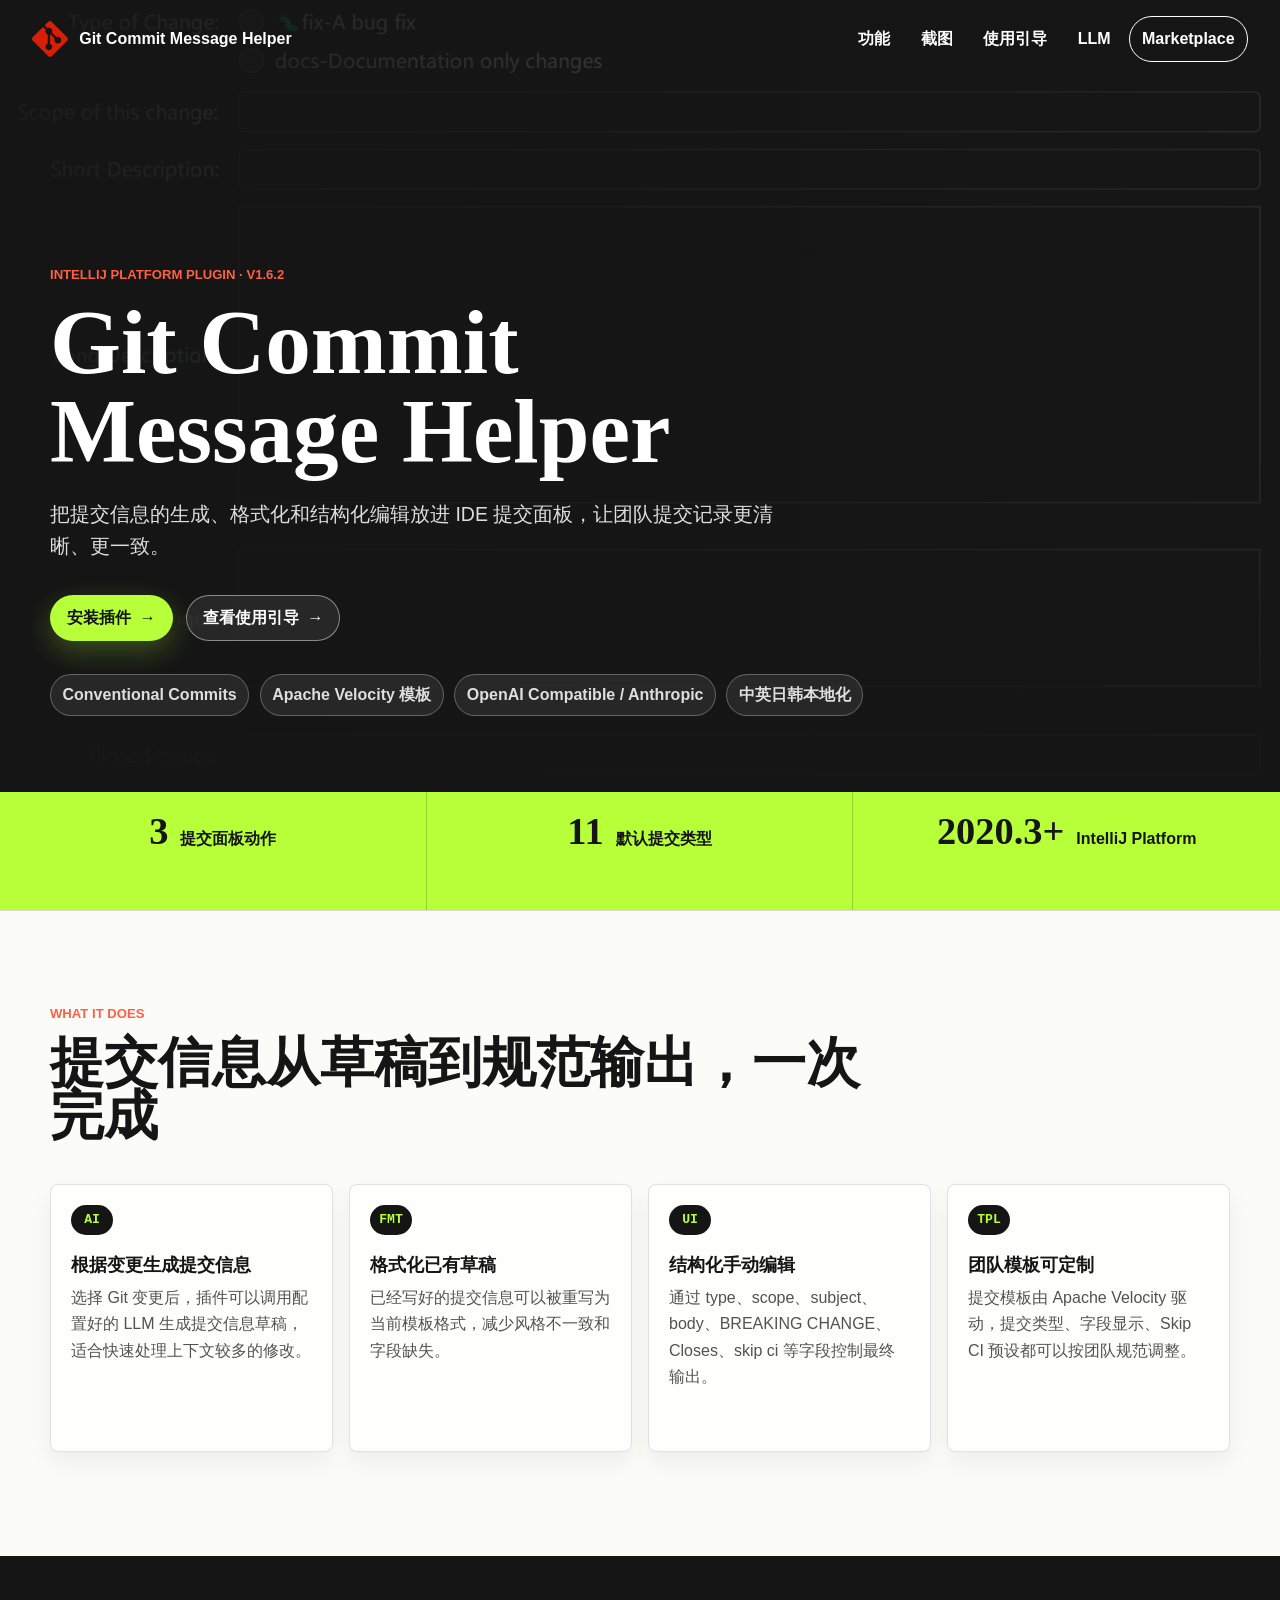
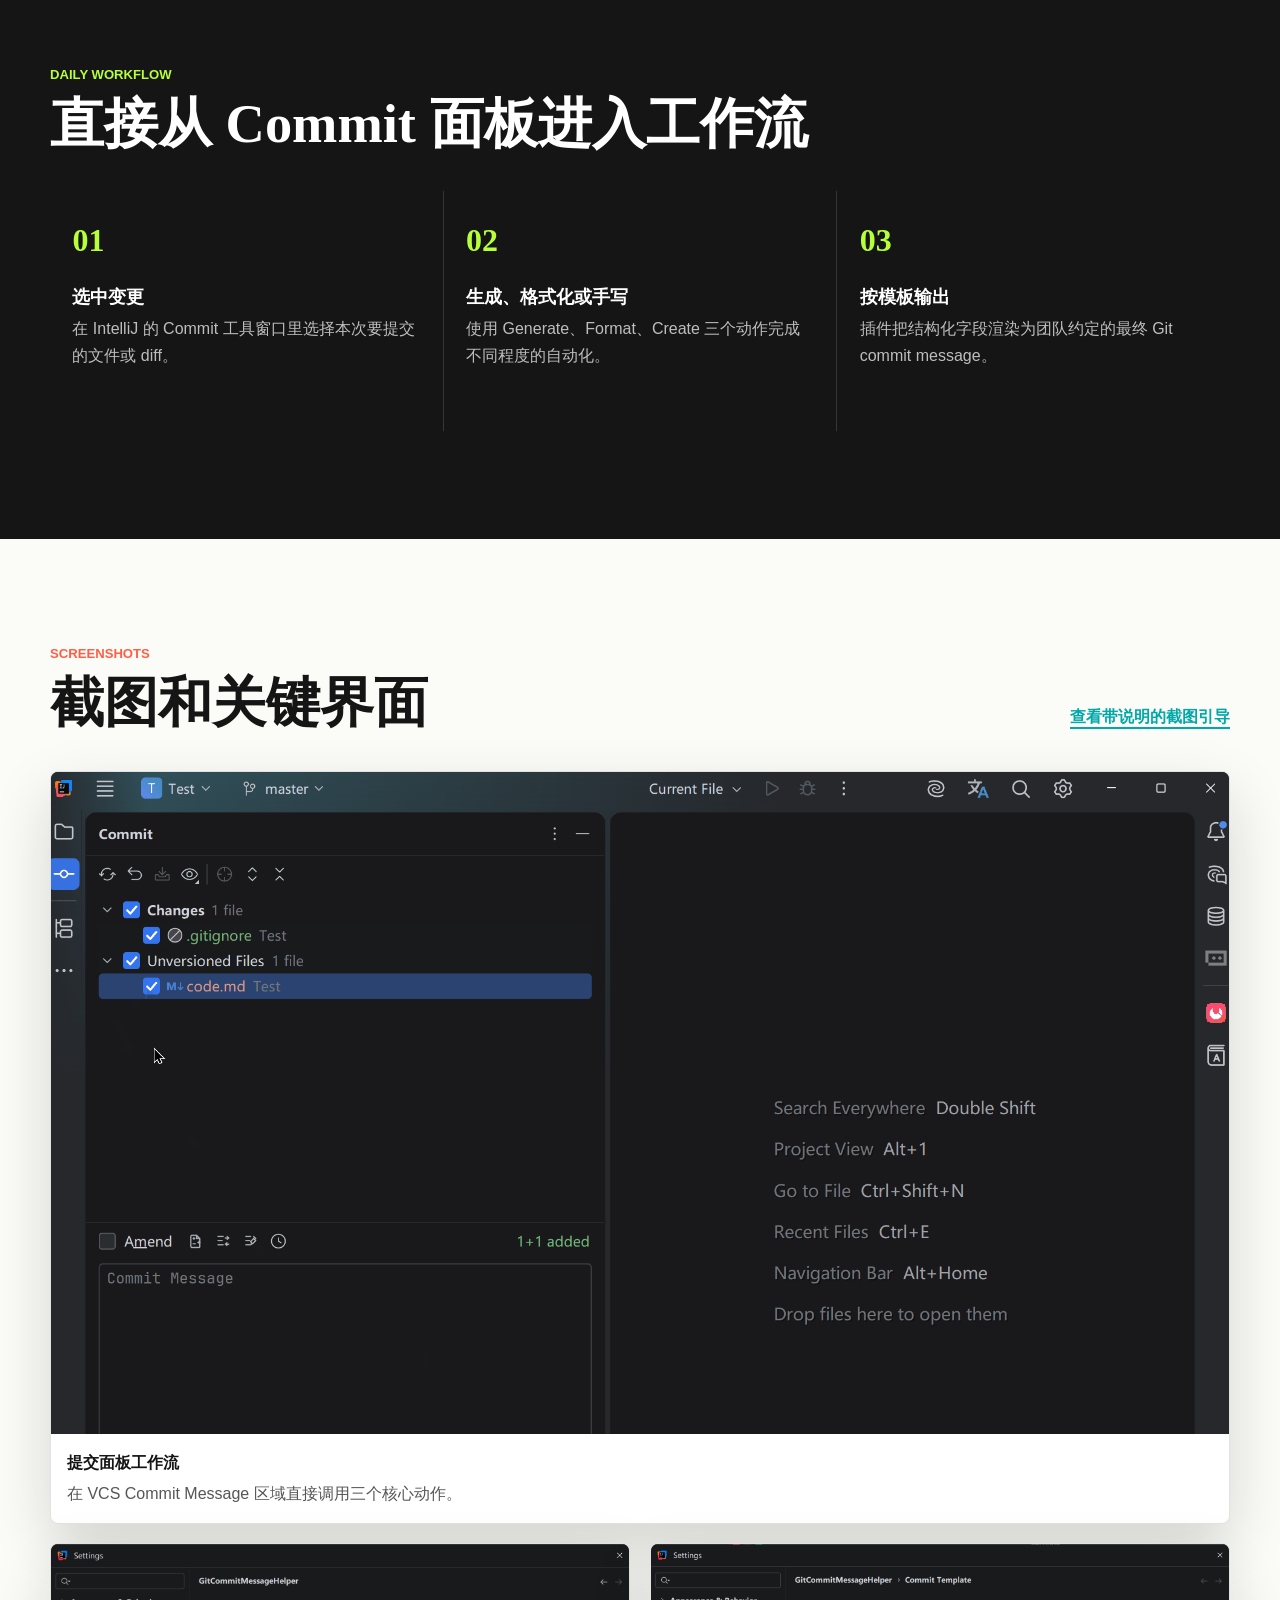
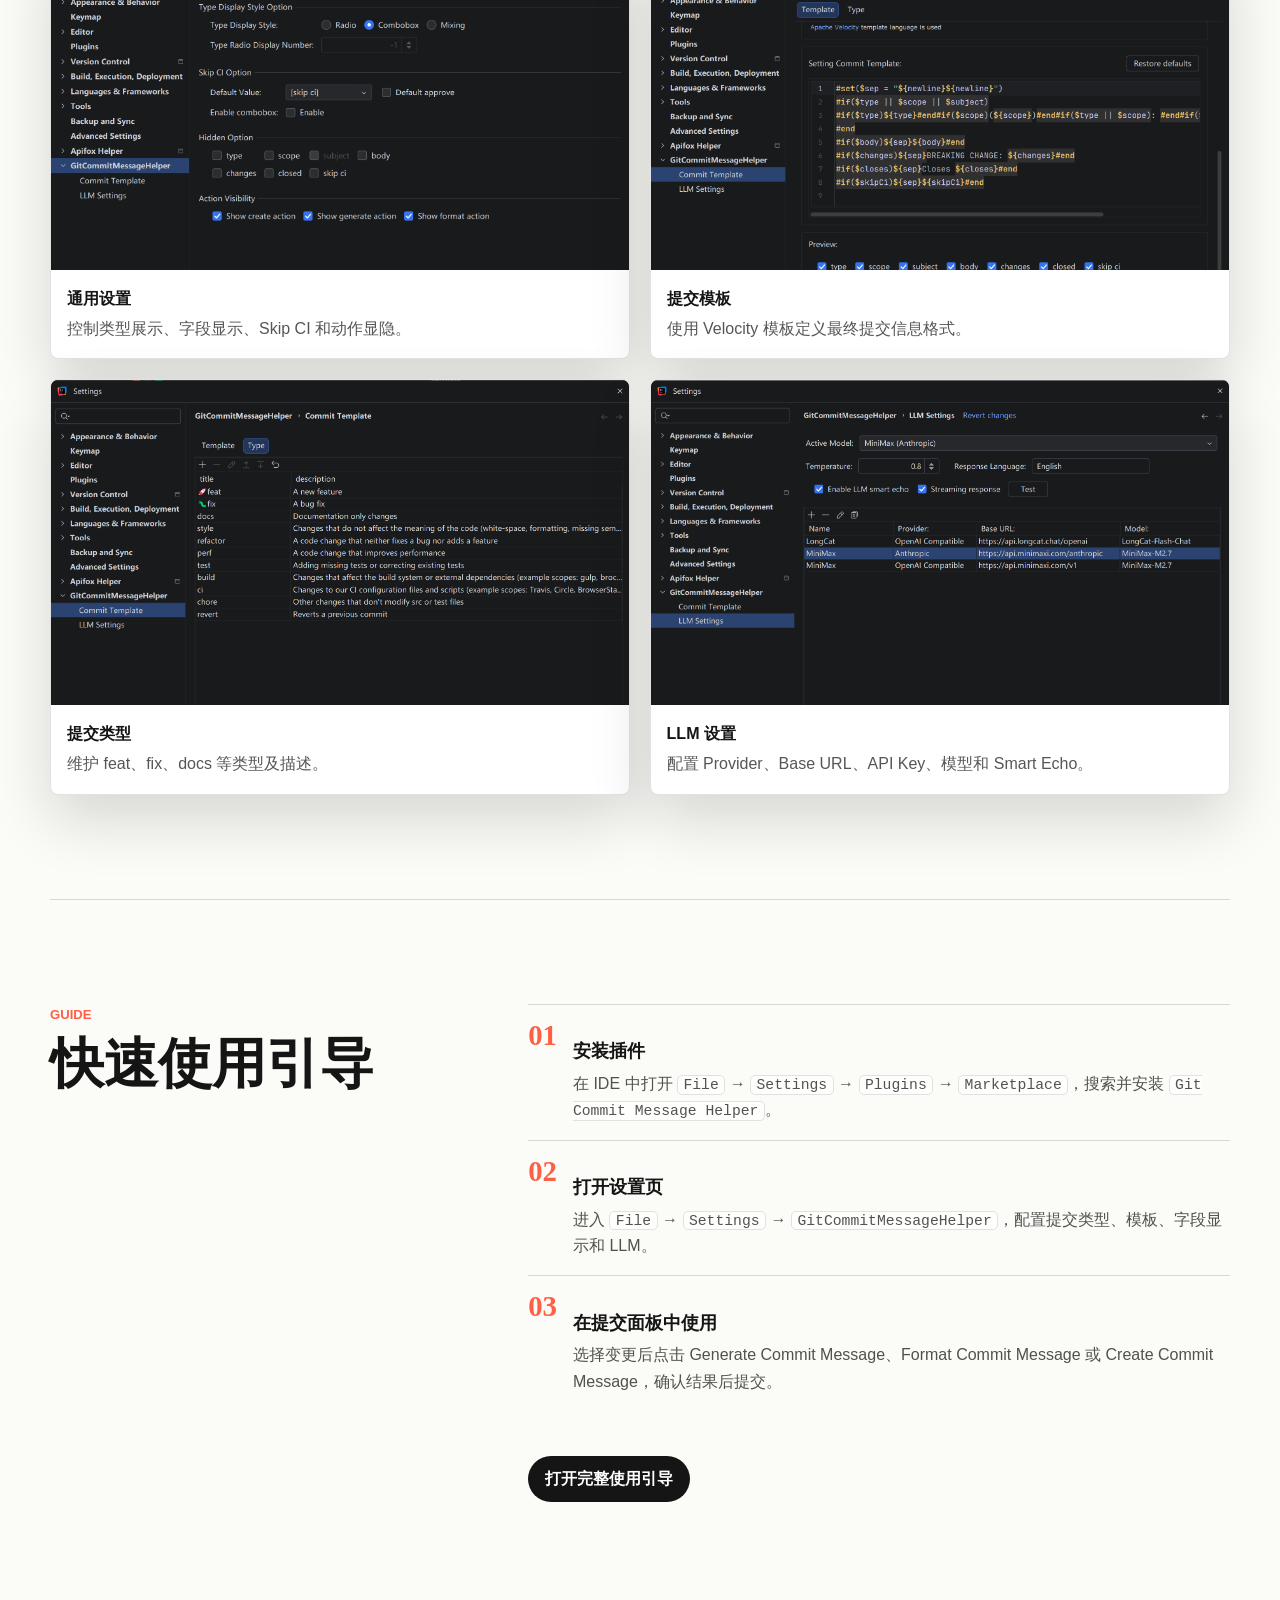
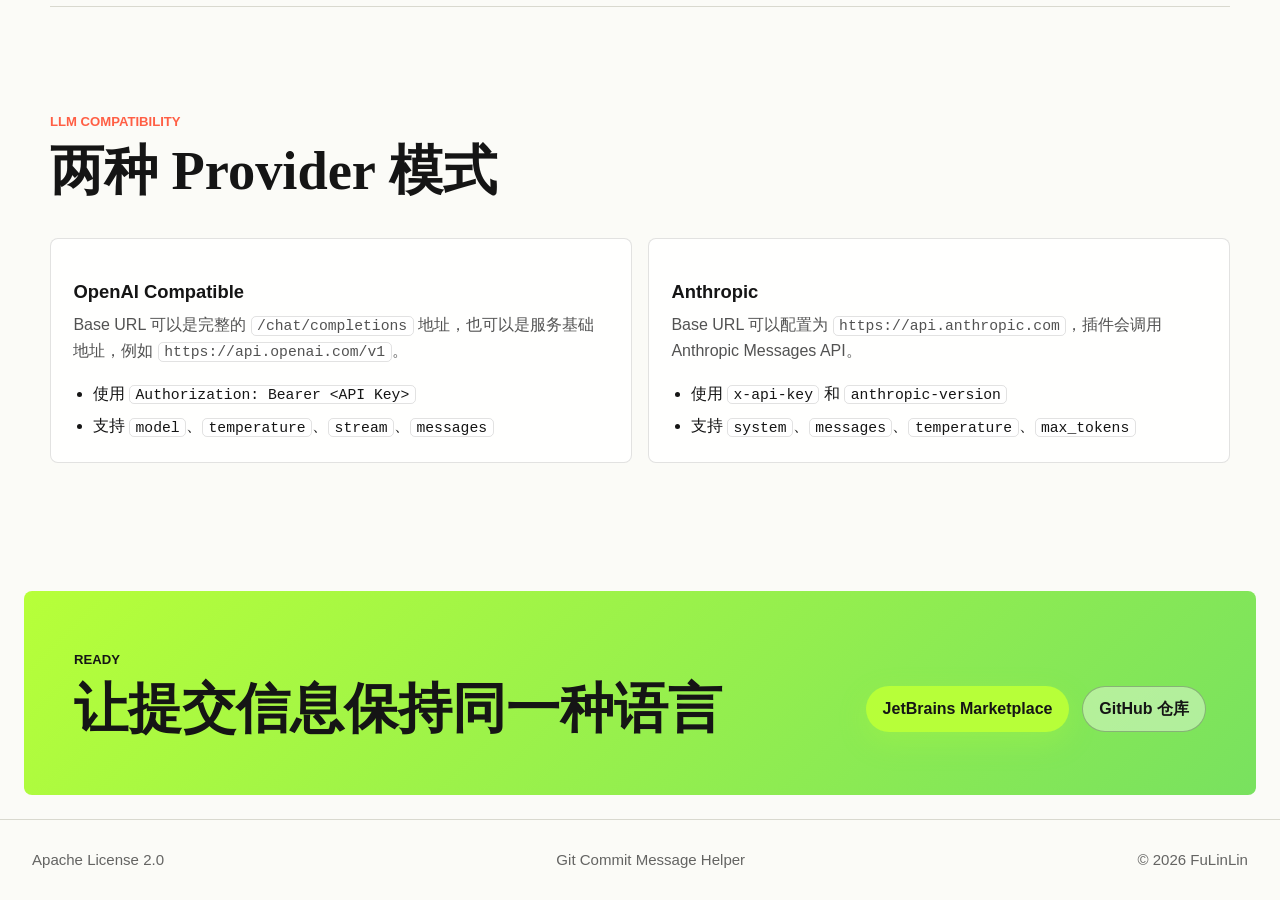
==== index.html @ 0c5afd7e "docs: configure Pages custom domain" ====
<!doctype html>
<html lang="zh-CN">
<head>
  <meta charset="utf-8">
  <meta name="viewport" content="width=device-width, initial-scale=1">
  <title>Git Commit Message Helper | IntelliJ 提交信息助手</title>
  <meta name="description" content="Git Commit Message Helper 是一个 IntelliJ Platform 插件，提供结构化提交编辑器、Conventional Commit 模板和 LLM 提交信息生成能力。">
  <meta property="og:title" content="Git Commit Message Helper">
  <meta property="og:description" content="在 IntelliJ IDEA 里生成、格式化并规范化 Git 提交信息。">
  <meta property="og:type" content="website">
  <meta property="og:url" content="https://www.fulinlin.com/git-commit-message-helper/">
  <meta property="og:image" content="https://www.fulinlin.com/git-commit-message-helper/assets/screenshots/operation.png">
  <link rel="canonical" href="https://www.fulinlin.com/git-commit-message-helper/">
  <link rel="icon" href="assets/brand/pluginIcon.svg" type="image/svg+xml">
  <link rel="apple-touch-icon" href="assets/brand/icon.png">
  <link rel="stylesheet" href="styles.css">
</head>
<body>
  <a class="skip-link" href="#main">跳到主要内容</a>

  <header class="site-header" data-site-header>
    <a class="brand" href="./" aria-label="Git Commit Message Helper 首页">
      <img src="assets/brand/pluginIcon.svg" alt="" width="36" height="36">
      <span>Git Commit Message Helper</span>
    </a>

    <button class="nav-toggle" type="button" aria-label="打开导航" aria-expanded="false" data-nav-toggle>
      <span></span>
      <span></span>
    </button>

    <nav class="site-nav" aria-label="主导航" data-site-nav>
      <a href="#features">功能</a>
      <a href="#screenshots">截图</a>
      <a href="usage.html">使用引导</a>
      <a href="#llm">LLM</a>
      <a class="nav-pill" href="https://plugins.jetbrains.com/plugin/13477-git-commit-message-helper">Marketplace</a>
    </nav>
  </header>

  <main id="main">
    <section class="hero" aria-labelledby="hero-title">
      <img class="hero__image" src="assets/screenshots/operation.png" alt="Git Commit Message Helper 在 IntelliJ 提交面板中的操作截图">
      <div class="hero__shade"></div>
      <div class="hero__content">
        <div class="hero__kicker">IntelliJ Platform plugin · v1.6.2</div>
        <h1 id="hero-title"><span>Git Commit</span><span>Message Helper</span></h1>
        <p class="hero__lead">把提交信息的生成、格式化和结构化编辑放进 IDE 提交面板，让团队提交记录更清晰、更一致。</p>
        <div class="hero__actions" aria-label="主要链接">
          <a class="button button--primary" href="https://plugins.jetbrains.com/plugin/13477-git-commit-message-helper">
            安装插件
            <span aria-hidden="true">→</span>
          </a>
          <a class="button button--ghost" href="usage.html">
            查看使用引导
            <span aria-hidden="true">→</span>
          </a>
        </div>
        <ul class="signal-list" aria-label="核心能力">
          <li>Conventional Commits</li>
          <li>Apache Velocity 模板</li>
          <li>OpenAI Compatible / Anthropic</li>
          <li>中英日韩本地化</li>
        </ul>
      </div>
    </section>

    <section class="intro-band" aria-label="插件概览">
      <div class="intro-band__item">
        <span class="metric">3</span>
        <span>提交面板动作</span>
      </div>
      <div class="intro-band__item">
        <span class="metric">11</span>
        <span>默认提交类型</span>
      </div>
      <div class="intro-band__item">
        <span class="metric">2020.3+</span>
        <span>IntelliJ Platform</span>
      </div>
    </section>

    <section class="section section--tight" id="features" aria-labelledby="features-title">
      <div class="section__heading">
        <p class="eyebrow">What it does</p>
        <h2 id="features-title">提交信息从草稿到规范输出，一次完成</h2>
      </div>

      <div class="feature-grid">
        <article class="feature-card">
          <div class="feature-card__icon" aria-hidden="true">AI</div>
          <h3>根据变更生成提交信息</h3>
          <p>选择 Git 变更后，插件可以调用配置好的 LLM 生成提交信息草稿，适合快速处理上下文较多的修改。</p>
        </article>
        <article class="feature-card">
          <div class="feature-card__icon" aria-hidden="true">FMT</div>
          <h3>格式化已有草稿</h3>
          <p>已经写好的提交信息可以被重写为当前模板格式，减少风格不一致和字段缺失。</p>
        </article>
        <article class="feature-card">
          <div class="feature-card__icon" aria-hidden="true">UI</div>
          <h3>结构化手动编辑</h3>
          <p>通过 type、scope、subject、body、BREAKING CHANGE、Closes、skip ci 等字段控制最终输出。</p>
        </article>
        <article class="feature-card">
          <div class="feature-card__icon" aria-hidden="true">TPL</div>
          <h3>团队模板可定制</h3>
          <p>提交模板由 Apache Velocity 驱动，提交类型、字段显示、Skip CI 预设都可以按团队规范调整。</p>
        </article>
      </div>
    </section>

    <section class="section section--ink" aria-labelledby="workflow-title">
      <div class="section__heading">
        <p class="eyebrow">Daily workflow</p>
        <h2 id="workflow-title">直接从 Commit 面板进入工作流</h2>
      </div>

      <div class="workflow">
        <div class="workflow__step">
          <span>01</span>
          <h3>选中变更</h3>
          <p>在 IntelliJ 的 Commit 工具窗口里选择本次要提交的文件或 diff。</p>
        </div>
        <div class="workflow__step">
          <span>02</span>
          <h3>生成、格式化或手写</h3>
          <p>使用 Generate、Format、Create 三个动作完成不同程度的自动化。</p>
        </div>
        <div class="workflow__step">
          <span>03</span>
          <h3>按模板输出</h3>
          <p>插件把结构化字段渲染为团队约定的最终 Git commit message。</p>
        </div>
      </div>
    </section>

    <section class="section" id="screenshots" aria-labelledby="screenshots-title">
      <div class="section__heading section__heading--split">
        <div>
          <p class="eyebrow">Screenshots</p>
          <h2 id="screenshots-title">截图和关键界面</h2>
        </div>
        <a class="text-link" href="usage.html#screenshots">查看带说明的截图引导</a>
      </div>

      <div class="gallery-grid">
        <figure class="shot shot--wide">
          <button class="shot__button" type="button" data-preview="assets/screenshots/operation.gif" data-title="提交面板工作流">
            <img src="assets/screenshots/operation.gif" alt="在提交面板中生成、格式化和创建提交信息的操作演示">
          </button>
          <figcaption>
            <strong>提交面板工作流</strong>
            <span>在 VCS Commit Message 区域直接调用三个核心动作。</span>
          </figcaption>
        </figure>

        <figure class="shot">
          <button class="shot__button" type="button" data-preview="assets/screenshots/settings-0.png" data-title="通用设置">
            <img src="assets/screenshots/settings-0.png" alt="Git Commit Message Helper 通用设置截图">
          </button>
          <figcaption>
            <strong>通用设置</strong>
            <span>控制类型展示、字段显示、Skip CI 和动作显隐。</span>
          </figcaption>
        </figure>

        <figure class="shot">
          <button class="shot__button" type="button" data-preview="assets/screenshots/settings-1.png" data-title="提交模板">
            <img src="assets/screenshots/settings-1.png" alt="提交模板设置截图">
          </button>
          <figcaption>
            <strong>提交模板</strong>
            <span>使用 Velocity 模板定义最终提交信息格式。</span>
          </figcaption>
        </figure>

        <figure class="shot">
          <button class="shot__button" type="button" data-preview="assets/screenshots/settings-2.png" data-title="提交类型">
            <img src="assets/screenshots/settings-2.png" alt="提交类型设置截图">
          </button>
          <figcaption>
            <strong>提交类型</strong>
            <span>维护 feat、fix、docs 等类型及描述。</span>
          </figcaption>
        </figure>

        <figure class="shot">
          <button class="shot__button" type="button" data-preview="assets/screenshots/settings-3.png" data-title="LLM 设置">
            <img src="assets/screenshots/settings-3.png" alt="LLM Provider 和模型参数设置截图">
          </button>
          <figcaption>
            <strong>LLM 设置</strong>
            <span>配置 Provider、Base URL、API Key、模型和 Smart Echo。</span>
          </figcaption>
        </figure>
      </div>
    </section>

    <section class="section section--guide" aria-labelledby="guide-title">
      <div class="section__heading">
        <p class="eyebrow">Guide</p>
        <h2 id="guide-title">快速使用引导</h2>
      </div>

      <div class="guide-list">
        <article class="guide-item">
          <span class="guide-item__index">01</span>
          <div>
            <h3>安装插件</h3>
            <p>在 IDE 中打开 <code>File</code> → <code>Settings</code> → <code>Plugins</code> → <code>Marketplace</code>，搜索并安装 <code>Git Commit Message Helper</code>。</p>
          </div>
        </article>
        <article class="guide-item">
          <span class="guide-item__index">02</span>
          <div>
            <h3>打开设置页</h3>
            <p>进入 <code>File</code> → <code>Settings</code> → <code>GitCommitMessageHelper</code>，配置提交类型、模板、字段显示和 LLM。</p>
          </div>
        </article>
        <article class="guide-item">
          <span class="guide-item__index">03</span>
          <div>
            <h3>在提交面板中使用</h3>
            <p>选择变更后点击 Generate Commit Message、Format Commit Message 或 Create Commit Message，确认结果后提交。</p>
          </div>
        </article>
      </div>

      <a class="button button--dark" href="usage.html">打开完整使用引导</a>
    </section>

    <section class="section" id="llm" aria-labelledby="llm-title">
      <div class="section__heading">
        <p class="eyebrow">LLM compatibility</p>
        <h2 id="llm-title">两种 Provider 模式</h2>
      </div>

      <div class="provider-grid">
        <article class="provider">
          <h3>OpenAI Compatible</h3>
          <p>Base URL 可以是完整的 <code>/chat/completions</code> 地址，也可以是服务基础地址，例如 <code>https://api.openai.com/v1</code>。</p>
          <ul>
            <li>使用 <code>Authorization: Bearer &lt;API Key&gt;</code></li>
            <li>支持 <code>model</code>、<code>temperature</code>、<code>stream</code>、<code>messages</code></li>
          </ul>
        </article>
        <article class="provider">
          <h3>Anthropic</h3>
          <p>Base URL 可以配置为 <code>https://api.anthropic.com</code>，插件会调用 Anthropic Messages API。</p>
          <ul>
            <li>使用 <code>x-api-key</code> 和 <code>anthropic-version</code></li>
            <li>支持 <code>system</code>、<code>messages</code>、<code>temperature</code>、<code>max_tokens</code></li>
          </ul>
        </article>
      </div>
    </section>

    <section class="cta" aria-labelledby="cta-title">
      <div>
        <p class="eyebrow">Ready</p>
        <h2 id="cta-title">让提交信息保持同一种语言</h2>
      </div>
      <div class="cta__actions">
        <a class="button button--primary" href="https://plugins.jetbrains.com/plugin/13477-git-commit-message-helper">JetBrains Marketplace</a>
        <a class="button button--ghost-dark" href="https://github.com/AutismSuperman/git-commit-message-helper">GitHub 仓库</a>
      </div>
    </section>
  </main>

  <footer class="site-footer">
    <span>Apache License 2.0</span>
    <span>Git Commit Message Helper</span>
    <span>© <span data-year></span> FuLinLin</span>
  </footer>

  <dialog class="preview-dialog" data-preview-dialog aria-label="截图预览">
    <button class="dialog-close" type="button" aria-label="关闭预览" data-dialog-close>×</button>
    <h2 data-dialog-title>截图预览</h2>
    <img src="" alt="" data-dialog-image>
  </dialog>

  <script src="app.js"></script>
</body>
</html>
---- styles.css ----
:root {
  --ink: #151515;
  --ink-2: #2b2c2b;
  --paper: #fbfbf7;
  --paper-2: #efefe7;
  --line: #d9d9cf;
  --green: #b7ff39;
  --teal: #00a8a8;
  --coral: #ff5f45;
  --gold: #d9a321;
  --white: #ffffff;
  --shadow: 0 24px 60px rgba(21, 21, 21, 0.16);
}

* {
  box-sizing: border-box;
}

html {
  scroll-behavior: smooth;
}

body {
  margin: 0;
  background: var(--paper);
  color: var(--ink);
  font-family: Aptos, "Segoe UI", "Microsoft YaHei", sans-serif;
  font-size: 16px;
  line-height: 1.65;
  letter-spacing: 0;
}

body::before {
  position: fixed;
  inset: 0;
  z-index: -1;
  pointer-events: none;
  content: "";
  background:
    linear-gradient(90deg, rgba(21, 21, 21, 0.04) 1px, transparent 1px),
    linear-gradient(rgba(21, 21, 21, 0.035) 1px, transparent 1px);
  background-size: 44px 44px;
  mask-image: linear-gradient(to bottom, transparent, black 18%, black 82%, transparent);
}

a {
  color: inherit;
}

img {
  display: block;
  max-width: 100%;
}

code {
  border: 1px solid rgba(21, 21, 21, 0.12);
  border-radius: 5px;
  background: rgba(255, 255, 255, 0.72);
  padding: 0.05rem 0.34rem;
  font-family: "Cascadia Mono", "JetBrains Mono", Consolas, monospace;
  font-size: 0.92em;
}

.skip-link {
  position: fixed;
  top: 12px;
  left: 12px;
  z-index: 80;
  transform: translateY(-150%);
  border-radius: 999px;
  background: var(--green);
  color: var(--ink);
  padding: 0.55rem 0.85rem;
  font-weight: 800;
  text-decoration: none;
}

.skip-link:focus {
  transform: translateY(0);
}

.site-header {
  position: fixed;
  top: 0;
  left: 0;
  right: 0;
  z-index: 70;
  display: flex;
  align-items: center;
  justify-content: space-between;
  gap: 1rem;
  padding: 16px 32px;
  color: var(--white);
  transition: background 180ms ease, box-shadow 180ms ease, color 180ms ease;
}

.site-header.is-scrolled,
.site-header--solid {
  background: rgba(251, 251, 247, 0.94);
  color: var(--ink);
  box-shadow: 0 1px 0 rgba(21, 21, 21, 0.1);
  backdrop-filter: blur(18px);
}

.brand {
  display: inline-flex;
  align-items: center;
  gap: 0.7rem;
  min-width: 0;
  font-weight: 850;
  text-decoration: none;
}

.brand img {
  flex: 0 0 auto;
  border-radius: 8px;
}

.brand span {
  overflow: hidden;
  text-overflow: ellipsis;
  white-space: nowrap;
}

.site-nav {
  display: flex;
  align-items: center;
  gap: 0.35rem;
  font-weight: 760;
}

.site-nav a {
  border-radius: 999px;
  padding: 0.54rem 0.78rem;
  text-decoration: none;
}

.site-nav a:hover,
.site-nav a:focus-visible {
  background: rgba(255, 255, 255, 0.15);
  outline: none;
}

.site-header.is-scrolled .site-nav a:hover,
.site-header.is-scrolled .site-nav a:focus-visible,
.site-header--solid .site-nav a:hover,
.site-header--solid .site-nav a:focus-visible {
  background: rgba(21, 21, 21, 0.07);
}

.site-nav .nav-pill {
  border: 1px solid currentColor;
}

.nav-toggle {
  display: none;
  position: relative;
  width: 44px;
  height: 44px;
  border: 1px solid currentColor;
  border-radius: 999px;
  background: transparent;
  color: inherit;
}

.nav-toggle span {
  position: absolute;
  left: 12px;
  right: 12px;
  height: 2px;
  background: currentColor;
  transition: transform 180ms ease, top 180ms ease;
}

.nav-toggle span:first-child {
  top: 16px;
}

.nav-toggle span:last-child {
  top: 25px;
}

.nav-toggle[aria-expanded="true"] span:first-child {
  top: 21px;
  transform: rotate(45deg);
}

.nav-toggle[aria-expanded="true"] span:last-child {
  top: 21px;
  transform: rotate(-45deg);
}

.hero {
  position: relative;
  display: flex;
  align-items: flex-end;
  min-height: 88vh;
  overflow: hidden;
  background: var(--ink);
  color: var(--white);
}

.hero__image {
  position: absolute;
  inset: 0;
  width: 100%;
  height: 100%;
  object-fit: cover;
  opacity: 0.58;
  filter: saturate(1.05) contrast(1.02);
}

.hero__shade {
  position: absolute;
  inset: 0;
  background:
    linear-gradient(90deg, rgba(21, 21, 21, 0.94), rgba(21, 21, 21, 0.72) 46%, rgba(21, 21, 21, 0.22)),
    linear-gradient(0deg, rgba(21, 21, 21, 0.84), transparent 42%);
}

.hero__content {
  position: relative;
  width: min(1180px, calc(100% - 48px));
  margin: 0 auto;
  padding: 160px 0 76px;
}

.hero__kicker,
.eyebrow {
  margin: 0 0 0.78rem;
  color: var(--coral);
  font-size: 0.82rem;
  font-weight: 900;
  text-transform: uppercase;
}

.hero h1,
.guide-hero h1,
.section h2,
.cta h2 {
  margin: 0;
  font-family: Georgia, "Times New Roman", "Microsoft YaHei", serif;
  font-weight: 700;
  line-height: 0.98;
  letter-spacing: 0;
}

.hero h1 {
  max-width: 880px;
  font-size: 5.7rem;
}

.hero h1 span {
  display: block;
}

.hero__lead {
  max-width: 760px;
  margin: 1.35rem 0 0;
  font-size: 1.22rem;
  color: rgba(255, 255, 255, 0.86);
}

.hero__actions,
.cta__actions {
  display: flex;
  flex-wrap: wrap;
  gap: 0.8rem;
  margin-top: 2rem;
}

.button {
  display: inline-flex;
  align-items: center;
  justify-content: center;
  gap: 0.55rem;
  min-height: 46px;
  border: 1px solid transparent;
  border-radius: 999px;
  padding: 0.72rem 1rem;
  font-weight: 860;
  line-height: 1.2;
  text-decoration: none;
  transition: transform 160ms ease, box-shadow 160ms ease, background 160ms ease;
}

.button:hover,
.button:focus-visible {
  transform: translateY(-2px);
  outline: none;
}

.button--primary {
  background: var(--green);
  color: var(--ink);
  box-shadow: 0 10px 28px rgba(183, 255, 57, 0.25);
}

.button--ghost {
  border-color: rgba(255, 255, 255, 0.46);
  color: var(--white);
  background: rgba(255, 255, 255, 0.08);
}

.button--dark {
  background: var(--ink);
  color: var(--white);
}

.button--ghost-dark {
  border-color: rgba(21, 21, 21, 0.28);
  color: var(--ink);
  background: rgba(255, 255, 255, 0.4);
}

.signal-list {
  display: flex;
  flex-wrap: wrap;
  gap: 0.65rem;
  margin: 2.1rem 0 0;
  padding: 0;
  list-style: none;
}

.signal-list li {
  border: 1px solid rgba(255, 255, 255, 0.28);
  border-radius: 999px;
  background: rgba(255, 255, 255, 0.08);
  padding: 0.42rem 0.72rem;
  color: rgba(255, 255, 255, 0.85);
  font-weight: 760;
}

.intro-band {
  display: grid;
  grid-template-columns: repeat(3, minmax(0, 1fr));
  border-bottom: 1px solid var(--line);
  background: var(--green);
}

.intro-band__item {
  display: flex;
  align-items: baseline;
  justify-content: center;
  gap: 0.75rem;
  min-height: 118px;
  border-right: 1px solid rgba(21, 21, 21, 0.2);
  padding: 1.25rem;
  font-weight: 820;
}

.intro-band__item:last-child {
  border-right: 0;
}

.metric {
  font-family: Georgia, "Times New Roman", serif;
  font-size: 2.4rem;
  font-weight: 700;
  line-height: 1;
}

.section {
  width: min(1180px, calc(100% - 48px));
  margin: 0 auto;
  padding: 104px 0;
}

.section--tight {
  padding-top: 92px;
}

.section--ink {
  width: 100%;
  margin: 0;
  padding: 108px max(24px, calc((100vw - 1180px) / 2));
  background: var(--ink);
  color: var(--white);
}

.section--guide {
  display: grid;
  grid-template-columns: 0.76fr 1.24fr;
  gap: 3rem;
  align-items: start;
  border-top: 1px solid var(--line);
  border-bottom: 1px solid var(--line);
}

.section__heading {
  max-width: 820px;
  margin-bottom: 2.5rem;
}

.section__heading--split {
  display: flex;
  align-items: end;
  justify-content: space-between;
  gap: 1.5rem;
  max-width: none;
}

.section h2,
.cta h2,
.guide-hero h1 {
  font-size: 3.4rem;
}

.section__heading p:not(.eyebrow) {
  margin: 0.8rem 0 0;
}

.feature-grid {
  display: grid;
  grid-template-columns: repeat(4, minmax(0, 1fr));
  gap: 1rem;
}

.feature-card {
  min-height: 268px;
  border: 1px solid rgba(21, 21, 21, 0.12);
  border-radius: 8px;
  background: rgba(255, 255, 255, 0.76);
  padding: 1.25rem;
  box-shadow: 0 10px 24px rgba(21, 21, 21, 0.06);
}

.feature-card__icon {
  display: inline-flex;
  align-items: center;
  justify-content: center;
  min-width: 42px;
  height: 30px;
  border-radius: 999px;
  background: var(--ink);
  color: var(--green);
  padding: 0 0.5rem;
  font-family: "Cascadia Mono", Consolas, monospace;
  font-size: 0.82rem;
  font-weight: 900;
}

.feature-card h3,
.workflow__step h3,
.guide-item h3,
.provider h3,
.settings-grid h3 {
  margin: 1.2rem 0 0.55rem;
  font-size: 1.15rem;
  line-height: 1.2;
}

.feature-card p,
.workflow__step p,
.guide-item p,
.provider p,
.settings-grid p {
  margin: 0;
  color: rgba(21, 21, 21, 0.74);
}

.section--ink .eyebrow {
  color: var(--green);
}

.workflow {
  display: grid;
  grid-template-columns: repeat(3, minmax(0, 1fr));
  gap: 1px;
  background: rgba(255, 255, 255, 0.14);
}

.workflow__step {
  min-height: 240px;
  background: var(--ink);
  padding: 1.4rem;
}

.workflow__step span {
  color: var(--green);
  font-family: Georgia, "Times New Roman", serif;
  font-size: 2rem;
  font-weight: 700;
}

.workflow__step p {
  color: rgba(255, 255, 255, 0.72);
}

.gallery-grid {
  display: grid;
  grid-template-columns: repeat(2, minmax(0, 1fr));
  gap: 1.2rem;
}

.shot {
  margin: 0;
  border: 1px solid rgba(21, 21, 21, 0.12);
  border-radius: 8px;
  overflow: hidden;
  background: var(--white);
  box-shadow: var(--shadow);
}

.shot--wide {
  grid-column: 1 / -1;
}

.shot__button {
  display: block;
  width: 100%;
  border: 0;
  background: var(--ink);
  padding: 0;
  cursor: zoom-in;
}

.shot__button img {
  width: 100%;
  aspect-ratio: 16 / 9;
  object-fit: cover;
  object-position: top left;
  transition: opacity 180ms ease, transform 220ms ease;
}

.shot__button:hover img,
.shot__button:focus-visible img {
  opacity: 0.88;
  transform: scale(1.01);
}

.shot figcaption,
.guide-shot figcaption,
.manual-gallery figcaption {
  display: grid;
  gap: 0.25rem;
  padding: 1rem;
  color: rgba(21, 21, 21, 0.72);
}

.shot figcaption strong {
  color: var(--ink);
}

.text-link {
  color: var(--teal);
  font-weight: 850;
  text-decoration-thickness: 2px;
  text-underline-offset: 5px;
}

.guide-list {
  display: grid;
  gap: 1rem;
}

.guide-item {
  display: grid;
  grid-template-columns: auto 1fr;
  gap: 1rem;
  border-top: 1px solid var(--line);
  padding-top: 1rem;
}

.guide-item__index {
  color: var(--coral);
  font-family: Georgia, "Times New Roman", serif;
  font-size: 1.8rem;
  font-weight: 700;
  line-height: 1;
}

.section--guide .button {
  grid-column: 2;
  justify-self: start;
  margin-top: 0.8rem;
}

.provider-grid {
  display: grid;
  grid-template-columns: repeat(2, minmax(0, 1fr));
  gap: 1rem;
}

.provider {
  border: 1px solid rgba(21, 21, 21, 0.12);
  border-radius: 8px;
  background: rgba(255, 255, 255, 0.82);
  padding: 1.4rem;
}

.provider ul {
  margin: 1rem 0 0;
  padding-left: 1.2rem;
}

.provider li + li {
  margin-top: 0.4rem;
}

.cta {
  display: flex;
  align-items: center;
  justify-content: space-between;
  gap: 2rem;
  margin: 24px;
  border-radius: 8px;
  background:
    linear-gradient(135deg, rgba(183, 255, 57, 0.94), rgba(0, 168, 168, 0.34)),
    var(--green);
  padding: 58px max(24px, calc((100vw - 1180px) / 2));
}

.cta .eyebrow {
  color: var(--ink);
}

.site-footer {
  display: flex;
  align-items: center;
  justify-content: space-between;
  gap: 1rem;
  padding: 28px 32px;
  border-top: 1px solid var(--line);
  color: rgba(21, 21, 21, 0.66);
  font-size: 0.94rem;
}

.site-footer a {
  color: var(--ink);
  font-weight: 760;
}

.preview-dialog {
  width: min(1120px, calc(100% - 32px));
  max-height: calc(100vh - 32px);
  border: 0;
  border-radius: 8px;
  background: var(--paper);
  padding: 1rem;
  box-shadow: 0 30px 90px rgba(0, 0, 0, 0.44);
}

.preview-dialog::backdrop {
  background: rgba(0, 0, 0, 0.68);
}

.preview-dialog h2 {
  margin: 0 3rem 1rem 0;
  font-size: 1.2rem;
}

.preview-dialog img {
  width: 100%;
  max-height: calc(100vh - 132px);
  object-fit: contain;
  background: var(--ink);
}

.dialog-close {
  position: absolute;
  top: 0.75rem;
  right: 0.75rem;
  width: 38px;
  height: 38px;
  border: 1px solid var(--line);
  border-radius: 999px;
  background: var(--white);
  font-size: 1.35rem;
  line-height: 1;
}

.guide-hero {
  display: grid;
  grid-template-columns: minmax(0, 1fr) 340px;
  gap: 3rem;
  align-items: end;
  width: min(1180px, calc(100% - 48px));
  margin: 0 auto;
  padding: 150px 0 72px;
}

.guide-hero__copy p:last-child {
  max-width: 760px;
  margin: 1.2rem 0 0;
  font-size: 1.1rem;
  color: rgba(21, 21, 21, 0.72);
}

.guide-toc {
  display: grid;
  gap: 0.45rem;
  border-left: 2px solid var(--ink);
  padding-left: 1rem;
  font-weight: 820;
}

.guide-toc a {
  text-decoration: none;
}

.guide-toc a:hover,
.guide-toc a:focus-visible {
  color: var(--teal);
  outline: none;
}

.guide-section {
  display: grid;
  grid-template-columns: 120px minmax(0, 1fr);
  gap: 2rem;
  width: min(1180px, calc(100% - 48px));
  margin: 0 auto;
  border-top: 1px solid var(--line);
  padding: 64px 0;
}

.guide-section__label {
  position: sticky;
  top: 96px;
  align-self: start;
  color: var(--coral);
  font-family: Georgia, "Times New Roman", serif;
  font-size: 3rem;
  font-weight: 700;
  line-height: 1;
}

.guide-section h2 {
  margin: 0 0 1rem;
  font-family: Georgia, "Times New Roman", "Microsoft YaHei", serif;
  font-size: 2.3rem;
  line-height: 1.08;
}

.guide-section p {
  max-width: 860px;
}

.steps {
  display: grid;
  gap: 0.72rem;
  margin: 1.2rem 0 1.5rem;
  padding-left: 1.2rem;
}

.action-table {
  display: grid;
  margin: 1.5rem 0;
  border: 1px solid rgba(21, 21, 21, 0.14);
  border-radius: 8px;
  overflow: hidden;
}

.action-table [role="row"] {
  display: grid;
  grid-template-columns: 260px 1fr;
}

.action-table [role="row"] + [role="row"] {
  border-top: 1px solid rgba(21, 21, 21, 0.1);
}

.action-table [role="columnheader"],
.action-table [role="cell"] {
  padding: 0.9rem 1rem;
}

.action-table [role="columnheader"] {
  background: var(--ink);
  color: var(--white);
  font-weight: 860;
}

.action-table [role="cell"]:first-child {
  border-right: 1px solid rgba(21, 21, 21, 0.1);
  background: rgba(255, 255, 255, 0.62);
}

.guide-shot,
.manual-gallery figure {
  margin: 1.5rem 0 0;
  border: 1px solid rgba(21, 21, 21, 0.12);
  border-radius: 8px;
  overflow: hidden;
  background: var(--white);
  box-shadow: var(--shadow);
}

.guide-shot img {
  width: 100%;
}

.settings-grid {
  display: grid;
  grid-template-columns: repeat(3, minmax(0, 1fr));
  gap: 1rem;
  margin-top: 1.5rem;
}

.settings-grid article {
  border: 1px solid rgba(21, 21, 21, 0.12);
  border-radius: 8px;
  background: rgba(255, 255, 255, 0.78);
  padding: 1rem;
}

.template-sample {
  overflow-x: auto;
  margin: 1.5rem 0 0;
  border-radius: 8px;
  background: var(--ink);
  color: var(--green);
  padding: 1.2rem;
}

.template-sample code {
  border: 0;
  background: transparent;
  color: inherit;
  padding: 0;
}

.provider-grid--guide {
  margin: 1.4rem 0;
}

.manual-gallery {
  display: grid;
  grid-template-columns: repeat(2, minmax(0, 1fr));
  gap: 1.2rem;
}

.manual-gallery figure {
  margin: 0;
}

.manual-gallery img {
  width: 100%;
  aspect-ratio: 16 / 10;
  object-fit: cover;
  object-position: top left;
}

@media (max-width: 980px) {
  .site-header {
    padding: 14px 20px;
  }

  .nav-toggle {
    display: inline-flex;
  }

  .site-nav {
    position: fixed;
    top: 68px;
    left: 16px;
    right: 16px;
    display: none;
    border: 1px solid rgba(21, 21, 21, 0.12);
    border-radius: 8px;
    background: rgba(251, 251, 247, 0.98);
    color: var(--ink);
    padding: 0.6rem;
    box-shadow: var(--shadow);
  }

  .site-nav.is-open {
    display: grid;
  }

  .site-nav a {
    border-radius: 6px;
  }

  .hero {
    min-height: 760px;
  }

  .hero__shade {
    background:
      linear-gradient(90deg, rgba(21, 21, 21, 0.94), rgba(21, 21, 21, 0.68)),
      linear-gradient(0deg, rgba(21, 21, 21, 0.86), transparent 44%);
  }

  .hero h1 {
    font-size: 4rem;
  }

  .feature-grid,
  .workflow,
  .provider-grid,
  .settings-grid {
    grid-template-columns: repeat(2, minmax(0, 1fr));
  }

  .section--guide,
  .guide-hero {
    grid-template-columns: 1fr;
  }

  .section--guide .button {
    grid-column: 1;
  }

  .guide-section {
    grid-template-columns: 84px minmax(0, 1fr);
  }
}

@media (max-width: 720px) {
  body {
    font-size: 15px;
  }

  .brand span {
    max-width: 230px;
  }

  .hero {
    min-height: 700px;
  }

  .hero__content {
    width: min(100% - 32px, 1180px);
    padding: 128px 0 54px;
  }

  .hero h1,
  .section h2,
  .cta h2,
  .guide-hero h1 {
    font-size: 2.6rem;
  }

  .hero__lead {
    font-size: 1.04rem;
  }

  .intro-band {
    grid-template-columns: 1fr;
  }

  .intro-band__item {
    justify-content: flex-start;
    min-height: 86px;
    border-right: 0;
    border-bottom: 1px solid rgba(21, 21, 21, 0.2);
  }

  .intro-band__item:last-child {
    border-bottom: 0;
  }

  .section,
  .guide-hero,
  .guide-section {
    width: min(100% - 32px, 1180px);
  }

  .section {
    padding: 72px 0;
  }

  .section--ink {
    width: 100%;
    padding: 72px 16px;
  }

  .section__heading--split {
    align-items: start;
    flex-direction: column;
  }

  .feature-grid,
  .workflow,
  .gallery-grid,
  .provider-grid,
  .settings-grid,
  .manual-gallery {
    grid-template-columns: 1fr;
  }

  .feature-card,
  .workflow__step {
    min-height: auto;
  }

  .cta {
    flex-direction: column;
    align-items: flex-start;
    margin: 16px;
    padding: 38px 20px;
  }

  .site-footer {
    align-items: flex-start;
    flex-direction: column;
    padding: 24px 20px;
  }

  .guide-hero {
    padding: 120px 0 48px;
  }

  .guide-section {
    grid-template-columns: 1fr;
    gap: 1rem;
    padding: 48px 0;
  }

  .guide-section__label {
    position: static;
    font-size: 2rem;
  }

  .action-table [role="row"] {
    grid-template-columns: 1fr;
  }

  .action-table [role="cell"]:first-child {
    border-right: 0;
    border-bottom: 1px solid rgba(21, 21, 21, 0.1);
  }
}

@media (max-width: 440px) {
  .site-header {
    padding: 12px 14px;
  }

  .brand span {
    max-width: 184px;
    font-size: 0.94rem;
  }

  .hero h1,
  .section h2,
  .cta h2,
  .guide-hero h1 {
    font-size: 2.1rem;
  }

  .button {
    width: 100%;
  }

  .hero__actions,
  .cta__actions {
    width: 100%;
  }
}

@media (prefers-reduced-motion: reduce) {
  *,
  *::before,
  *::after {
    scroll-behavior: auto !important;
    transition-duration: 0.01ms !important;
    animation-duration: 0.01ms !important;
    animation-iteration-count: 1 !important;
  }
}
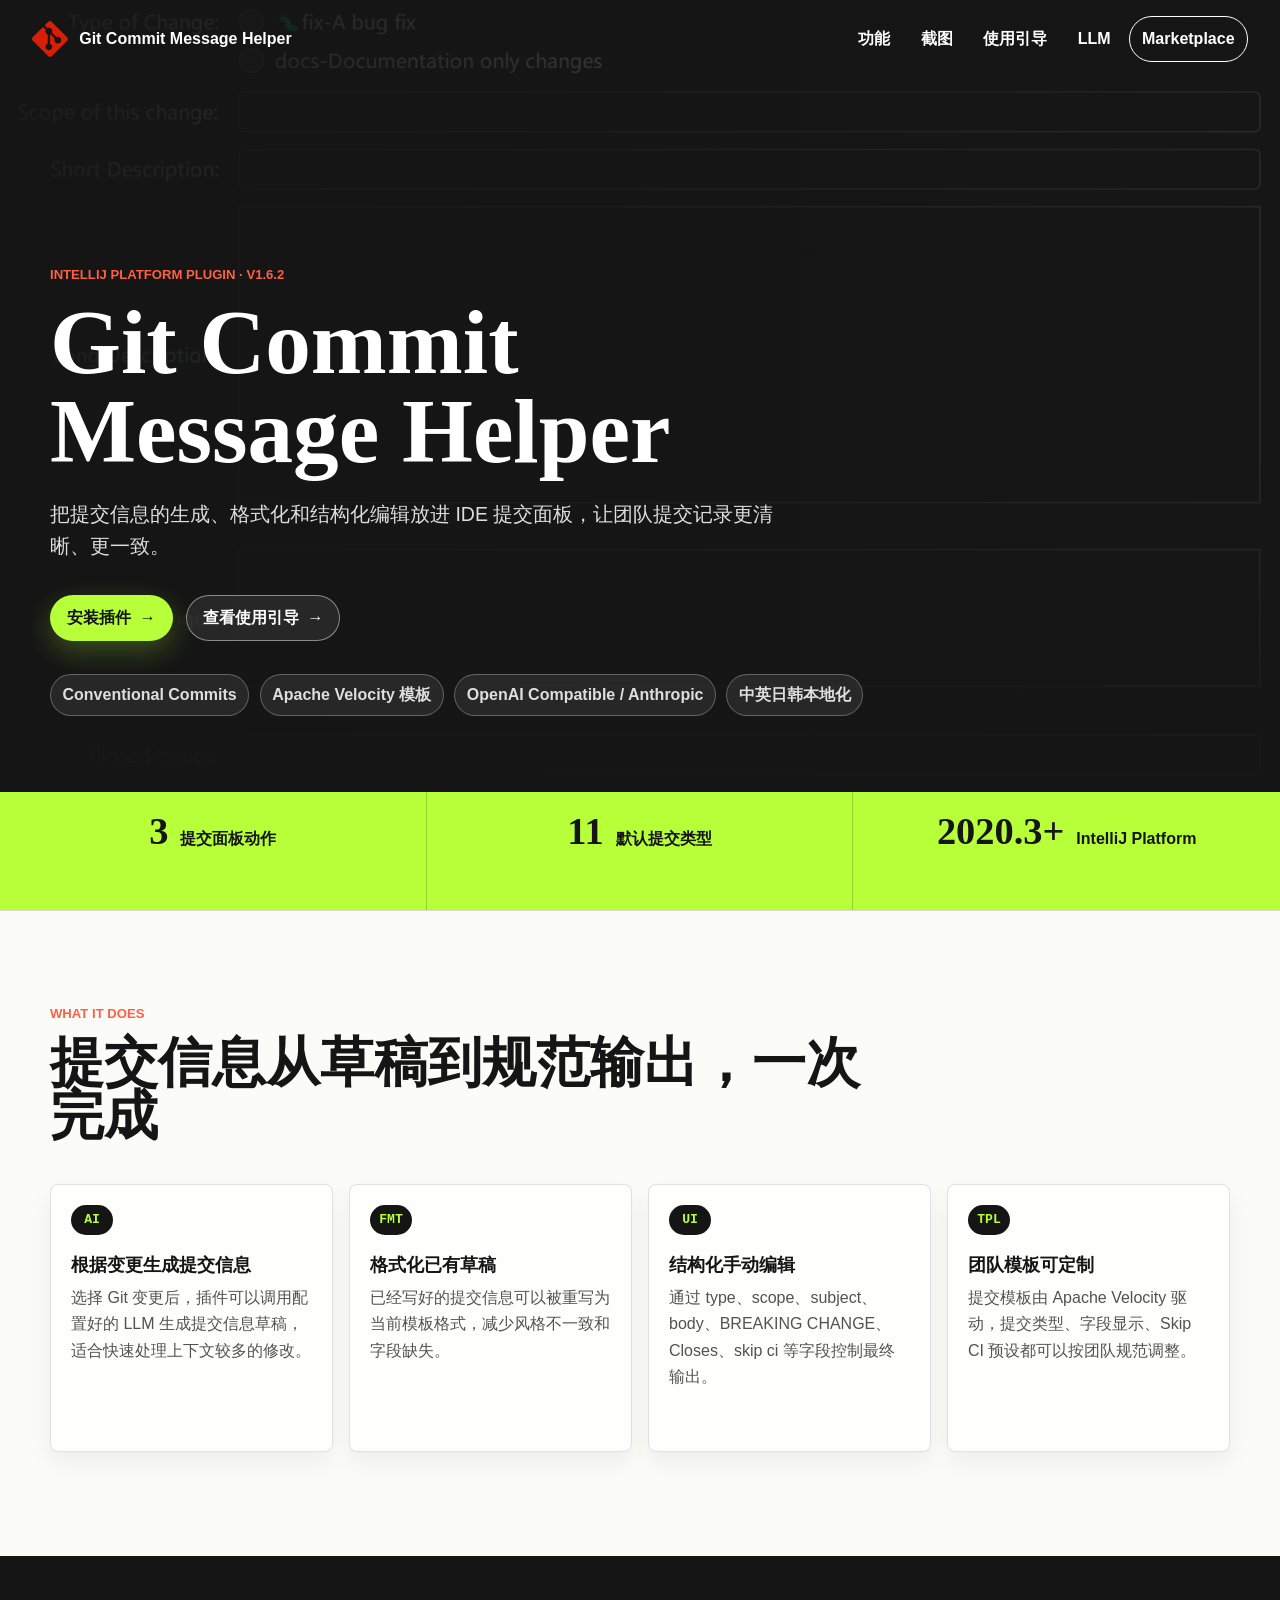
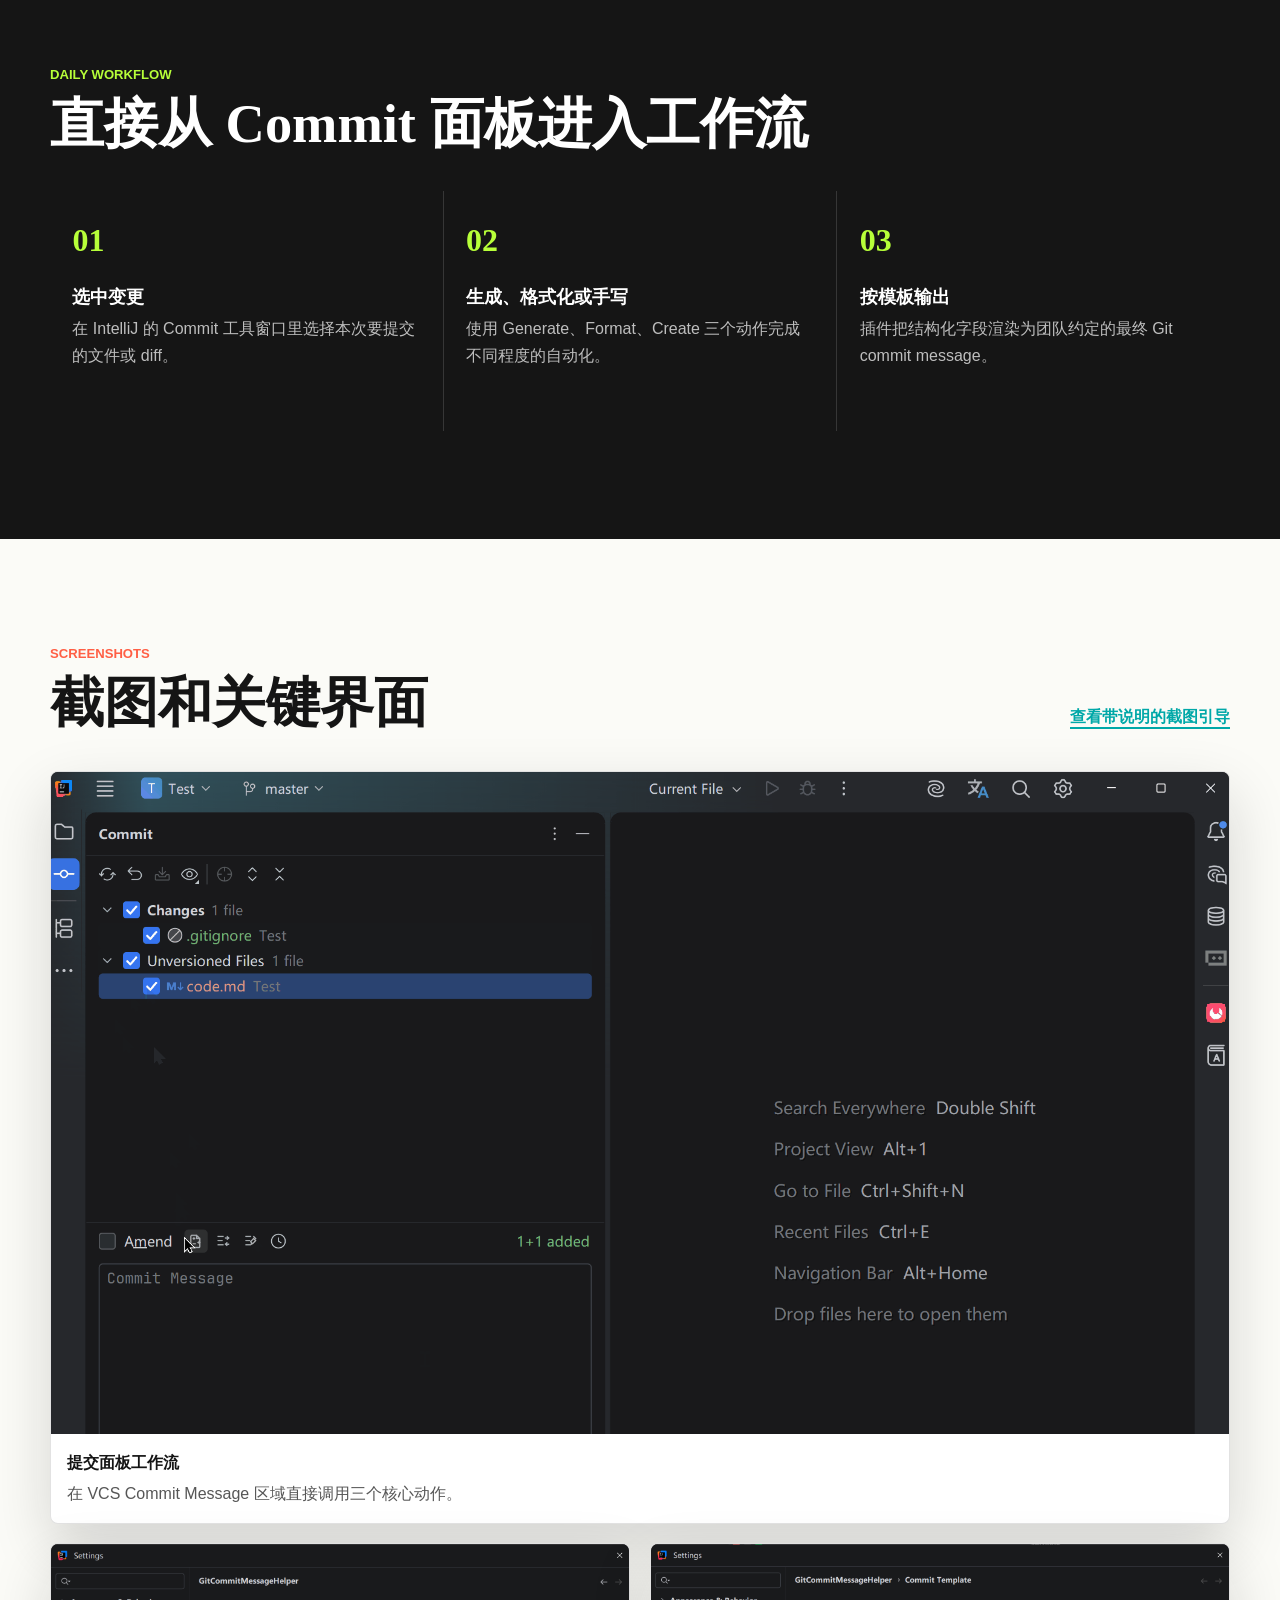
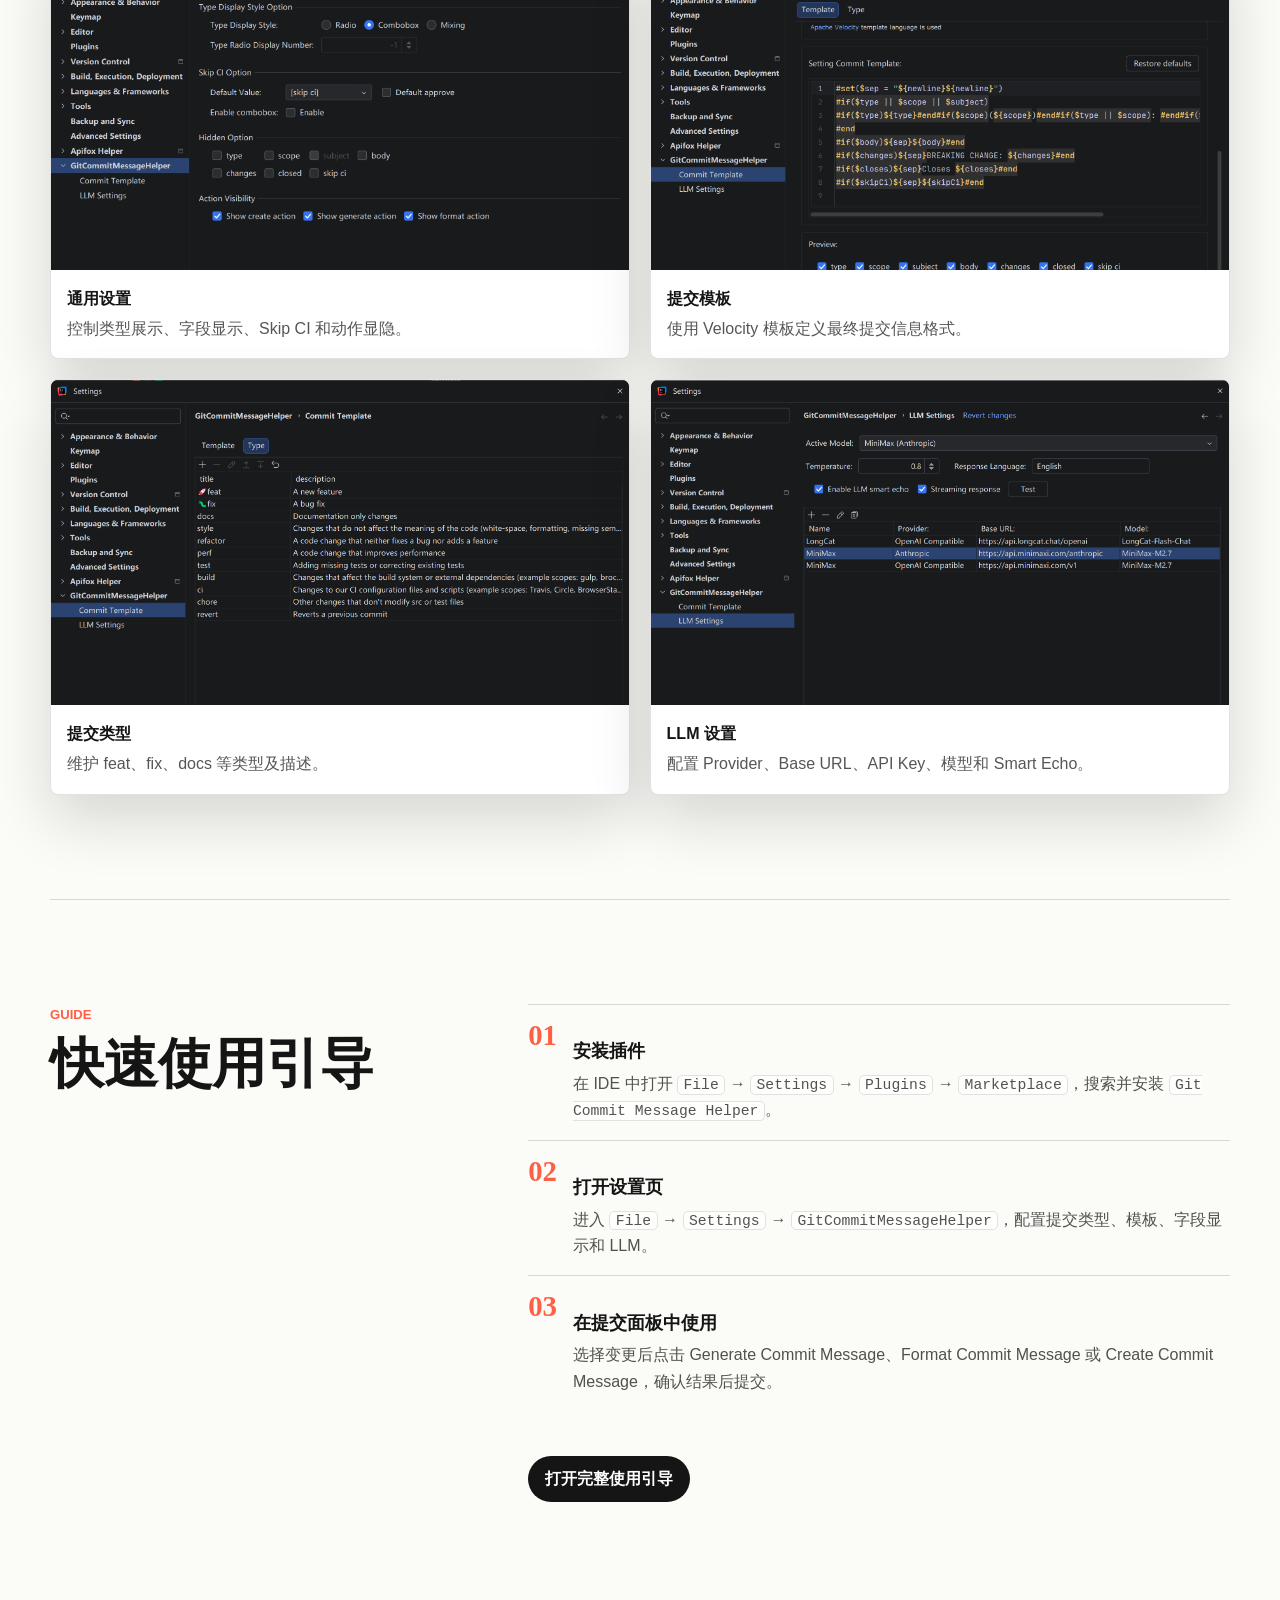
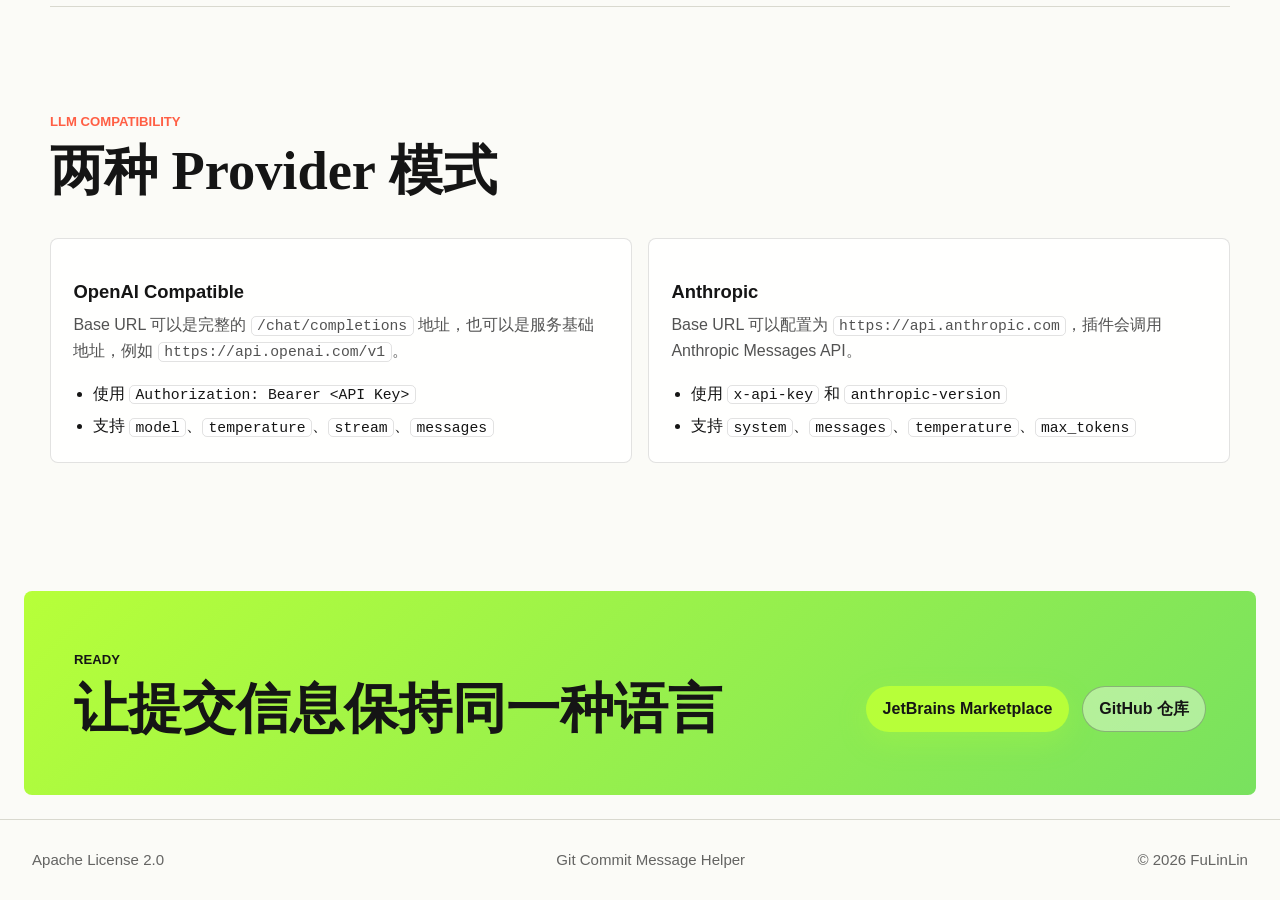
==== commit 236a15e4: "docs: update Pages custom domain" ====
--- a/index.html
+++ b/index.html
@@ -8,9 +8,9 @@
   <meta property="og:title" content="Git Commit Message Helper">
   <meta property="og:description" content="在 IntelliJ IDEA 里生成、格式化并规范化 Git 提交信息。">
   <meta property="og:type" content="website">
-  <meta property="og:url" content="https://www.fulinlin.com/git-commit-message-helper/">
-  <meta property="og:image" content="https://www.fulinlin.com/git-commit-message-helper/assets/screenshots/operation.png">
-  <link rel="canonical" href="https://www.fulinlin.com/git-commit-message-helper/">
+  <meta property="og:url" content="https://commit.wangfulin.com/">
+  <meta property="og:image" content="https://commit.wangfulin.com/assets/screenshots/operation.png">
+  <link rel="canonical" href="https://commit.wangfulin.com/">
   <link rel="icon" href="assets/brand/pluginIcon.svg" type="image/svg+xml">
   <link rel="apple-touch-icon" href="assets/brand/icon.png">
   <link rel="stylesheet" href="styles.css">
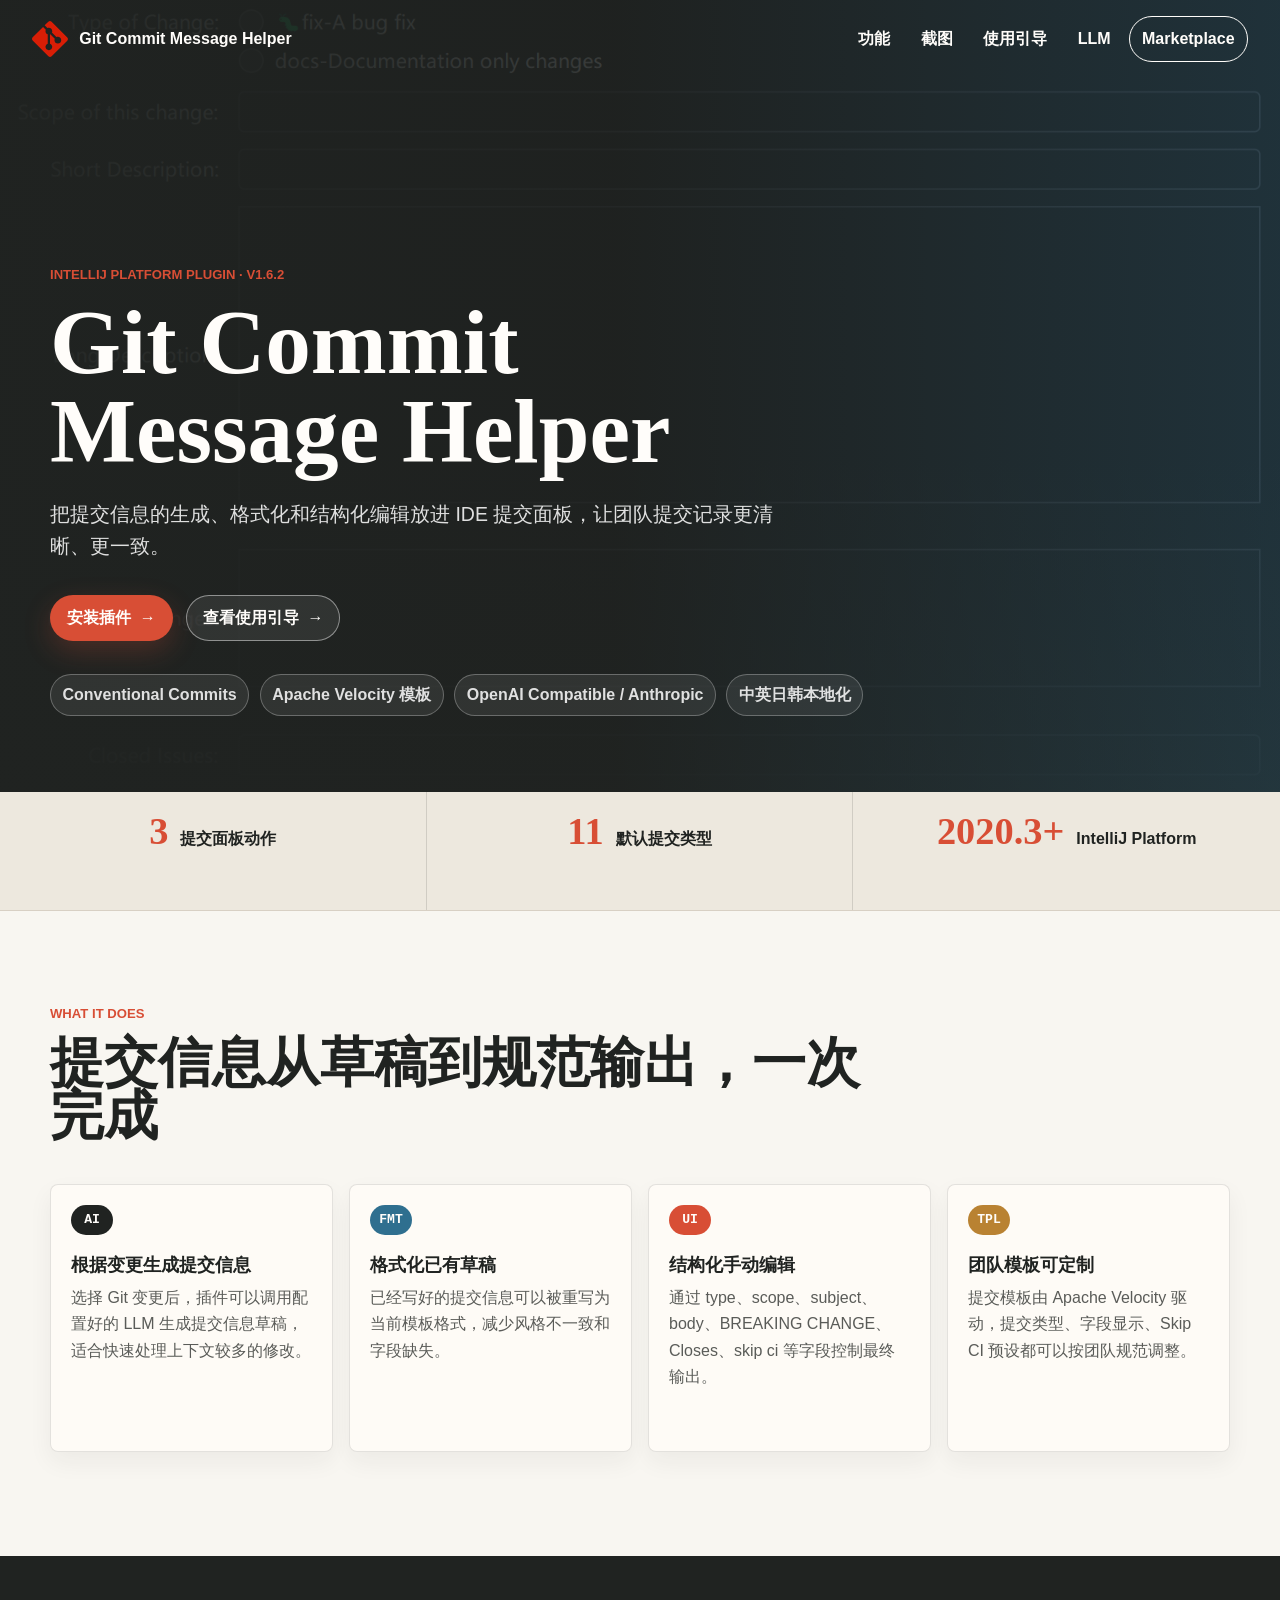
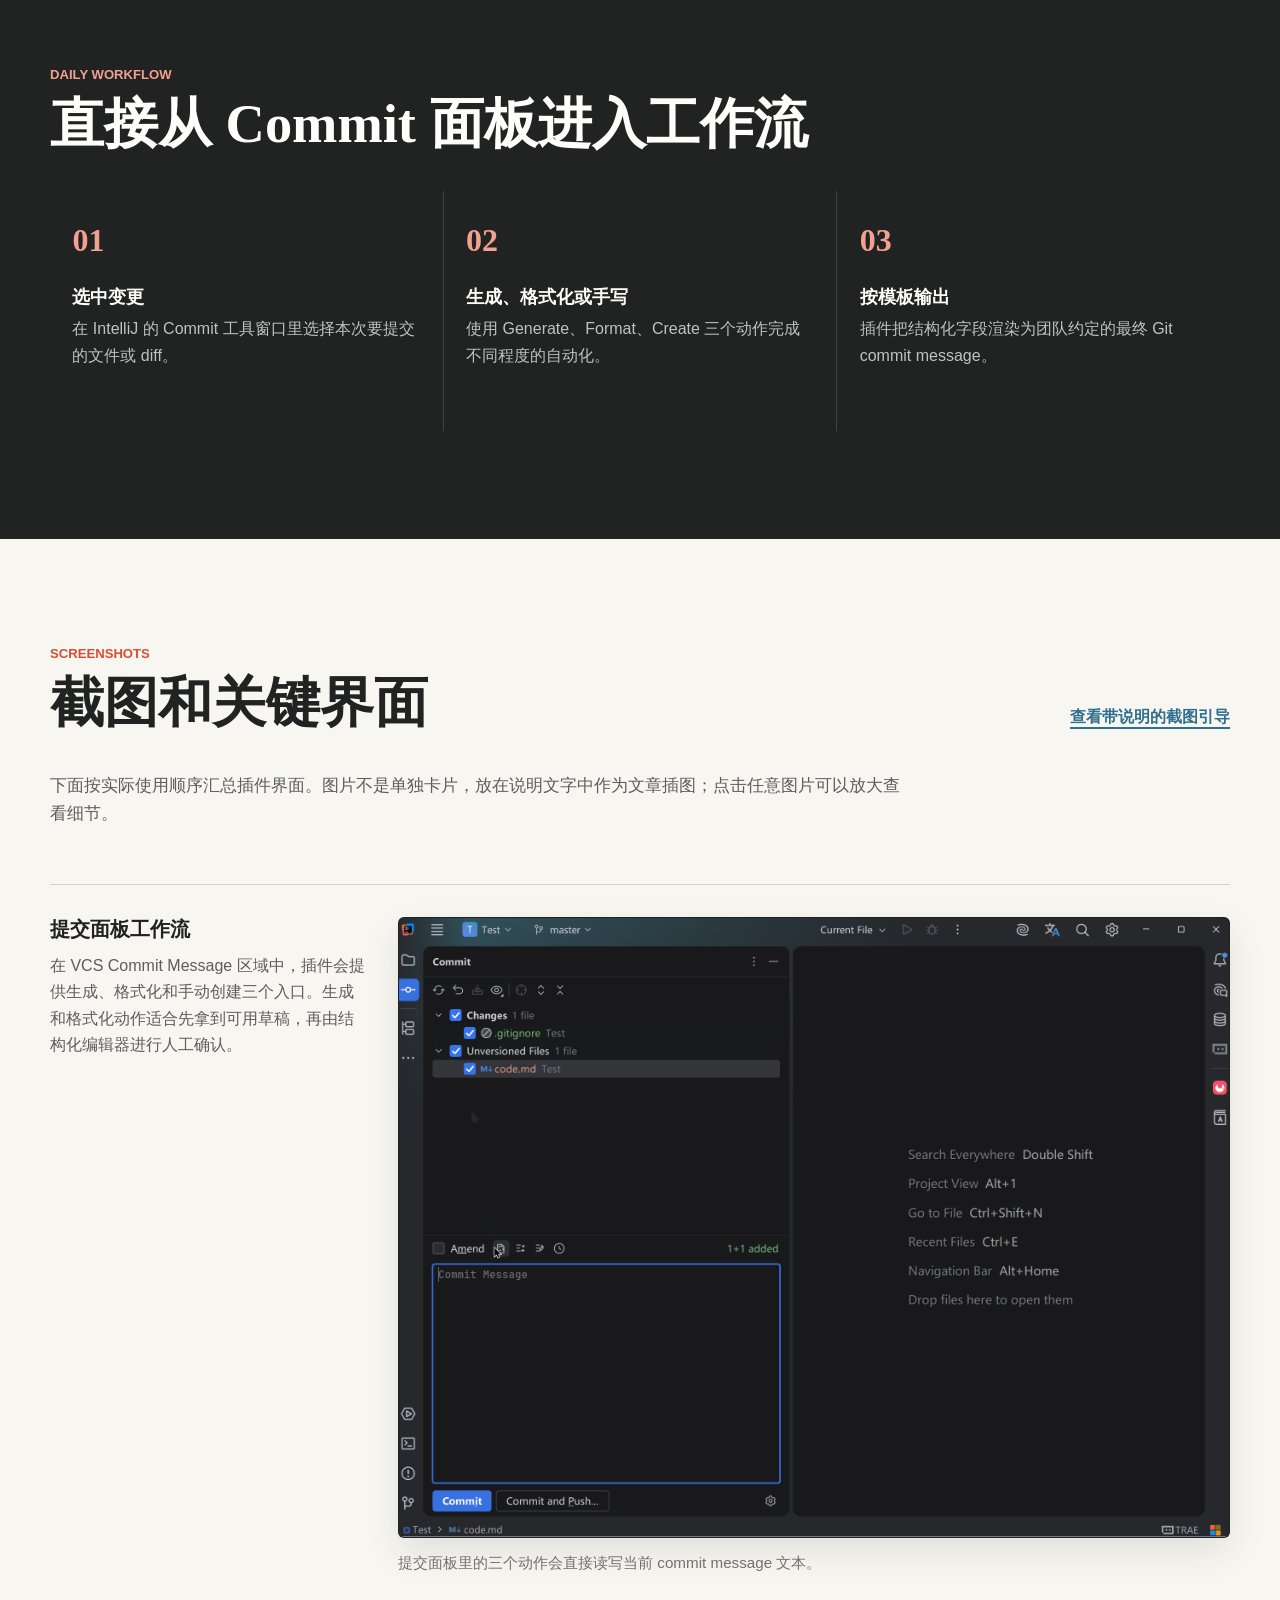
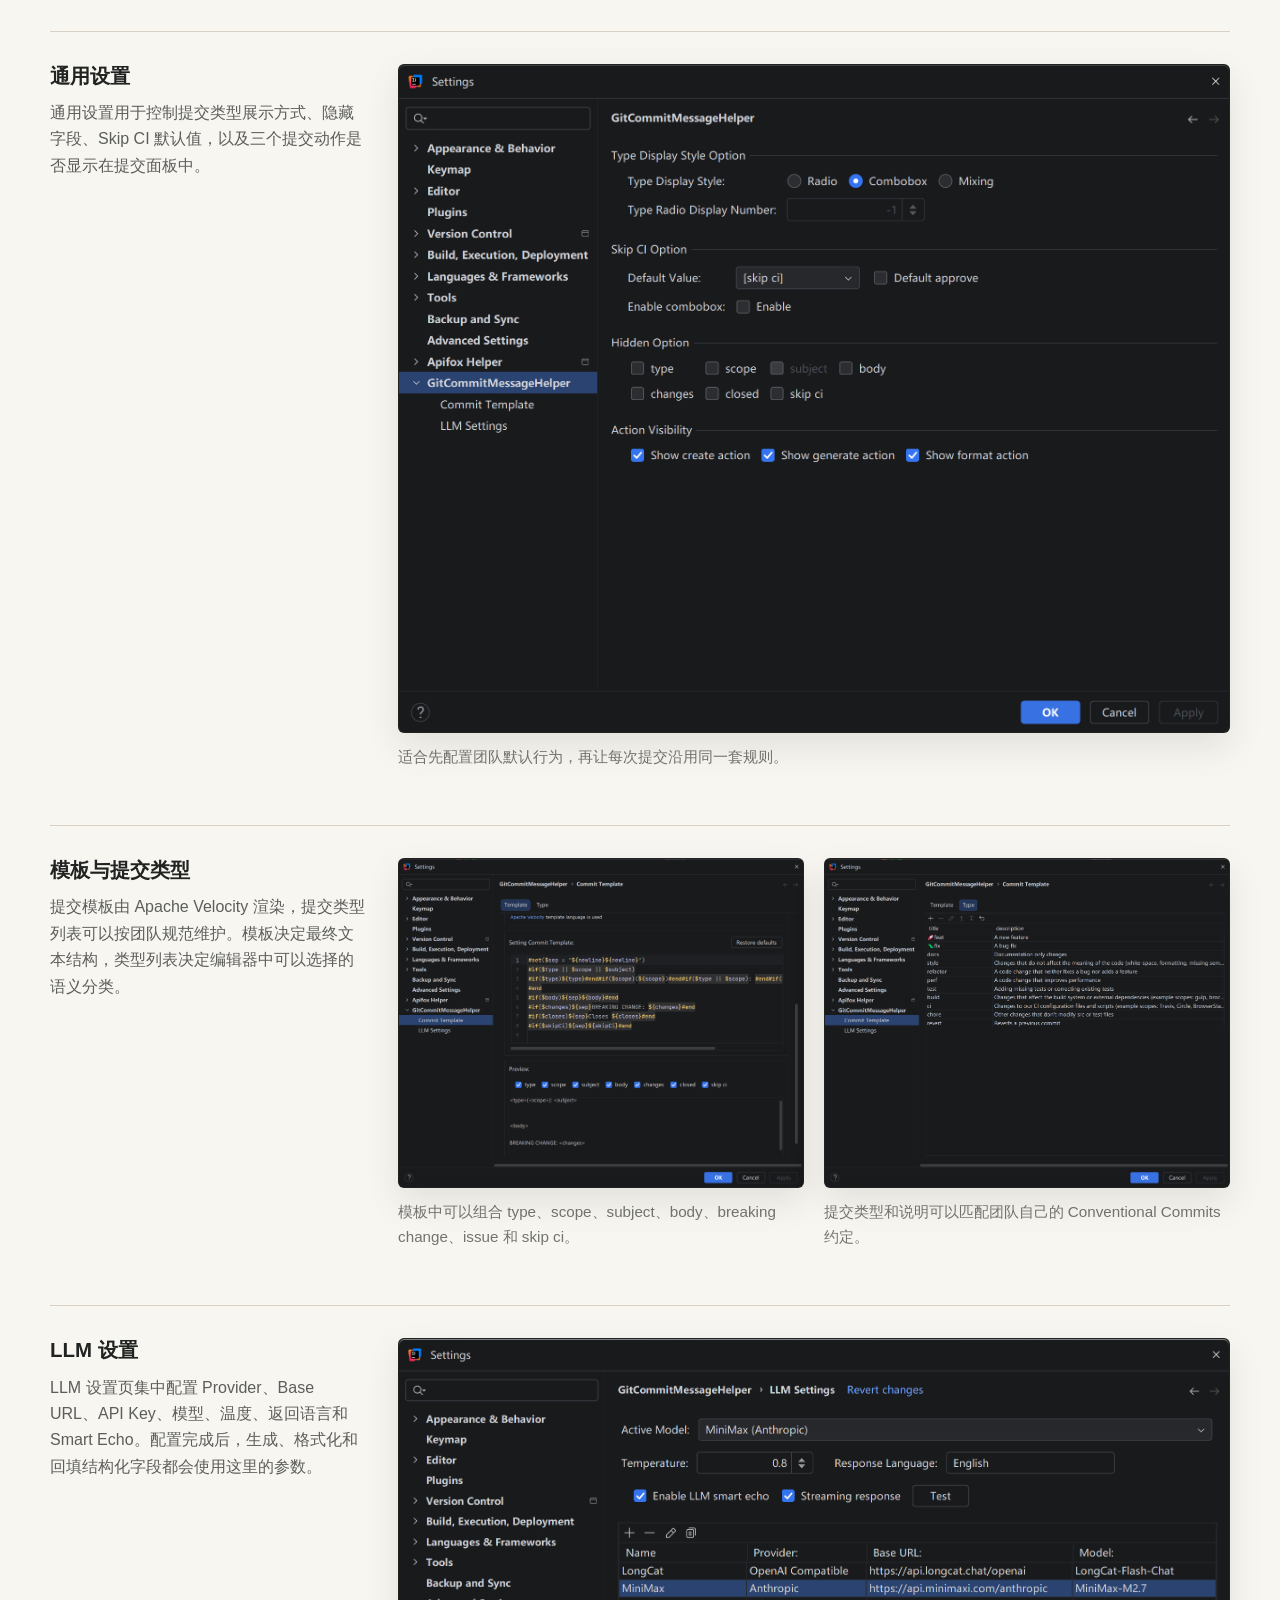
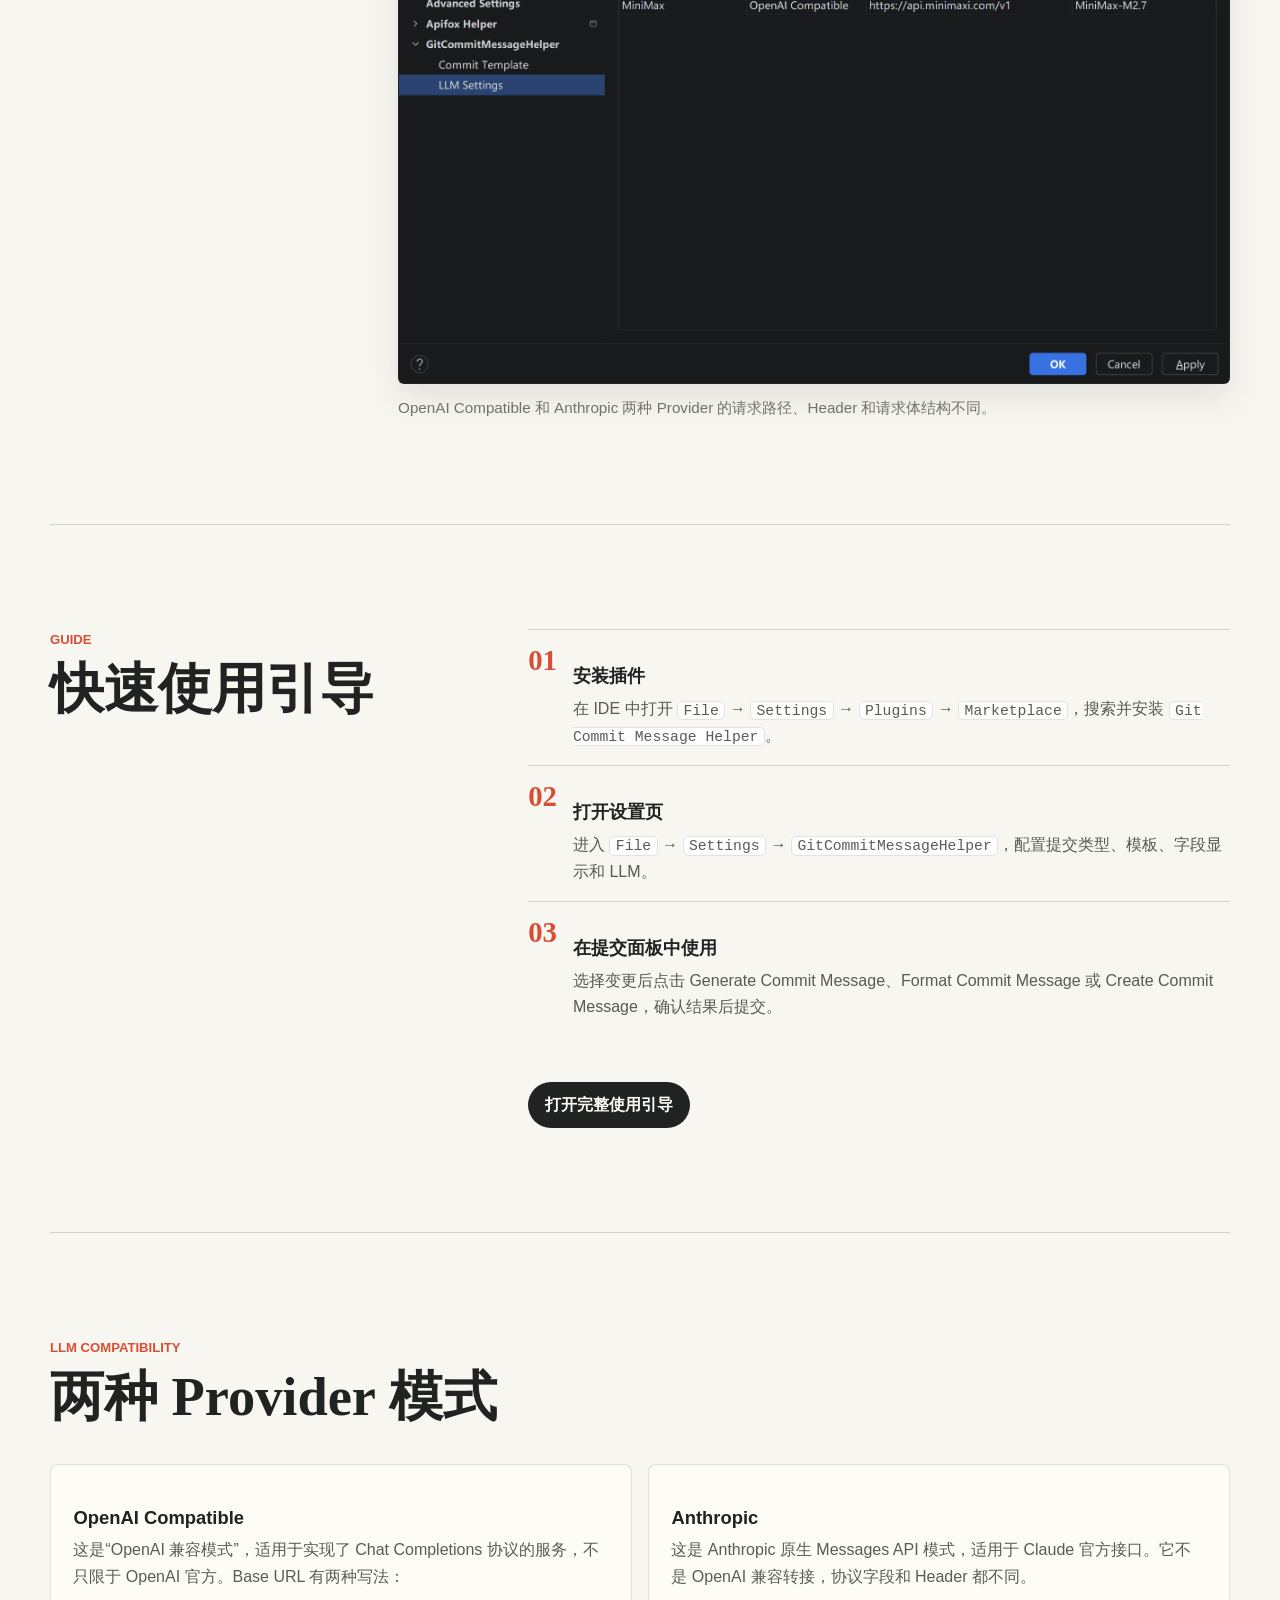
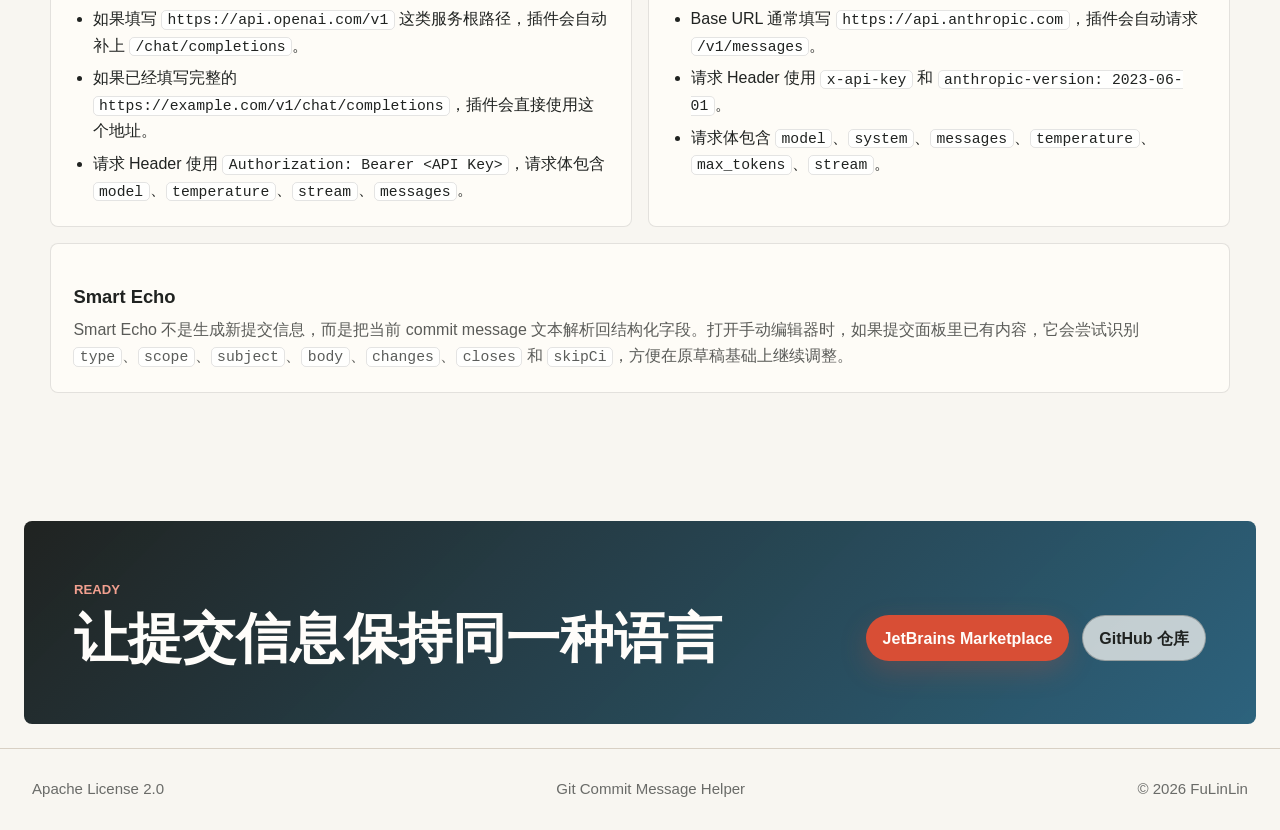
==== commit a6da68d5: "docs: refine Pages guide layout and theme" ====
--- a/index.html
+++ b/index.html
@@ -144,57 +144,69 @@
         <a class="text-link" href="usage.html#screenshots">查看带说明的截图引导</a>
       </div>
 
-      <div class="gallery-grid">
-        <figure class="shot shot--wide">
-          <button class="shot__button" type="button" data-preview="assets/screenshots/operation.gif" data-title="提交面板工作流">
-            <img src="assets/screenshots/operation.gif" alt="在提交面板中生成、格式化和创建提交信息的操作演示">
-          </button>
-          <figcaption>
-            <strong>提交面板工作流</strong>
-            <span>在 VCS Commit Message 区域直接调用三个核心动作。</span>
-          </figcaption>
-        </figure>
-
-        <figure class="shot">
-          <button class="shot__button" type="button" data-preview="assets/screenshots/settings-0.png" data-title="通用设置">
-            <img src="assets/screenshots/settings-0.png" alt="Git Commit Message Helper 通用设置截图">
-          </button>
-          <figcaption>
-            <strong>通用设置</strong>
-            <span>控制类型展示、字段显示、Skip CI 和动作显隐。</span>
-          </figcaption>
-        </figure>
-
-        <figure class="shot">
-          <button class="shot__button" type="button" data-preview="assets/screenshots/settings-1.png" data-title="提交模板">
-            <img src="assets/screenshots/settings-1.png" alt="提交模板设置截图">
-          </button>
-          <figcaption>
-            <strong>提交模板</strong>
-            <span>使用 Velocity 模板定义最终提交信息格式。</span>
-          </figcaption>
-        </figure>
-
-        <figure class="shot">
-          <button class="shot__button" type="button" data-preview="assets/screenshots/settings-2.png" data-title="提交类型">
-            <img src="assets/screenshots/settings-2.png" alt="提交类型设置截图">
-          </button>
-          <figcaption>
-            <strong>提交类型</strong>
-            <span>维护 feat、fix、docs 等类型及描述。</span>
-          </figcaption>
-        </figure>
-
-        <figure class="shot">
-          <button class="shot__button" type="button" data-preview="assets/screenshots/settings-3.png" data-title="LLM 设置">
-            <img src="assets/screenshots/settings-3.png" alt="LLM Provider 和模型参数设置截图">
-          </button>
-          <figcaption>
-            <strong>LLM 设置</strong>
-            <span>配置 Provider、Base URL、API Key、模型和 Smart Echo。</span>
-          </figcaption>
-        </figure>
-      </div>
+      <article class="screenshot-article">
+        <p class="article-lead">下面按实际使用顺序汇总插件界面。图片不是单独卡片，放在说明文字中作为文章插图；点击任意图片可以放大查看细节。</p>
+
+        <section class="article-block">
+          <div class="article-copy">
+            <h3>提交面板工作流</h3>
+            <p>在 VCS Commit Message 区域中，插件会提供生成、格式化和手动创建三个入口。生成和格式化动作适合先拿到可用草稿，再由结构化编辑器进行人工确认。</p>
+          </div>
+          <figure class="article-figure">
+            <button class="image-preview" type="button" data-preview="assets/screenshots/operation.gif" data-title="提交面板工作流">
+              <img src="assets/screenshots/operation.gif" alt="在提交面板中生成、格式化和创建提交信息的操作演示">
+            </button>
+            <figcaption>提交面板里的三个动作会直接读写当前 commit message 文本。</figcaption>
+          </figure>
+        </section>
+
+        <section class="article-block">
+          <div class="article-copy">
+            <h3>通用设置</h3>
+            <p>通用设置用于控制提交类型展示方式、隐藏字段、Skip CI 默认值，以及三个提交动作是否显示在提交面板中。</p>
+          </div>
+          <figure class="article-figure">
+            <button class="image-preview" type="button" data-preview="assets/screenshots/settings-0.png" data-title="通用设置">
+              <img src="assets/screenshots/settings-0.png" alt="Git Commit Message Helper 通用设置截图">
+            </button>
+            <figcaption>适合先配置团队默认行为，再让每次提交沿用同一套规则。</figcaption>
+          </figure>
+        </section>
+
+        <section class="article-block">
+          <div class="article-copy">
+            <h3>模板与提交类型</h3>
+            <p>提交模板由 Apache Velocity 渲染，提交类型列表可以按团队规范维护。模板决定最终文本结构，类型列表决定编辑器中可以选择的语义分类。</p>
+          </div>
+          <div class="figure-pair">
+            <figure class="article-figure">
+              <button class="image-preview" type="button" data-preview="assets/screenshots/settings-1.png" data-title="提交模板">
+                <img src="assets/screenshots/settings-1.png" alt="提交模板设置截图">
+              </button>
+              <figcaption>模板中可以组合 type、scope、subject、body、breaking change、issue 和 skip ci。</figcaption>
+            </figure>
+            <figure class="article-figure">
+              <button class="image-preview" type="button" data-preview="assets/screenshots/settings-2.png" data-title="提交类型">
+                <img src="assets/screenshots/settings-2.png" alt="提交类型设置截图">
+              </button>
+              <figcaption>提交类型和说明可以匹配团队自己的 Conventional Commits 约定。</figcaption>
+            </figure>
+          </div>
+        </section>
+
+        <section class="article-block">
+          <div class="article-copy">
+            <h3>LLM 设置</h3>
+            <p>LLM 设置页集中配置 Provider、Base URL、API Key、模型、温度、返回语言和 Smart Echo。配置完成后，生成、格式化和回填结构化字段都会使用这里的参数。</p>
+          </div>
+          <figure class="article-figure">
+            <button class="image-preview" type="button" data-preview="assets/screenshots/settings-3.png" data-title="LLM 设置">
+              <img src="assets/screenshots/settings-3.png" alt="LLM Provider 和模型参数设置截图">
+            </button>
+            <figcaption>OpenAI Compatible 和 Anthropic 两种 Provider 的请求路径、Header 和请求体结构不同。</figcaption>
+          </figure>
+        </section>
+      </article>
     </section>
 
     <section class="section section--guide" aria-labelledby="guide-title">
@@ -236,22 +248,28 @@
         <h2 id="llm-title">两种 Provider 模式</h2>
       </div>
 
-      <div class="provider-grid">
+      <div class="compat-stack">
         <article class="provider">
           <h3>OpenAI Compatible</h3>
-          <p>Base URL 可以是完整的 <code>/chat/completions</code> 地址，也可以是服务基础地址，例如 <code>https://api.openai.com/v1</code>。</p>
+          <p>这是“OpenAI 兼容模式”，适用于实现了 Chat Completions 协议的服务，不只限于 OpenAI 官方。Base URL 有两种写法：</p>
           <ul>
-            <li>使用 <code>Authorization: Bearer &lt;API Key&gt;</code></li>
-            <li>支持 <code>model</code>、<code>temperature</code>、<code>stream</code>、<code>messages</code></li>
+            <li>如果填写 <code>https://api.openai.com/v1</code> 这类服务根路径，插件会自动补上 <code>/chat/completions</code>。</li>
+            <li>如果已经填写完整的 <code>https://example.com/v1/chat/completions</code>，插件会直接使用这个地址。</li>
+            <li>请求 Header 使用 <code>Authorization: Bearer &lt;API Key&gt;</code>，请求体包含 <code>model</code>、<code>temperature</code>、<code>stream</code>、<code>messages</code>。</li>
           </ul>
         </article>
         <article class="provider">
           <h3>Anthropic</h3>
-          <p>Base URL 可以配置为 <code>https://api.anthropic.com</code>，插件会调用 Anthropic Messages API。</p>
+          <p>这是 Anthropic 原生 Messages API 模式，适用于 Claude 官方接口。它不是 OpenAI 兼容转接，协议字段和 Header 都不同。</p>
           <ul>
-            <li>使用 <code>x-api-key</code> 和 <code>anthropic-version</code></li>
-            <li>支持 <code>system</code>、<code>messages</code>、<code>temperature</code>、<code>max_tokens</code></li>
+            <li>Base URL 通常填写 <code>https://api.anthropic.com</code>，插件会自动请求 <code>/v1/messages</code>。</li>
+            <li>请求 Header 使用 <code>x-api-key</code> 和 <code>anthropic-version: 2023-06-01</code>。</li>
+            <li>请求体包含 <code>model</code>、<code>system</code>、<code>messages</code>、<code>temperature</code>、<code>max_tokens</code>、<code>stream</code>。</li>
           </ul>
+        </article>
+        <article class="provider provider--wide">
+          <h3>Smart Echo</h3>
+          <p>Smart Echo 不是生成新提交信息，而是把当前 commit message 文本解析回结构化字段。打开手动编辑器时，如果提交面板里已有内容，它会尝试识别 <code>type</code>、<code>scope</code>、<code>subject</code>、<code>body</code>、<code>changes</code>、<code>closes</code> 和 <code>skipCi</code>，方便在原草稿基础上继续调整。</p>
         </article>
       </div>
     </section>
--- a/styles.css
+++ b/styles.css
@@ -1,15 +1,15 @@
 :root {
-  --ink: #151515;
-  --ink-2: #2b2c2b;
-  --paper: #fbfbf7;
-  --paper-2: #efefe7;
-  --line: #d9d9cf;
-  --green: #b7ff39;
-  --teal: #00a8a8;
-  --coral: #ff5f45;
-  --gold: #d9a321;
-  --white: #ffffff;
-  --shadow: 0 24px 60px rgba(21, 21, 21, 0.16);
+  --ink: #202321;
+  --ink-2: #343a3d;
+  --paper: #f8f6f1;
+  --paper-2: #ede8de;
+  --line: #d8d0c4;
+  --accent: #d84e35;
+  --accent-strong: #aa3524;
+  --blue: #2f6f8f;
+  --amber: #b98232;
+  --white: #fffdfa;
+  --shadow: 0 22px 58px rgba(32, 35, 33, 0.13);
 }
 
 * {
@@ -37,8 +37,8 @@
   pointer-events: none;
   content: "";
   background:
-    linear-gradient(90deg, rgba(21, 21, 21, 0.04) 1px, transparent 1px),
-    linear-gradient(rgba(21, 21, 21, 0.035) 1px, transparent 1px);
+    linear-gradient(90deg, rgba(32, 35, 33, 0.035) 1px, transparent 1px),
+    linear-gradient(rgba(32, 35, 33, 0.03) 1px, transparent 1px);
   background-size: 44px 44px;
   mask-image: linear-gradient(to bottom, transparent, black 18%, black 82%, transparent);
 }
@@ -53,7 +53,7 @@
 }
 
 code {
-  border: 1px solid rgba(21, 21, 21, 0.12);
+  border: 1px solid rgba(32, 35, 33, 0.12);
   border-radius: 5px;
   background: rgba(255, 255, 255, 0.72);
   padding: 0.05rem 0.34rem;
@@ -68,8 +68,8 @@
   z-index: 80;
   transform: translateY(-150%);
   border-radius: 999px;
-  background: var(--green);
-  color: var(--ink);
+  background: var(--accent);
+  color: var(--white);
   padding: 0.55rem 0.85rem;
   font-weight: 800;
   text-decoration: none;
@@ -96,9 +96,9 @@
 
 .site-header.is-scrolled,
 .site-header--solid {
-  background: rgba(251, 251, 247, 0.94);
+  background: rgba(248, 246, 241, 0.95);
   color: var(--ink);
-  box-shadow: 0 1px 0 rgba(21, 21, 21, 0.1);
+  box-shadow: 0 1px 0 rgba(32, 35, 33, 0.1);
   backdrop-filter: blur(18px);
 }
 
@@ -145,7 +145,7 @@
 .site-header.is-scrolled .site-nav a:focus-visible,
 .site-header--solid .site-nav a:hover,
 .site-header--solid .site-nav a:focus-visible {
-  background: rgba(21, 21, 21, 0.07);
+  background: rgba(32, 35, 33, 0.07);
 }
 
 .site-nav .nav-pill {
@@ -196,7 +196,7 @@
   align-items: flex-end;
   min-height: 88vh;
   overflow: hidden;
-  background: var(--ink);
+  background: #202321;
   color: var(--white);
 }
 
@@ -214,8 +214,8 @@
   position: absolute;
   inset: 0;
   background:
-    linear-gradient(90deg, rgba(21, 21, 21, 0.94), rgba(21, 21, 21, 0.72) 46%, rgba(21, 21, 21, 0.22)),
-    linear-gradient(0deg, rgba(21, 21, 21, 0.84), transparent 42%);
+    linear-gradient(90deg, rgba(32, 35, 33, 0.96), rgba(32, 35, 33, 0.76) 48%, rgba(47, 111, 143, 0.26)),
+    linear-gradient(0deg, rgba(32, 35, 33, 0.82), transparent 42%);
 }
 
 .hero__content {
@@ -228,7 +228,7 @@
 .hero__kicker,
 .eyebrow {
   margin: 0 0 0.78rem;
-  color: var(--coral);
+  color: var(--accent);
   font-size: 0.82rem;
   font-weight: 900;
   text-transform: uppercase;
@@ -291,9 +291,9 @@
 }
 
 .button--primary {
-  background: var(--green);
-  color: var(--ink);
-  box-shadow: 0 10px 28px rgba(183, 255, 57, 0.25);
+  background: var(--accent);
+  color: var(--white);
+  box-shadow: 0 10px 28px rgba(216, 78, 53, 0.24);
 }
 
 .button--ghost {
@@ -308,9 +308,9 @@
 }
 
 .button--ghost-dark {
-  border-color: rgba(21, 21, 21, 0.28);
+  border-color: rgba(32, 35, 33, 0.28);
   color: var(--ink);
-  background: rgba(255, 255, 255, 0.4);
+  background: rgba(255, 253, 248, 0.72);
 }
 
 .signal-list {
@@ -335,7 +335,7 @@
   display: grid;
   grid-template-columns: repeat(3, minmax(0, 1fr));
   border-bottom: 1px solid var(--line);
-  background: var(--green);
+  background: var(--paper-2);
 }
 
 .intro-band__item {
@@ -344,7 +344,7 @@
   justify-content: center;
   gap: 0.75rem;
   min-height: 118px;
-  border-right: 1px solid rgba(21, 21, 21, 0.2);
+  border-right: 1px solid rgba(32, 35, 33, 0.14);
   padding: 1.25rem;
   font-weight: 820;
 }
@@ -354,6 +354,7 @@
 }
 
 .metric {
+  color: var(--accent);
   font-family: Georgia, "Times New Roman", serif;
   font-size: 2.4rem;
   font-weight: 700;
@@ -418,11 +419,11 @@
 
 .feature-card {
   min-height: 268px;
-  border: 1px solid rgba(21, 21, 21, 0.12);
+  border: 1px solid rgba(32, 35, 33, 0.12);
   border-radius: 8px;
-  background: rgba(255, 255, 255, 0.76);
+  background: rgba(255, 253, 248, 0.78);
   padding: 1.25rem;
-  box-shadow: 0 10px 24px rgba(21, 21, 21, 0.06);
+  box-shadow: 0 10px 24px rgba(32, 35, 33, 0.055);
 }
 
 .feature-card__icon {
@@ -433,11 +434,23 @@
   height: 30px;
   border-radius: 999px;
   background: var(--ink);
-  color: var(--green);
+  color: var(--white);
   padding: 0 0.5rem;
   font-family: "Cascadia Mono", Consolas, monospace;
   font-size: 0.82rem;
   font-weight: 900;
+}
+
+.feature-card:nth-child(2) .feature-card__icon {
+  background: var(--blue);
+}
+
+.feature-card:nth-child(3) .feature-card__icon {
+  background: var(--accent);
+}
+
+.feature-card:nth-child(4) .feature-card__icon {
+  background: var(--amber);
 }
 
 .feature-card h3,
@@ -454,13 +467,13 @@
 .workflow__step p,
 .guide-item p,
 .provider p,
-.settings-grid p {
+  .settings-grid p {
   margin: 0;
-  color: rgba(21, 21, 21, 0.74);
+  color: rgba(32, 35, 33, 0.74);
 }
 
 .section--ink .eyebrow {
-  color: var(--green);
+  color: #f2a08f;
 }
 
 .workflow {
@@ -477,7 +490,7 @@
 }
 
 .workflow__step span {
-  color: var(--green);
+  color: #f2a08f;
   font-family: Georgia, "Times New Roman", serif;
   font-size: 2rem;
   font-weight: 700;
@@ -487,63 +500,87 @@
   color: rgba(255, 255, 255, 0.72);
 }
 
-.gallery-grid {
+.screenshot-article {
+  display: grid;
+  gap: 3.5rem;
+}
+
+.article-lead {
+  max-width: 860px;
+  margin: 0;
+  color: rgba(32, 35, 33, 0.72);
+  font-size: 1.08rem;
+}
+
+.article-block {
+  display: grid;
+  grid-template-columns: minmax(240px, 0.38fr) minmax(0, 1fr);
+  gap: 2rem;
+  align-items: start;
+  border-top: 1px solid var(--line);
+  padding-top: 2rem;
+}
+
+.article-block--compact {
+  margin-top: 2rem;
+}
+
+.article-copy h3 {
+  margin: 0 0 0.72rem;
+  color: var(--ink);
+  font-size: 1.28rem;
+  line-height: 1.2;
+}
+
+.article-copy p {
+  margin: 0;
+  color: rgba(32, 35, 33, 0.72);
+}
+
+.figure-pair {
   display: grid;
   grid-template-columns: repeat(2, minmax(0, 1fr));
   gap: 1.2rem;
 }
 
-.shot {
+.article-figure {
   margin: 0;
-  border: 1px solid rgba(21, 21, 21, 0.12);
-  border-radius: 8px;
-  overflow: hidden;
-  background: var(--white);
-  box-shadow: var(--shadow);
-}
-
-.shot--wide {
-  grid-column: 1 / -1;
-}
-
-.shot__button {
+}
+
+.image-preview {
   display: block;
   width: 100%;
   border: 0;
-  background: var(--ink);
+  background: transparent;
   padding: 0;
   cursor: zoom-in;
 }
 
-.shot__button img {
+.image-preview img {
   width: 100%;
-  aspect-ratio: 16 / 9;
-  object-fit: cover;
-  object-position: top left;
-  transition: opacity 180ms ease, transform 220ms ease;
-}
-
-.shot__button:hover img,
-.shot__button:focus-visible img {
-  opacity: 0.88;
-  transform: scale(1.01);
-}
-
-.shot figcaption,
-.guide-shot figcaption,
-.manual-gallery figcaption {
-  display: grid;
-  gap: 0.25rem;
-  padding: 1rem;
-  color: rgba(21, 21, 21, 0.72);
-}
-
-.shot figcaption strong {
-  color: var(--ink);
+  border: 1px solid rgba(32, 35, 33, 0.14);
+  border-radius: 6px;
+  background: var(--ink);
+  box-shadow: 0 14px 34px rgba(32, 35, 33, 0.1);
+  transition: border-color 160ms ease, box-shadow 160ms ease, transform 160ms ease;
+}
+
+.image-preview:hover img,
+.image-preview:focus-visible img {
+  border-color: rgba(216, 78, 53, 0.62);
+  box-shadow: 0 18px 42px rgba(32, 35, 33, 0.16);
+  transform: translateY(-2px);
+}
+
+.article-figure figcaption,
+.guide-shot figcaption {
+  padding: 0.72rem 0 0;
+  color: rgba(32, 35, 33, 0.62);
+  font-size: 0.95rem;
 }
 
 .text-link {
-  color: var(--teal);
+  color: var(--blue);
   font-weight: 850;
   text-decoration-thickness: 2px;
   text-underline-offset: 5px;
@@ -563,7 +600,7 @@
 }
 
 .guide-item__index {
-  color: var(--coral);
+  color: var(--accent);
   font-family: Georgia, "Times New Roman", serif;
   font-size: 1.8rem;
   font-weight: 700;
@@ -576,17 +613,22 @@
   margin-top: 0.8rem;
 }
 
-.provider-grid {
+.provider-grid,
+.compat-stack {
   display: grid;
   grid-template-columns: repeat(2, minmax(0, 1fr));
   gap: 1rem;
 }
 
 .provider {
-  border: 1px solid rgba(21, 21, 21, 0.12);
+  border: 1px solid rgba(32, 35, 33, 0.12);
   border-radius: 8px;
-  background: rgba(255, 255, 255, 0.82);
+  background: rgba(255, 253, 248, 0.84);
   padding: 1.4rem;
+}
+
+.provider--wide {
+  grid-column: 1 / -1;
 }
 
 .provider ul {
@@ -606,13 +648,14 @@
   margin: 24px;
   border-radius: 8px;
   background:
-    linear-gradient(135deg, rgba(183, 255, 57, 0.94), rgba(0, 168, 168, 0.34)),
-    var(--green);
+    linear-gradient(135deg, rgba(32, 35, 33, 0.97), rgba(47, 111, 143, 0.84)),
+    var(--ink);
+  color: var(--white);
   padding: 58px max(24px, calc((100vw - 1180px) / 2));
 }
 
 .cta .eyebrow {
-  color: var(--ink);
+  color: #f2a08f;
 }
 
 .site-footer {
@@ -622,7 +665,7 @@
   gap: 1rem;
   padding: 28px 32px;
   border-top: 1px solid var(--line);
-  color: rgba(21, 21, 21, 0.66);
+  color: rgba(32, 35, 33, 0.66);
   font-size: 0.94rem;
 }
 
@@ -684,7 +727,7 @@
   max-width: 760px;
   margin: 1.2rem 0 0;
   font-size: 1.1rem;
-  color: rgba(21, 21, 21, 0.72);
+  color: rgba(32, 35, 33, 0.72);
 }
 
 .guide-toc {
@@ -701,7 +744,7 @@
 
 .guide-toc a:hover,
 .guide-toc a:focus-visible {
-  color: var(--teal);
+  color: var(--blue);
   outline: none;
 }
 
@@ -719,7 +762,7 @@
   position: sticky;
   top: 96px;
   align-self: start;
-  color: var(--coral);
+  color: var(--accent);
   font-family: Georgia, "Times New Roman", serif;
   font-size: 3rem;
   font-weight: 700;
@@ -747,7 +790,7 @@
 .action-table {
   display: grid;
   margin: 1.5rem 0;
-  border: 1px solid rgba(21, 21, 21, 0.14);
+  border: 1px solid rgba(32, 35, 33, 0.14);
   border-radius: 8px;
   overflow: hidden;
 }
@@ -758,7 +801,7 @@
 }
 
 .action-table [role="row"] + [role="row"] {
-  border-top: 1px solid rgba(21, 21, 21, 0.1);
+  border-top: 1px solid rgba(32, 35, 33, 0.1);
 }
 
 .action-table [role="columnheader"],
@@ -773,22 +816,12 @@
 }
 
 .action-table [role="cell"]:first-child {
-  border-right: 1px solid rgba(21, 21, 21, 0.1);
+  border-right: 1px solid rgba(32, 35, 33, 0.1);
   background: rgba(255, 255, 255, 0.62);
 }
 
-.guide-shot,
-.manual-gallery figure {
-  margin: 1.5rem 0 0;
-  border: 1px solid rgba(21, 21, 21, 0.12);
-  border-radius: 8px;
-  overflow: hidden;
-  background: var(--white);
-  box-shadow: var(--shadow);
-}
-
-.guide-shot img {
-  width: 100%;
+.guide-shot {
+  margin-top: 1.5rem;
 }
 
 .settings-grid {
@@ -799,9 +832,9 @@
 }
 
 .settings-grid article {
-  border: 1px solid rgba(21, 21, 21, 0.12);
+  border: 1px solid rgba(32, 35, 33, 0.12);
   border-radius: 8px;
-  background: rgba(255, 255, 255, 0.78);
+  background: rgba(255, 253, 248, 0.78);
   padding: 1rem;
 }
 
@@ -810,8 +843,24 @@
   margin: 1.5rem 0 0;
   border-radius: 8px;
   background: var(--ink);
-  color: var(--green);
+  color: #f4b29f;
   padding: 1.2rem;
+}
+
+.endpoint-sample {
+  overflow-x: auto;
+  margin: 1.1rem 0 0;
+  border-radius: 8px;
+  background: #262b2c;
+  color: #f2d8cf;
+  padding: 1rem;
+}
+
+.endpoint-sample code {
+  border: 0;
+  background: transparent;
+  color: inherit;
+  padding: 0;
 }
 
 .template-sample code {
@@ -823,23 +872,6 @@
 
 .provider-grid--guide {
   margin: 1.4rem 0;
-}
-
-.manual-gallery {
-  display: grid;
-  grid-template-columns: repeat(2, minmax(0, 1fr));
-  gap: 1.2rem;
-}
-
-.manual-gallery figure {
-  margin: 0;
-}
-
-.manual-gallery img {
-  width: 100%;
-  aspect-ratio: 16 / 10;
-  object-fit: cover;
-  object-position: top left;
 }
 
 @media (max-width: 980px) {
@@ -857,7 +889,7 @@
     left: 16px;
     right: 16px;
     display: none;
-    border: 1px solid rgba(21, 21, 21, 0.12);
+    border: 1px solid rgba(32, 35, 33, 0.12);
     border-radius: 8px;
     background: rgba(251, 251, 247, 0.98);
     color: var(--ink);
@@ -879,8 +911,8 @@
 
   .hero__shade {
     background:
-      linear-gradient(90deg, rgba(21, 21, 21, 0.94), rgba(21, 21, 21, 0.68)),
-      linear-gradient(0deg, rgba(21, 21, 21, 0.86), transparent 44%);
+      linear-gradient(90deg, rgba(32, 35, 33, 0.95), rgba(32, 35, 33, 0.7)),
+      linear-gradient(0deg, rgba(32, 35, 33, 0.84), transparent 44%);
   }
 
   .hero h1 {
@@ -890,8 +922,13 @@
   .feature-grid,
   .workflow,
   .provider-grid,
+  .compat-stack,
   .settings-grid {
     grid-template-columns: repeat(2, minmax(0, 1fr));
+  }
+
+  .article-block {
+    grid-template-columns: 1fr;
   }
 
   .section--guide,
@@ -945,7 +982,7 @@
     justify-content: flex-start;
     min-height: 86px;
     border-right: 0;
-    border-bottom: 1px solid rgba(21, 21, 21, 0.2);
+    border-bottom: 1px solid rgba(32, 35, 33, 0.16);
   }
 
   .intro-band__item:last-child {
@@ -974,10 +1011,10 @@
 
   .feature-grid,
   .workflow,
-  .gallery-grid,
   .provider-grid,
+  .compat-stack,
   .settings-grid,
-  .manual-gallery {
+  .figure-pair {
     grid-template-columns: 1fr;
   }
 
@@ -1020,7 +1057,7 @@
 
   .action-table [role="cell"]:first-child {
     border-right: 0;
-    border-bottom: 1px solid rgba(21, 21, 21, 0.1);
+    border-bottom: 1px solid rgba(32, 35, 33, 0.1);
   }
 }
 
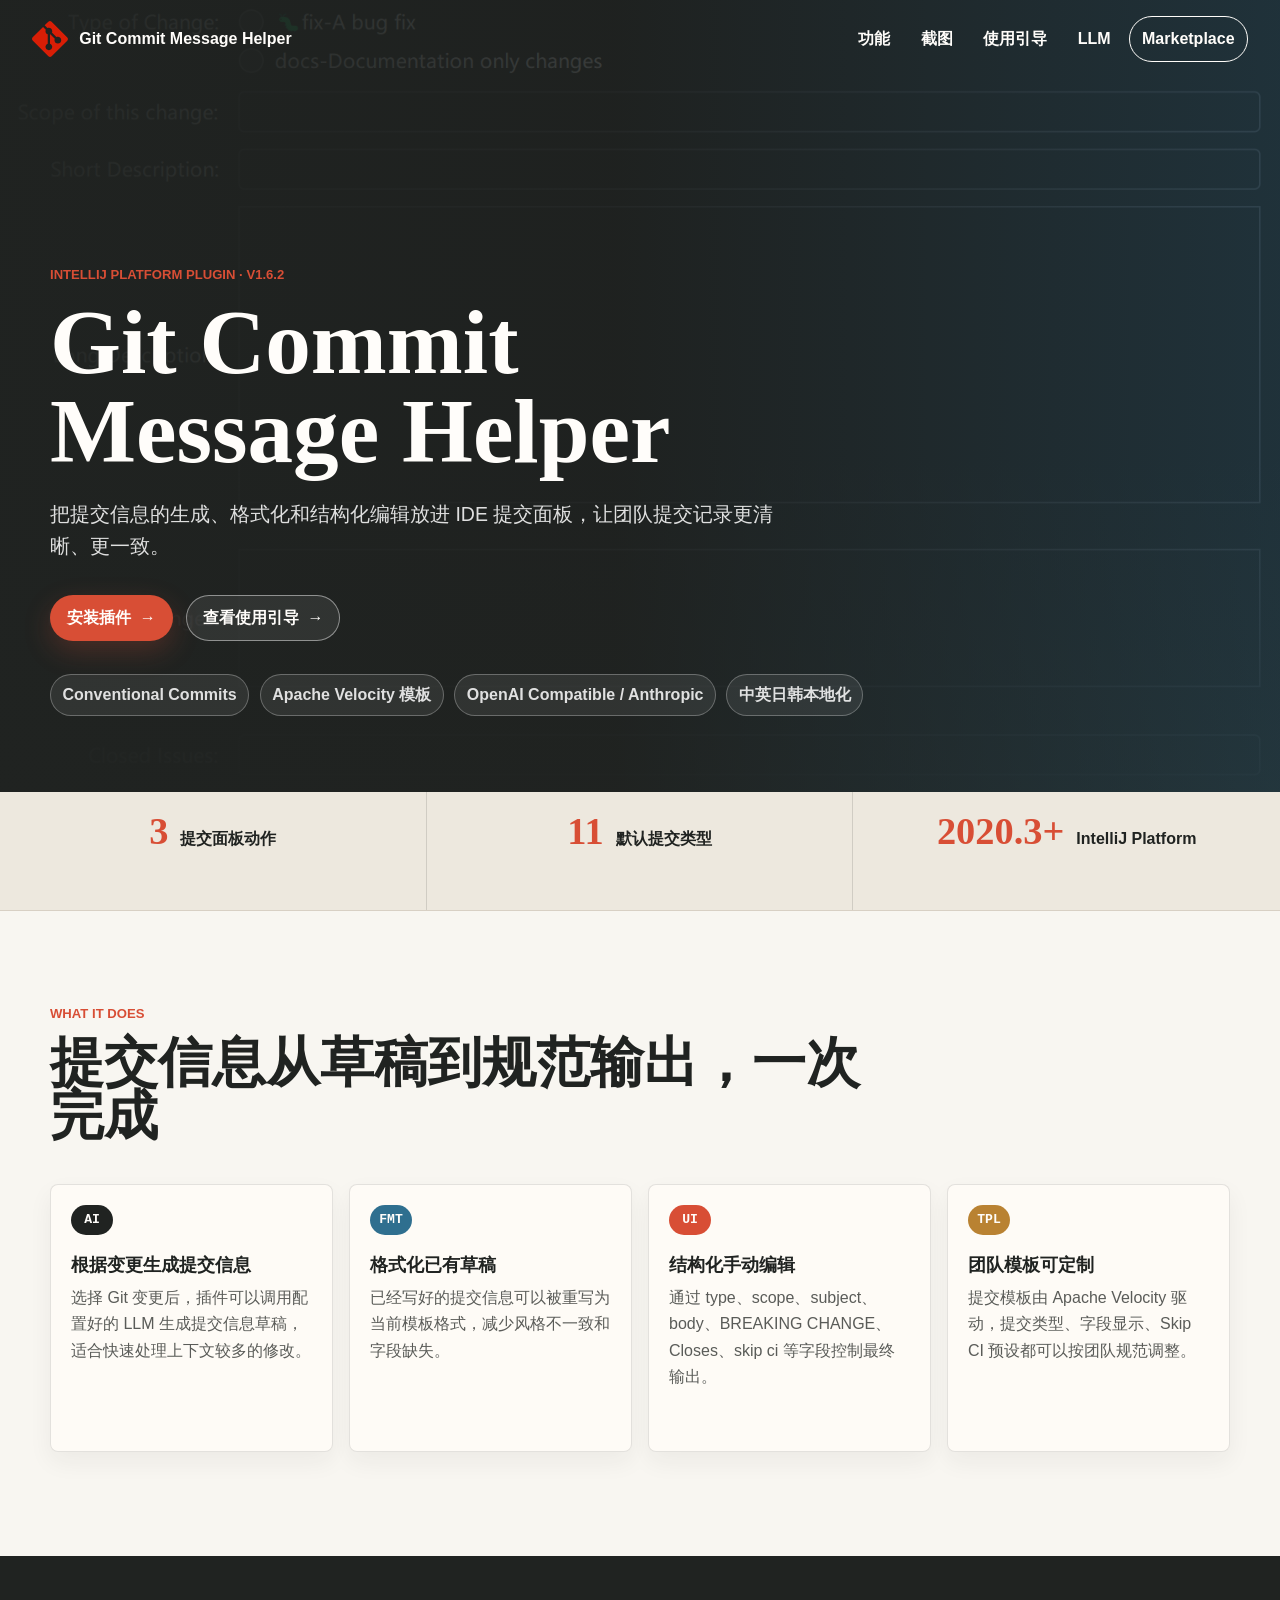
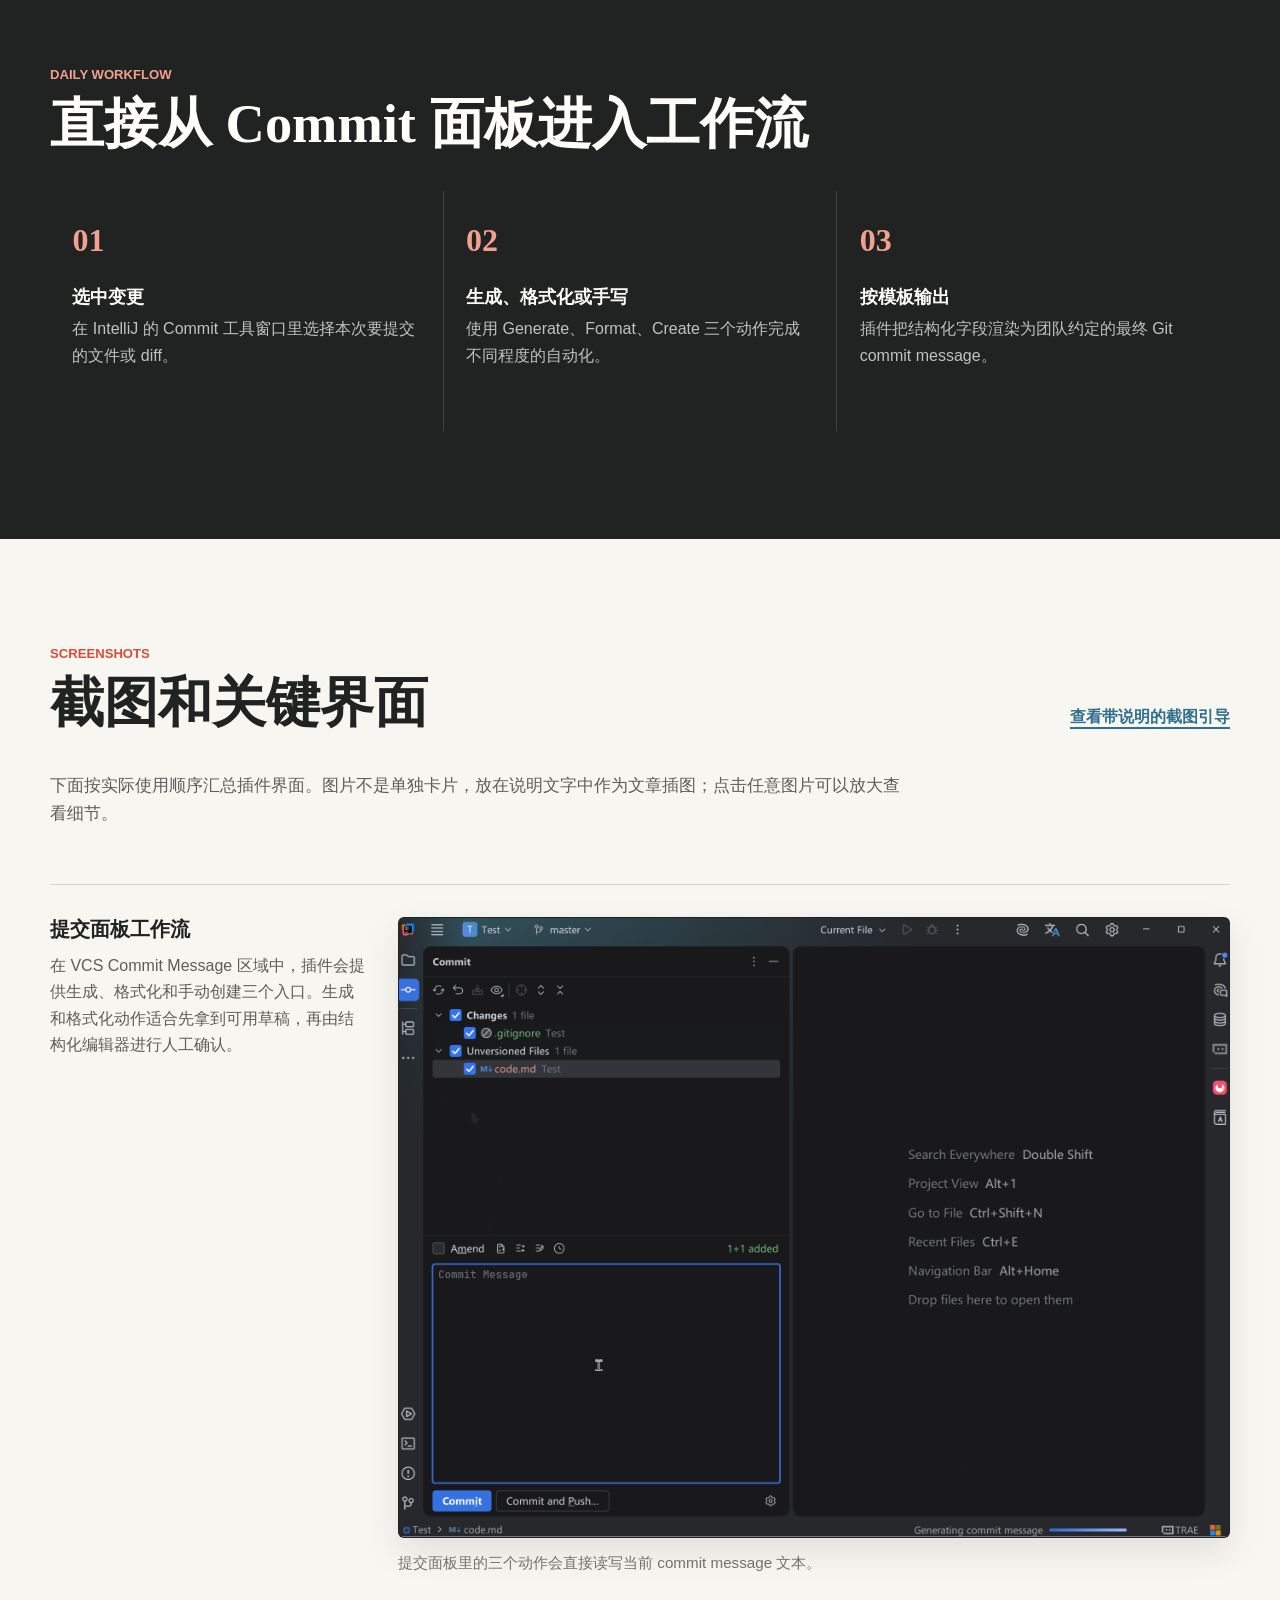
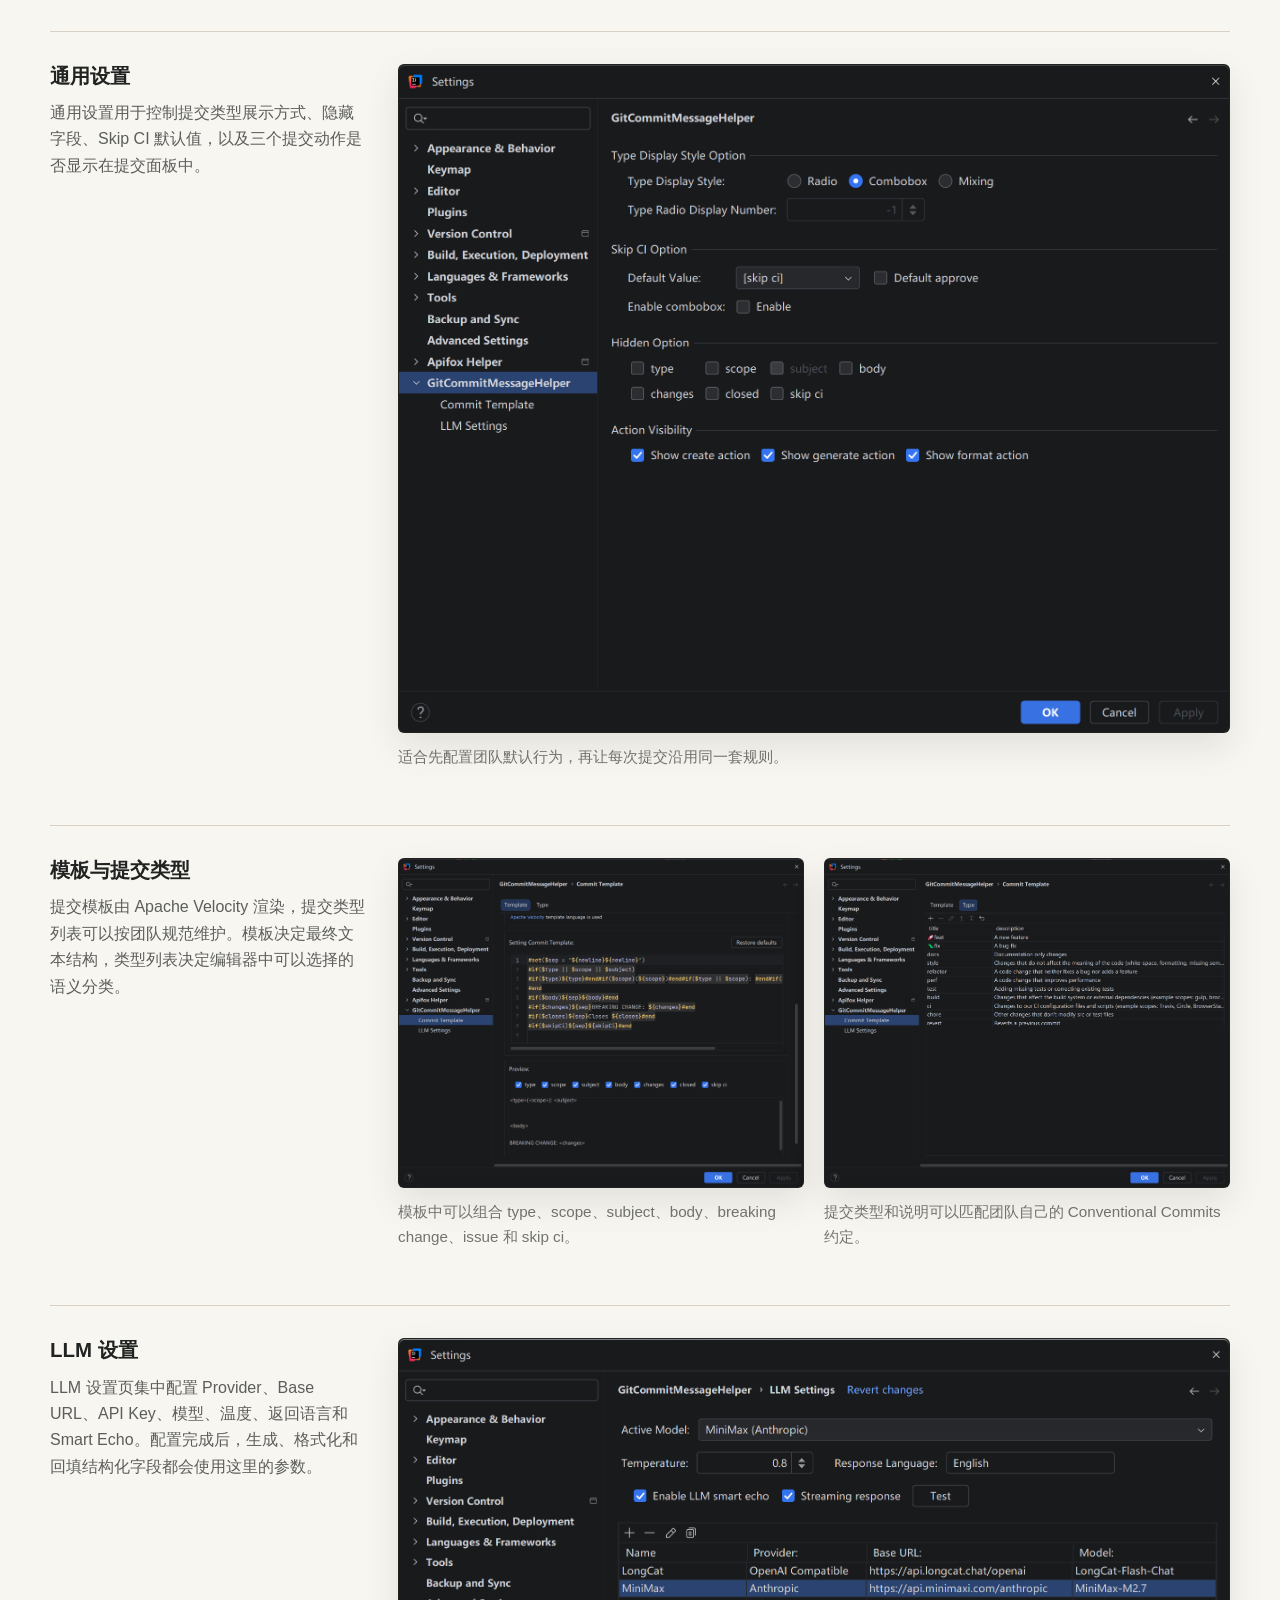
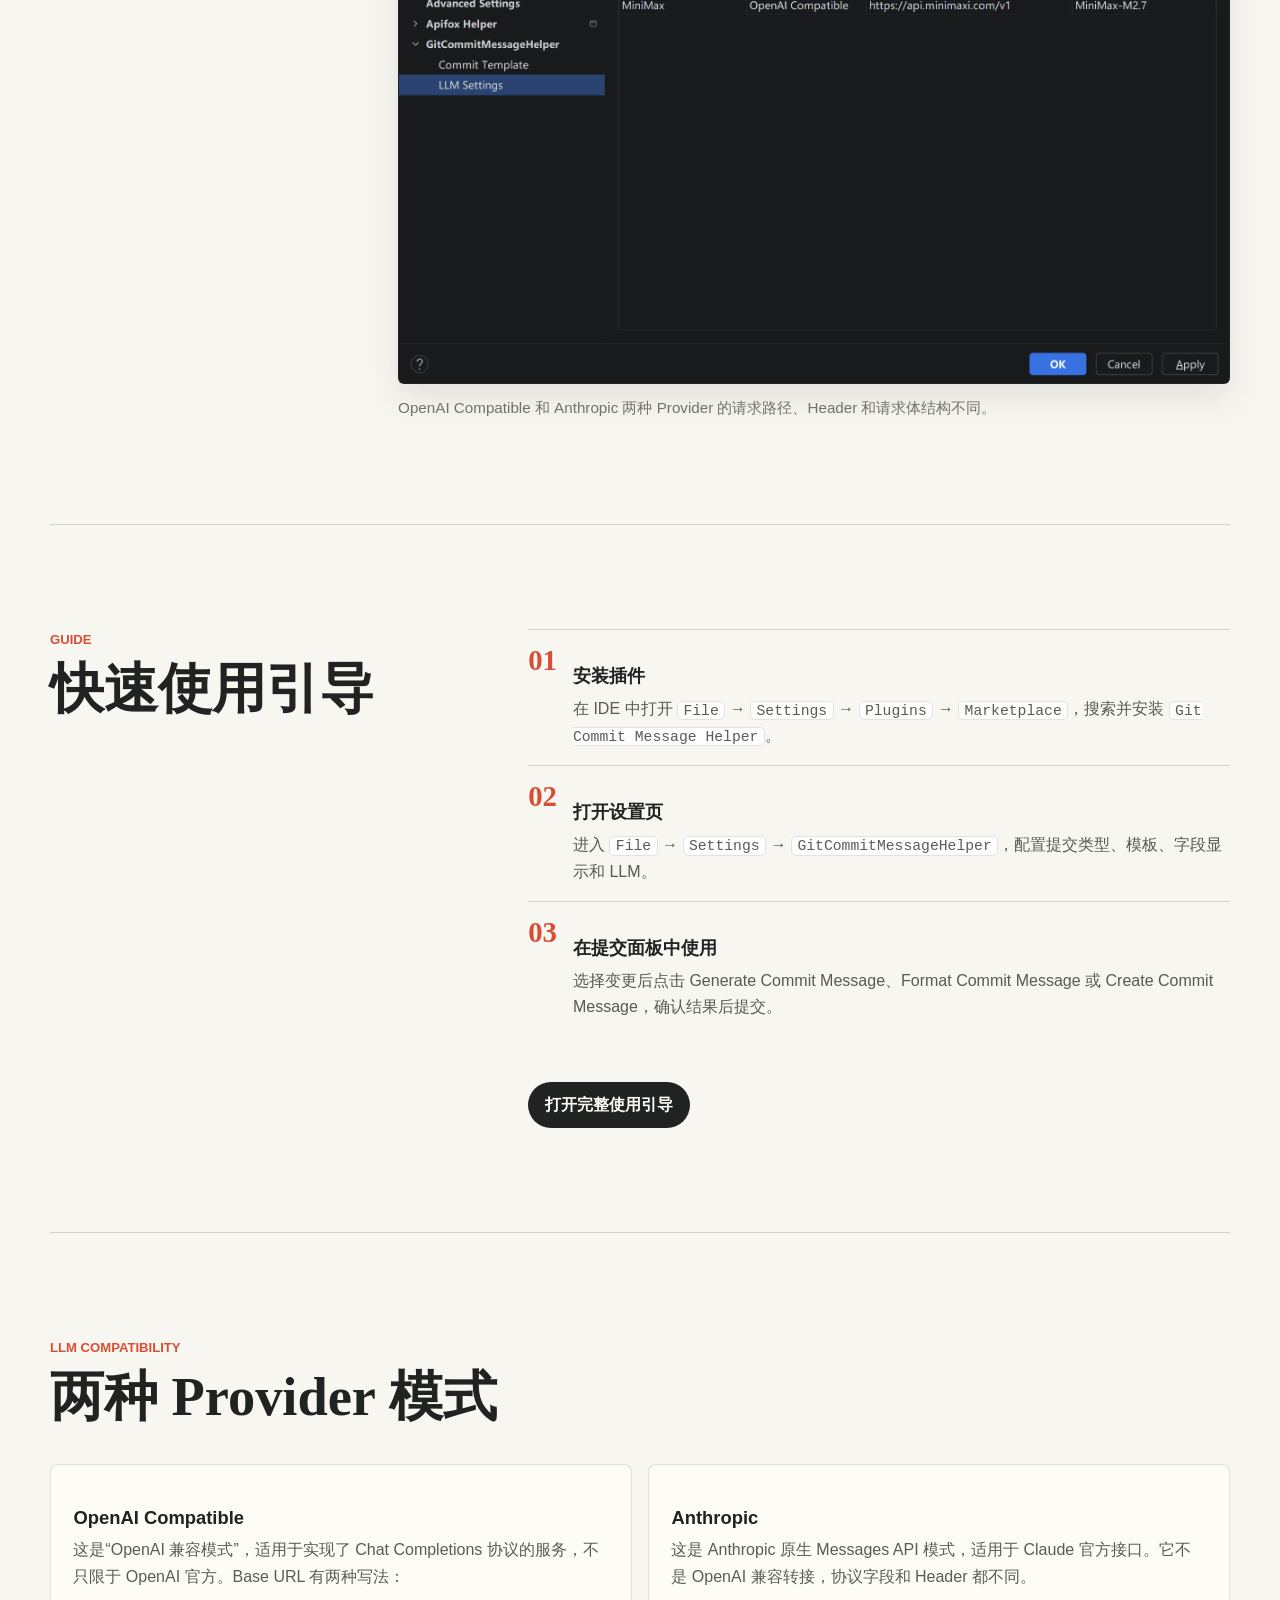
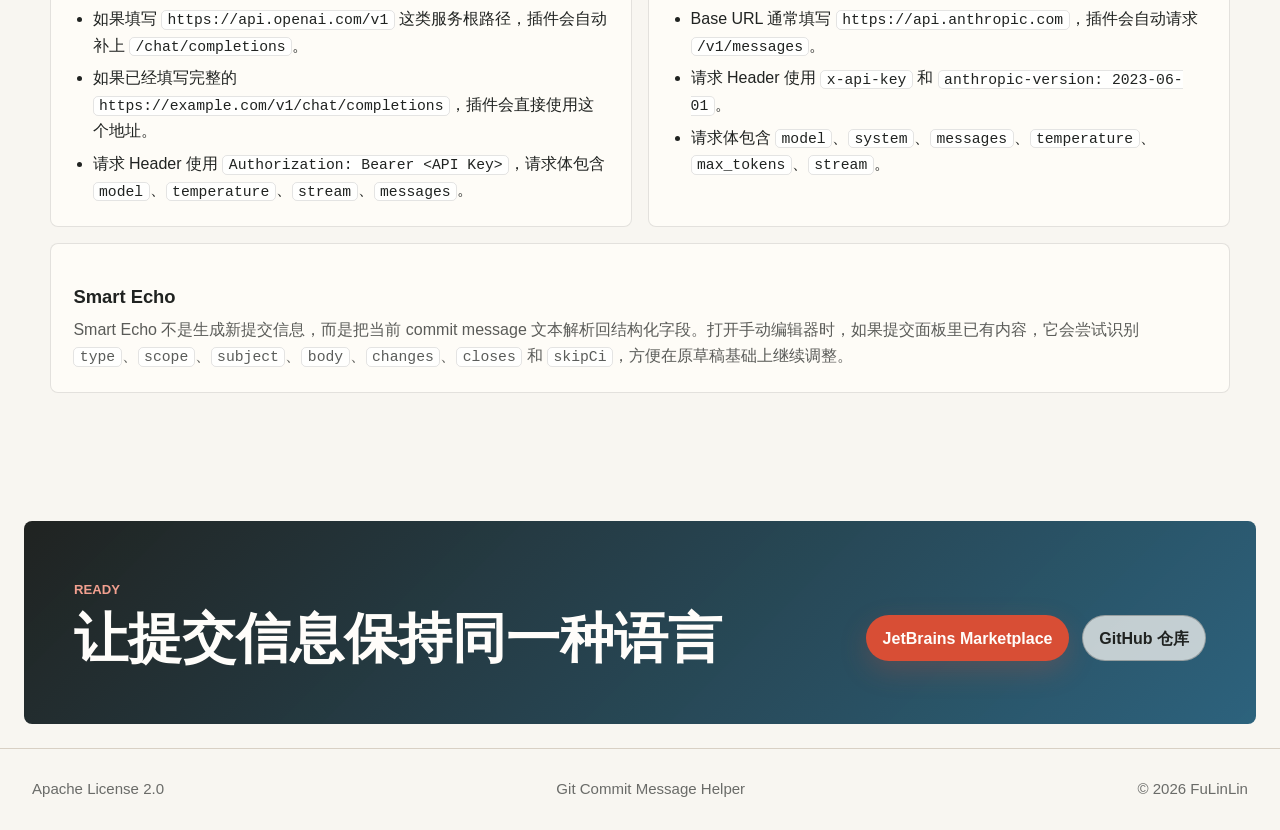
==== commit 6c561f26: "docs: improve mobile Pages layout" ====
--- a/index.html
+++ b/index.html
@@ -5,6 +5,8 @@
   <meta name="viewport" content="width=device-width, initial-scale=1">
   <title>Git Commit Message Helper | IntelliJ 提交信息助手</title>
   <meta name="description" content="Git Commit Message Helper 是一个 IntelliJ Platform 插件，提供结构化提交编辑器、Conventional Commit 模板和 LLM 提交信息生成能力。">
+  <meta name="theme-color" content="#202321">
+  <meta name="format-detection" content="telephone=no">
   <meta property="og:title" content="Git Commit Message Helper">
   <meta property="og:description" content="在 IntelliJ IDEA 里生成、格式化并规范化 Git 提交信息。">
   <meta property="og:type" content="website">
--- a/styles.css
+++ b/styles.css
@@ -17,6 +17,7 @@
 }
 
 html {
+  scroll-padding-top: 92px;
   scroll-behavior: smooth;
 }
 
@@ -28,6 +29,8 @@
   font-size: 16px;
   line-height: 1.65;
   letter-spacing: 0;
+  overflow-x: clip;
+  -webkit-text-size-adjust: 100%;
 }
 
 body::before {
@@ -59,6 +62,11 @@
   padding: 0.05rem 0.34rem;
   font-family: "Cascadia Mono", "JetBrains Mono", Consolas, monospace;
   font-size: 0.92em;
+  overflow-wrap: anywhere;
+}
+
+section[id] {
+  scroll-margin-top: 92px;
 }
 
 .skip-link {
@@ -467,7 +475,7 @@
 .workflow__step p,
 .guide-item p,
 .provider p,
-  .settings-grid p {
+.settings-grid p {
   margin: 0;
   color: rgba(32, 35, 33, 0.74);
 }
@@ -868,6 +876,7 @@
   background: transparent;
   color: inherit;
   padding: 0;
+  white-space: pre-wrap;
 }
 
 .provider-grid--guide {
@@ -875,6 +884,10 @@
 }
 
 @media (max-width: 980px) {
+  body.nav-open {
+    overflow: hidden;
+  }
+
   .site-header {
     padding: 14px 20px;
   }
@@ -894,6 +907,8 @@
     background: rgba(251, 251, 247, 0.98);
     color: var(--ink);
     padding: 0.6rem;
+    max-height: calc(100svh - 92px);
+    overflow-y: auto;
     box-shadow: var(--shadow);
   }
 
@@ -946,21 +961,56 @@
 }
 
 @media (max-width: 720px) {
+  html {
+    scroll-padding-top: 76px;
+  }
+
   body {
     font-size: 15px;
   }
 
+  body::before {
+    background-size: 32px 32px;
+  }
+
+  section[id] {
+    scroll-margin-top: 76px;
+  }
+
   .brand span {
     max-width: 230px;
   }
 
+  .brand img {
+    width: 30px;
+    height: 30px;
+  }
+
+  .nav-toggle {
+    width: 40px;
+    height: 40px;
+  }
+
+  .nav-toggle span:first-child {
+    top: 14px;
+  }
+
+  .nav-toggle span:last-child {
+    top: 23px;
+  }
+
   .hero {
-    min-height: 700px;
+    min-height: 660px;
+    min-height: min(700px, 92svh);
+  }
+
+  .hero__image {
+    object-position: 58% top;
   }
 
   .hero__content {
     width: min(100% - 32px, 1180px);
-    padding: 128px 0 54px;
+    padding: 112px 0 44px;
   }
 
   .hero h1,
@@ -968,10 +1018,28 @@
   .cta h2,
   .guide-hero h1 {
     font-size: 2.6rem;
+    line-height: 1.02;
   }
 
   .hero__lead {
     font-size: 1.04rem;
+    line-height: 1.7;
+  }
+
+  .hero__kicker,
+  .eyebrow {
+    font-size: 0.76rem;
+    line-height: 1.25;
+  }
+
+  .signal-list {
+    gap: 0.48rem;
+    margin-top: 1.45rem;
+  }
+
+  .signal-list li {
+    padding: 0.36rem 0.58rem;
+    font-size: 0.88rem;
   }
 
   .intro-band {
@@ -996,12 +1064,12 @@
   }
 
   .section {
-    padding: 72px 0;
+    padding: 58px 0;
   }
 
   .section--ink {
     width: 100%;
-    padding: 72px 16px;
+    padding: 58px 16px;
   }
 
   .section__heading--split {
@@ -1023,6 +1091,61 @@
     min-height: auto;
   }
 
+  .feature-card,
+  .provider,
+  .settings-grid article {
+    padding: 1rem;
+  }
+
+  .screenshot-article {
+    gap: 2.5rem;
+  }
+
+  .article-block {
+    gap: 1rem;
+    padding-top: 1.35rem;
+  }
+
+  .article-block--compact {
+    margin-top: 1.5rem;
+  }
+
+  .article-copy h3 {
+    font-size: 1.12rem;
+  }
+
+  .article-copy p,
+  .article-lead,
+  .provider li {
+    font-size: 0.95rem;
+  }
+
+  .image-preview img {
+    border-radius: 5px;
+    box-shadow: 0 10px 26px rgba(32, 35, 33, 0.11);
+  }
+
+  .article-figure figcaption,
+  .guide-shot figcaption {
+    font-size: 0.88rem;
+    line-height: 1.55;
+  }
+
+  .provider ul {
+    padding-left: 1rem;
+  }
+
+  .template-sample,
+  .endpoint-sample {
+    padding: 0.9rem;
+    font-size: 0.86rem;
+  }
+
+  .endpoint-sample code {
+    white-space: pre-wrap;
+    overflow-wrap: anywhere;
+  }
+
   .cta {
     flex-direction: column;
     align-items: flex-start;
@@ -1037,7 +1160,7 @@
   }
 
   .guide-hero {
-    padding: 120px 0 48px;
+    padding: 104px 0 42px;
   }
 
   .guide-section {
@@ -1059,6 +1182,28 @@
     border-right: 0;
     border-bottom: 1px solid rgba(32, 35, 33, 0.1);
   }
+
+  .preview-dialog {
+    width: calc(100% - 18px);
+    max-height: calc(100dvh - 18px);
+    padding: 0.75rem;
+  }
+
+  .preview-dialog h2 {
+    margin: 0 3rem 0.7rem 0;
+    font-size: 1rem;
+  }
+
+  .preview-dialog img {
+    max-height: calc(100dvh - 104px);
+  }
+
+  .dialog-close {
+    top: 0.58rem;
+    right: 0.58rem;
+    width: 34px;
+    height: 34px;
+  }
 }
 
 @media (max-width: 440px) {
@@ -1067,8 +1212,8 @@
   }
 
   .brand span {
-    max-width: 184px;
-    font-size: 0.94rem;
+    max-width: 176px;
+    font-size: 0.9rem;
   }
 
   .hero h1,
@@ -1078,6 +1223,10 @@
     font-size: 2.1rem;
   }
 
+  .guide-section h2 {
+    font-size: 1.86rem;
+  }
+
   .button {
     width: 100%;
   }
@@ -1085,6 +1234,26 @@
   .hero__actions,
   .cta__actions {
     width: 100%;
+  }
+}
+
+@media (max-width: 360px) {
+  .brand span {
+    max-width: 145px;
+  }
+
+  .hero h1,
+  .section h2,
+  .cta h2,
+  .guide-hero h1 {
+    font-size: 1.92rem;
+  }
+
+  .hero__content,
+  .section,
+  .guide-hero,
+  .guide-section {
+    width: min(100% - 24px, 1180px);
   }
 }
 
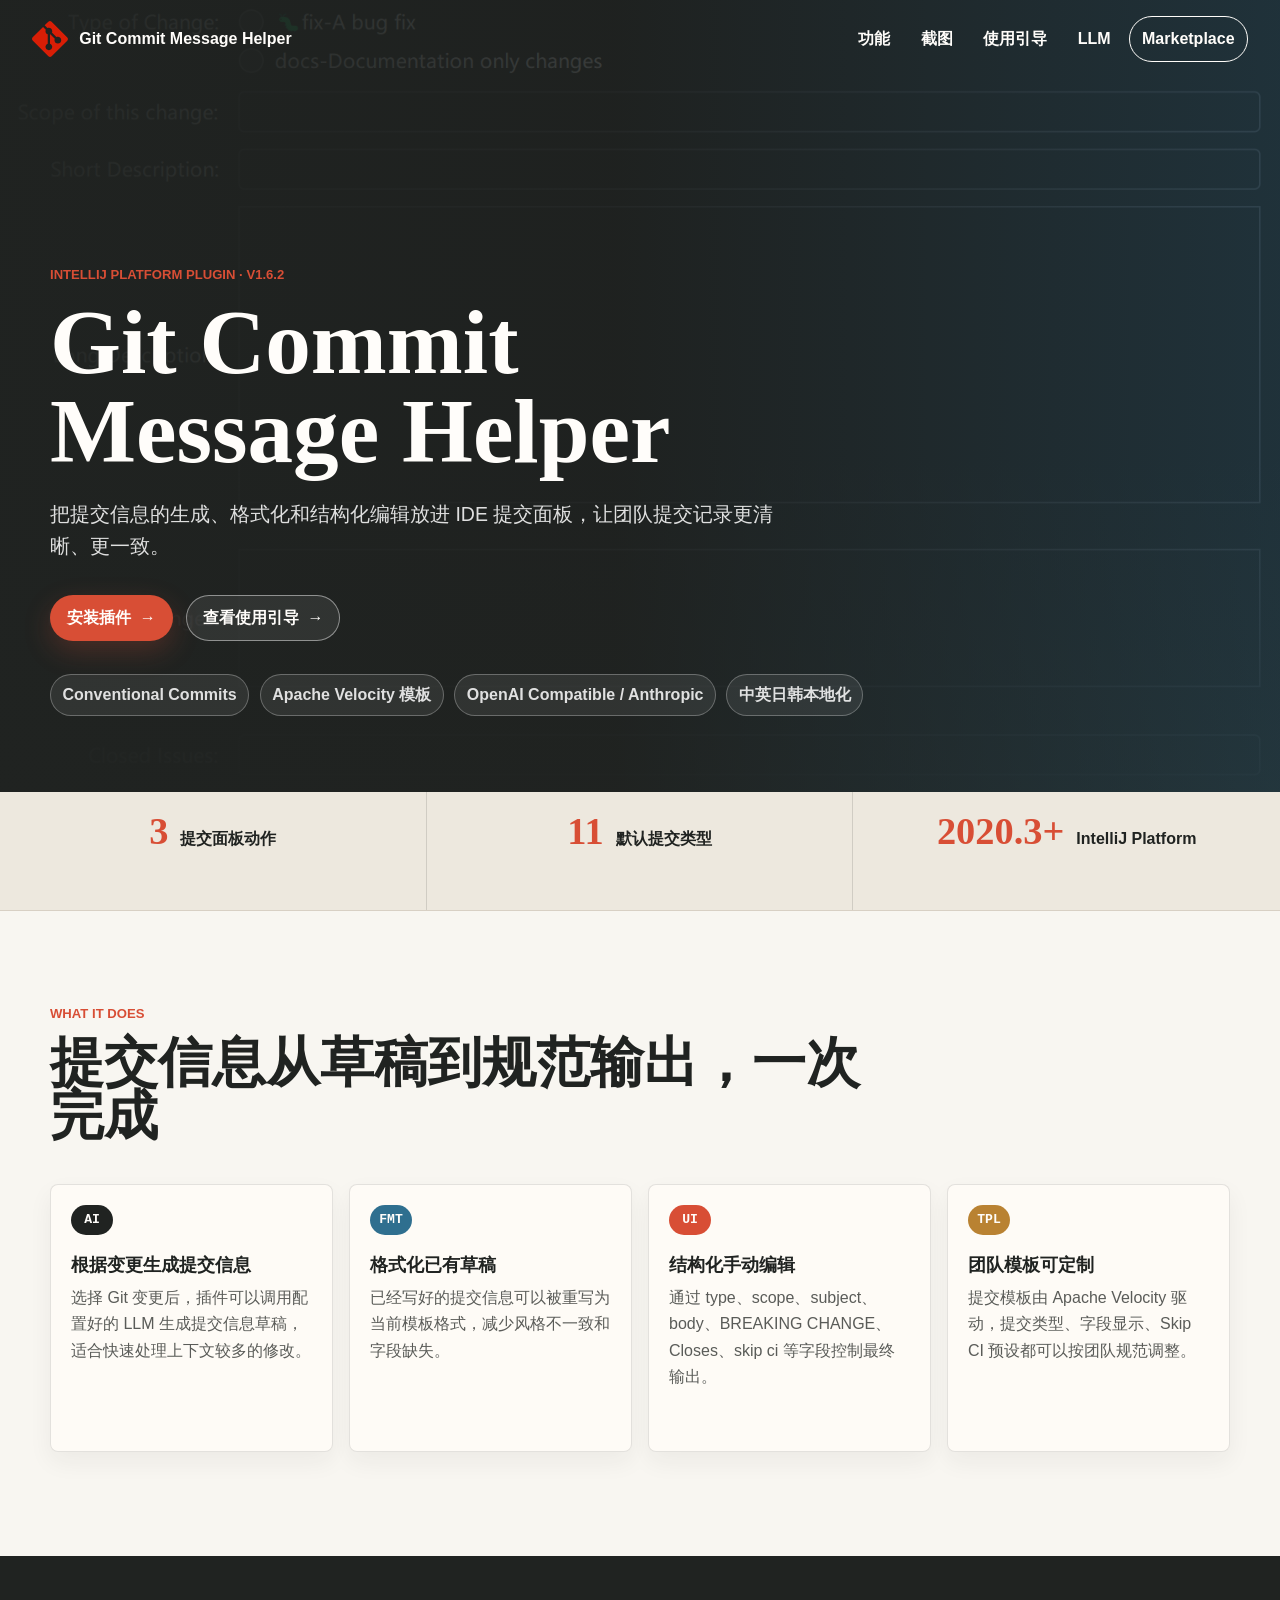
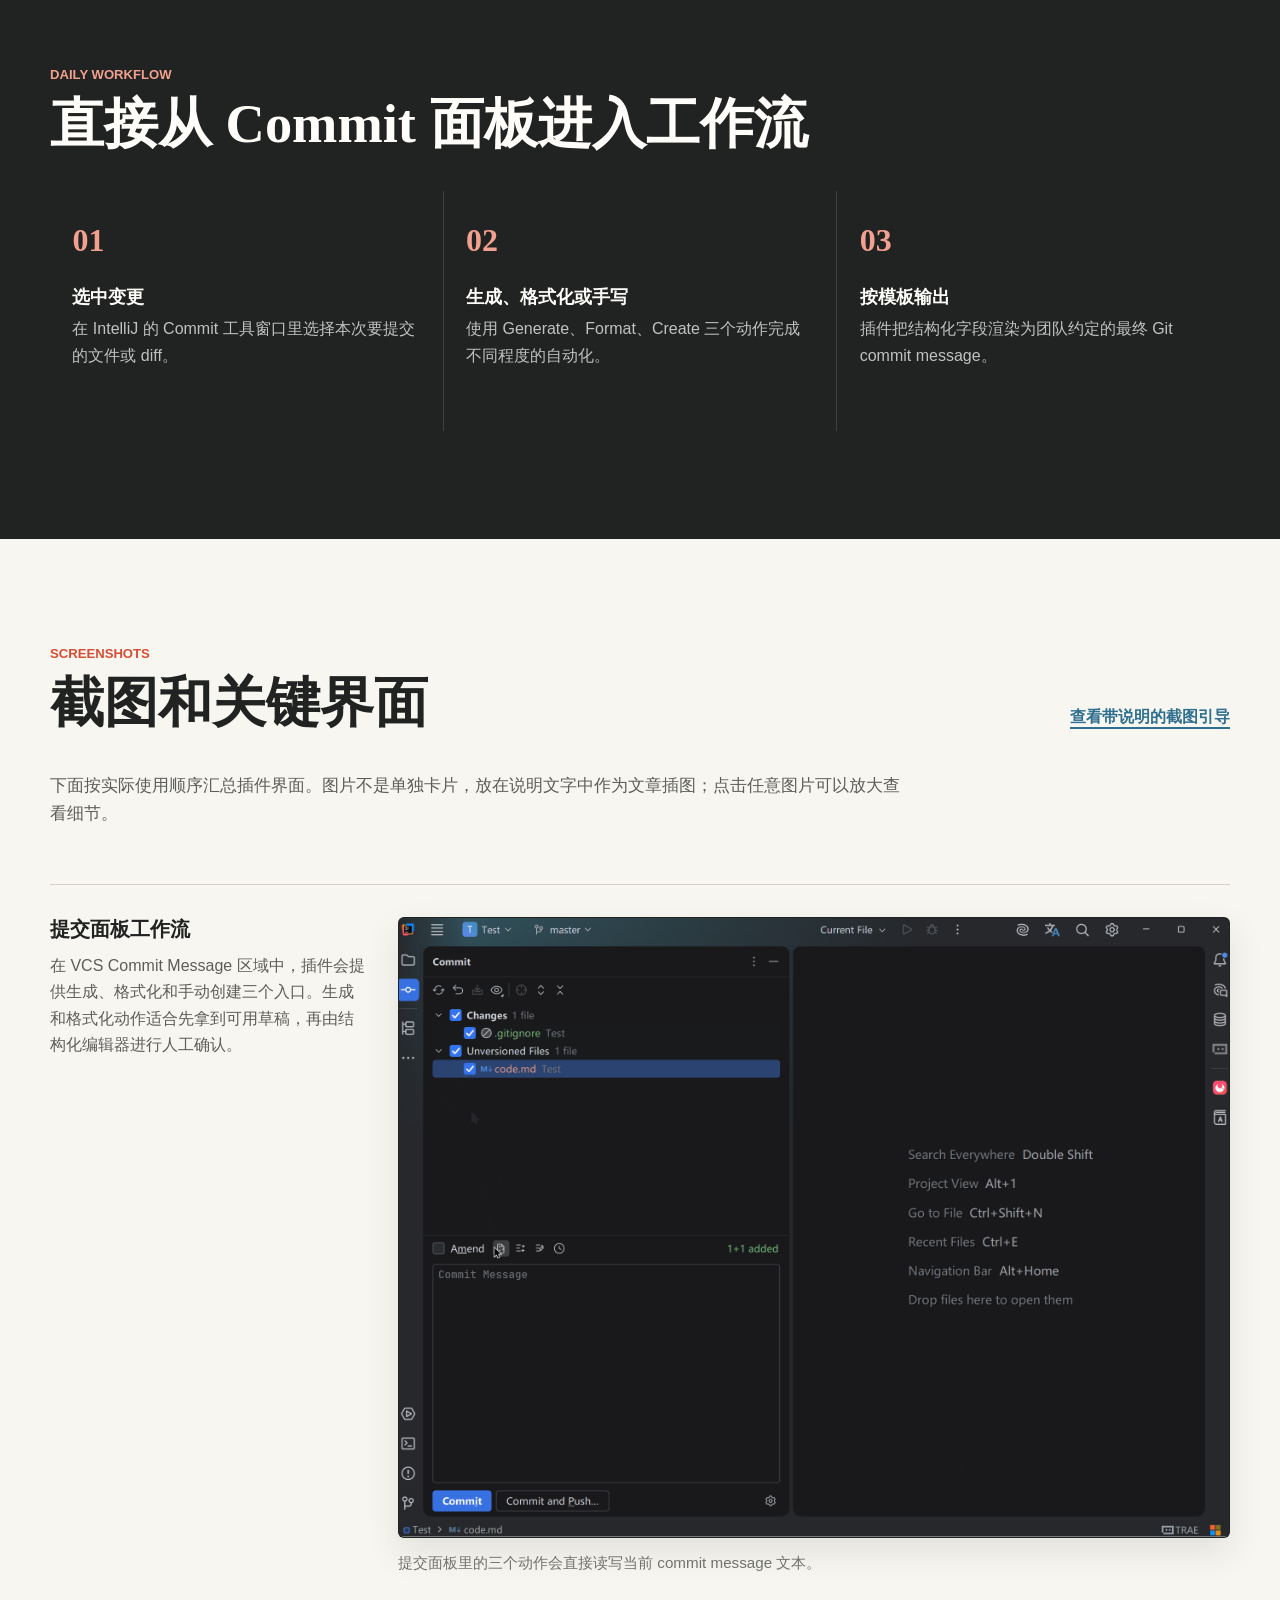
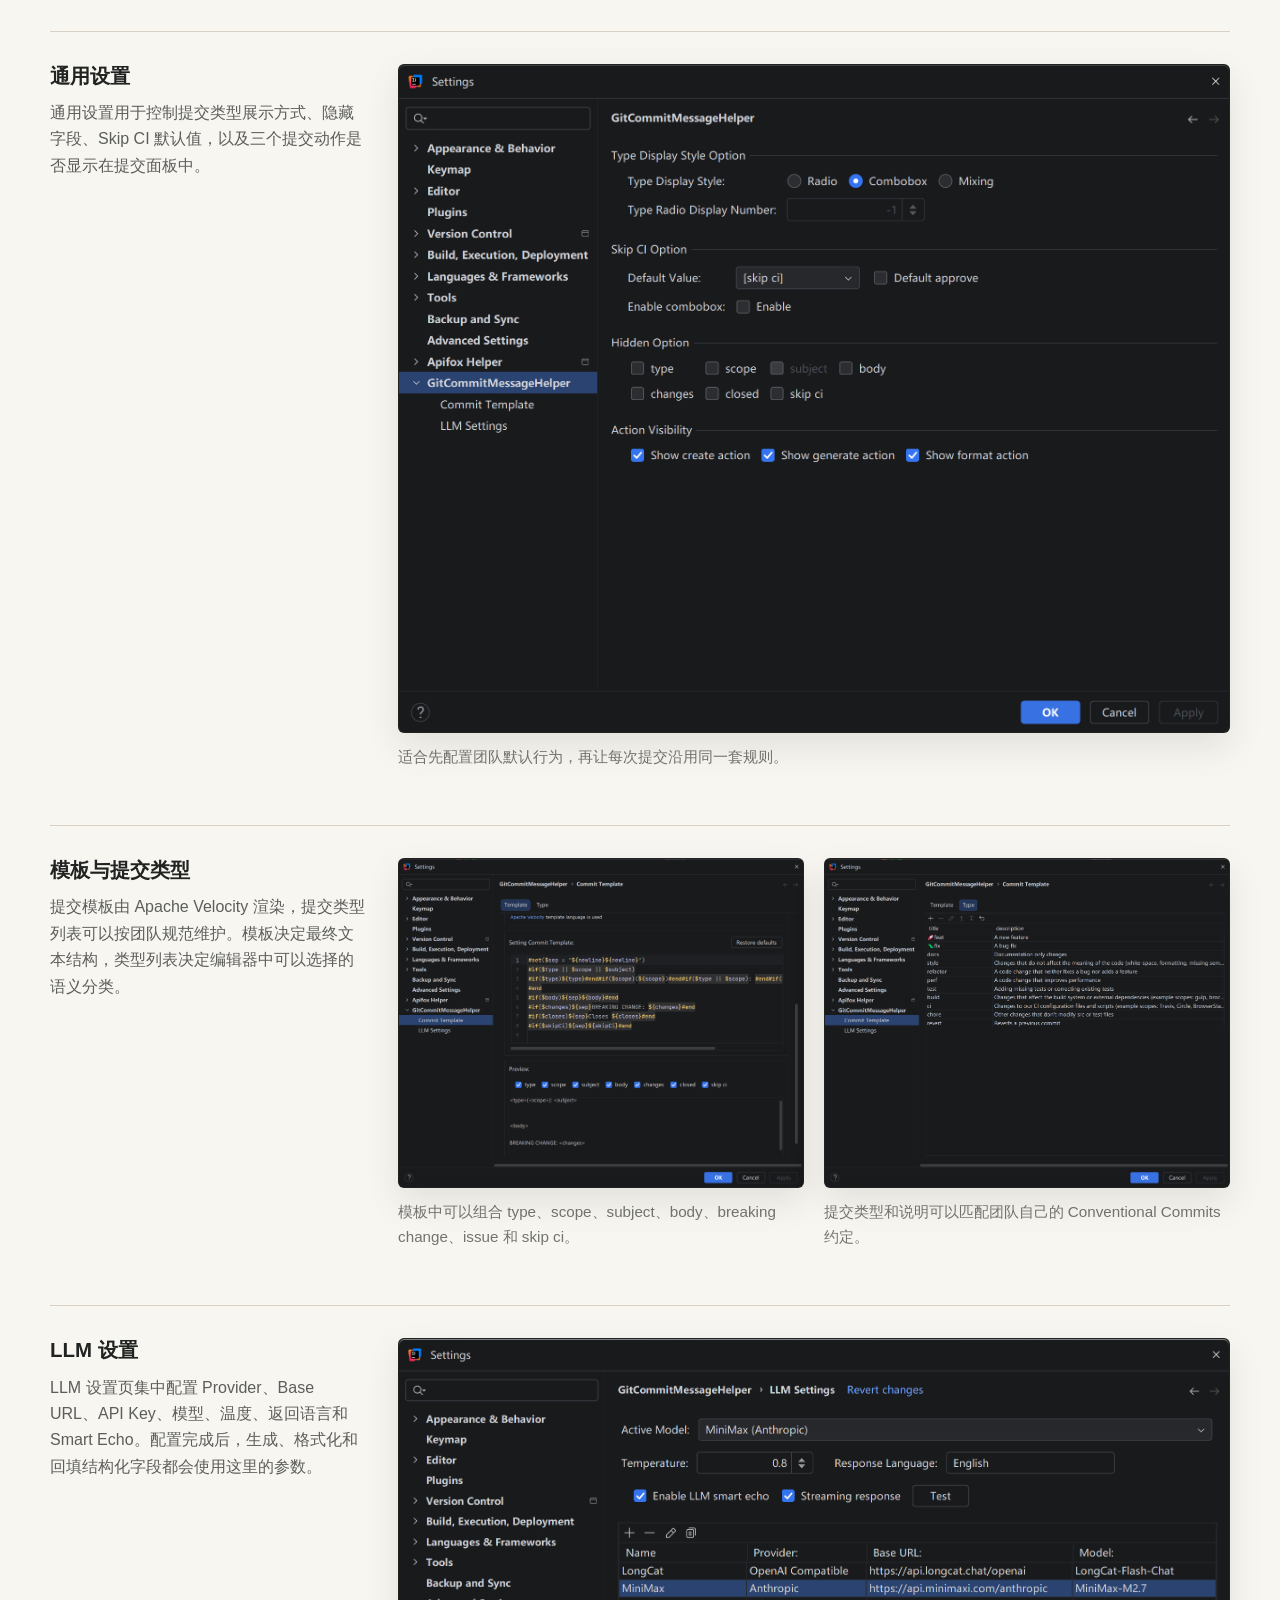
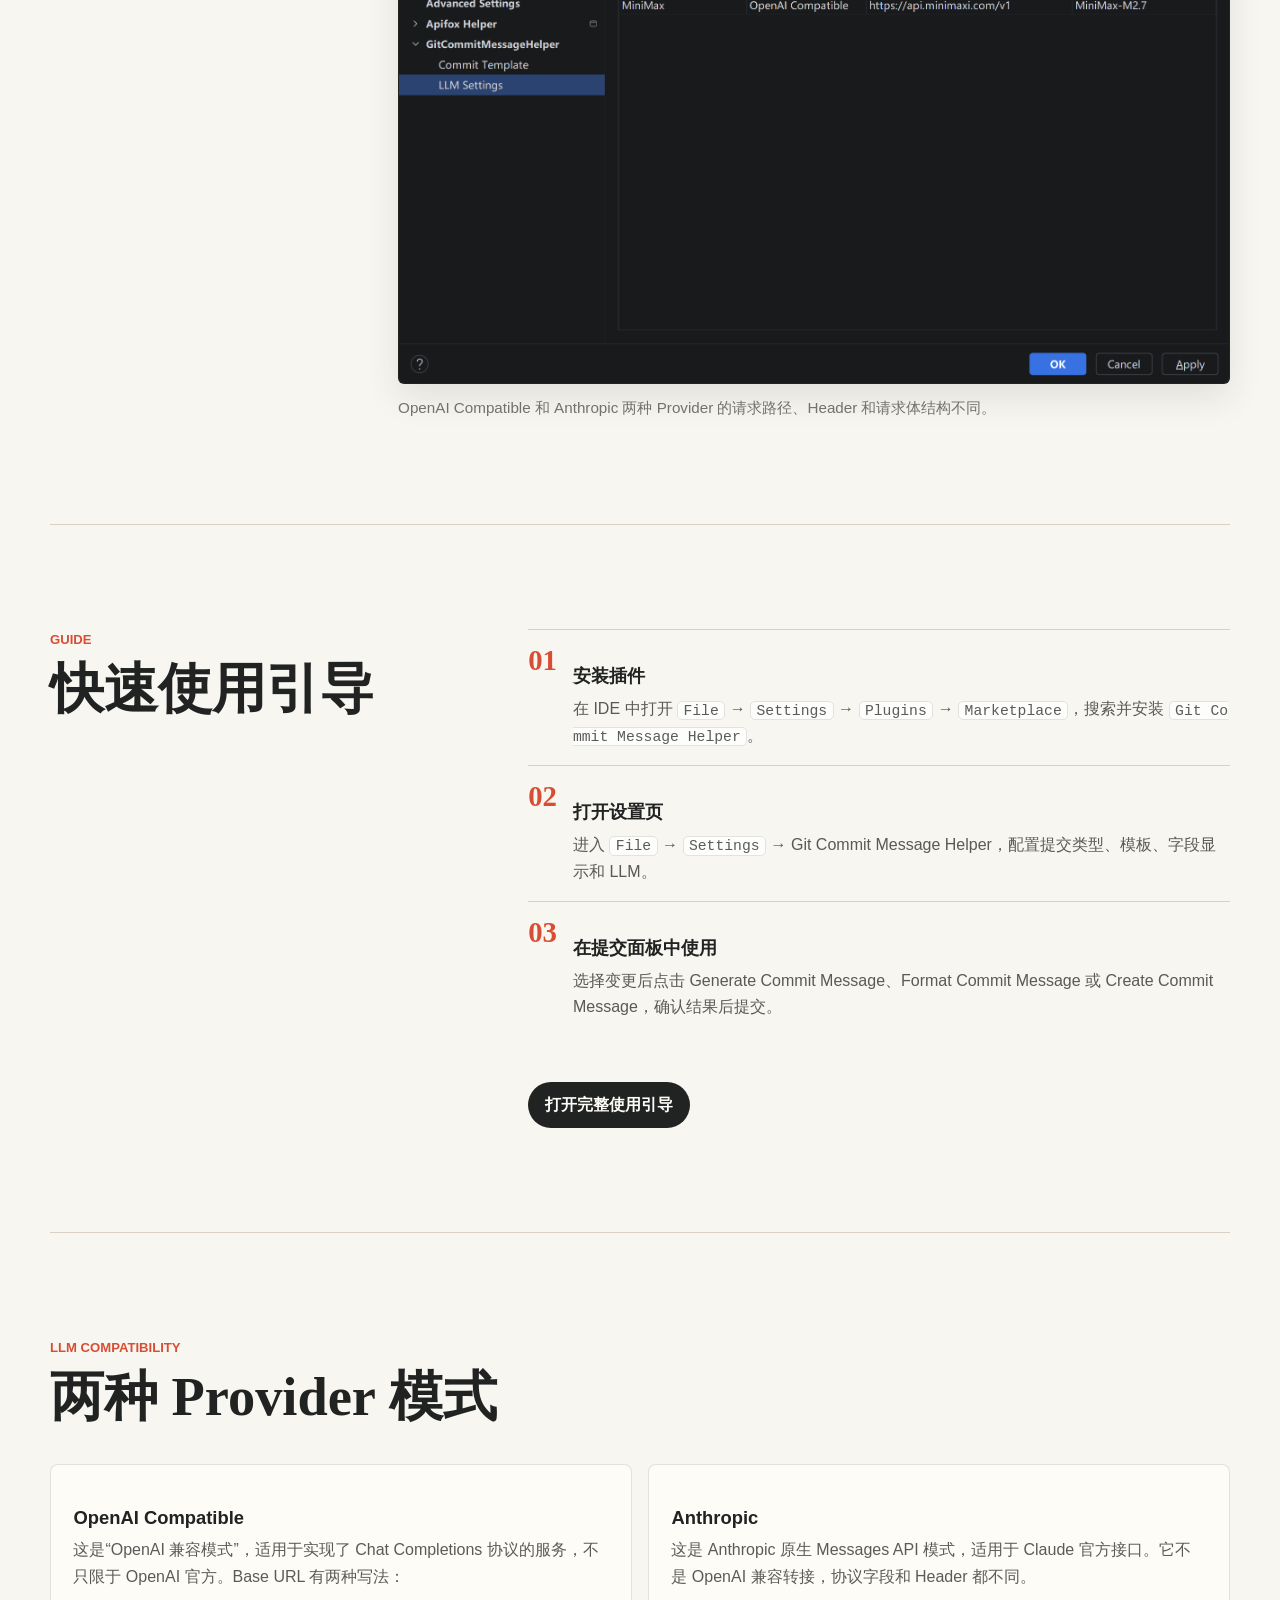
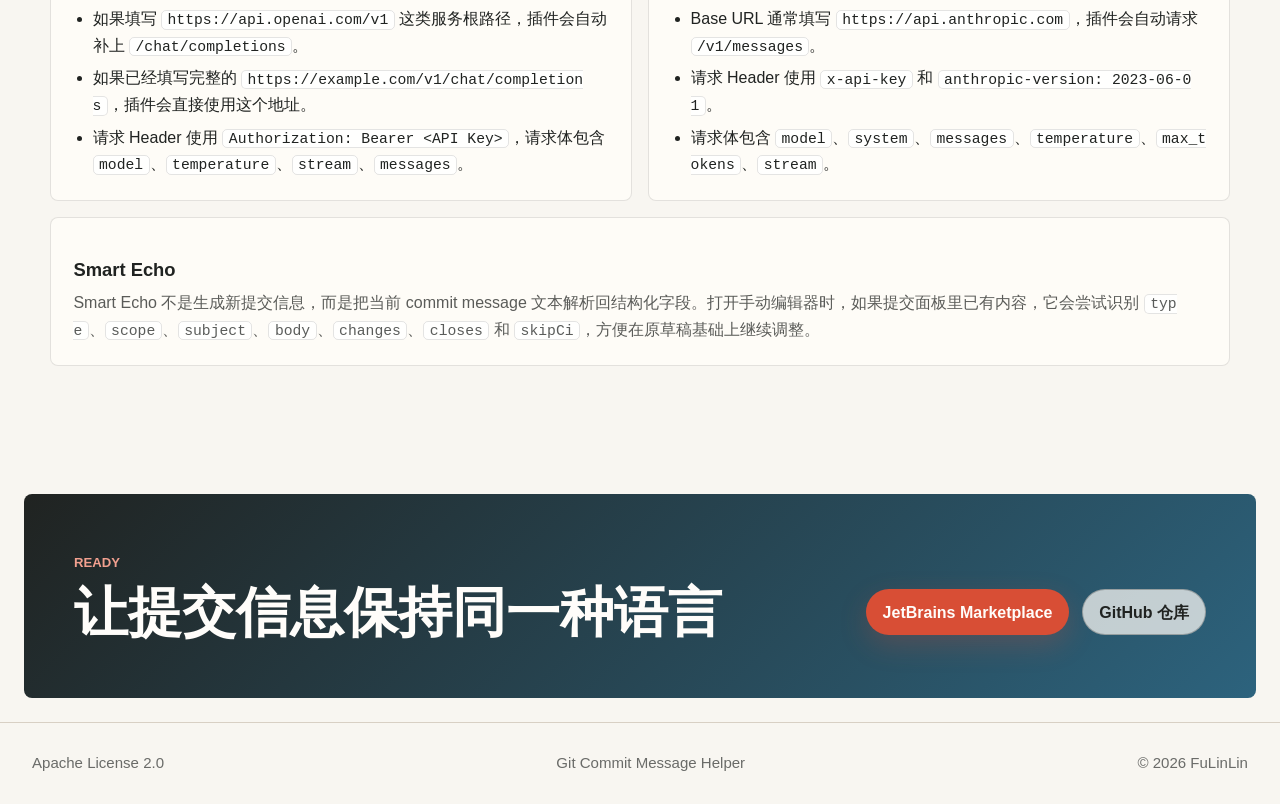
==== commit cc35e34b: "docs: refine mobile Pages layout" ====
--- a/index.html
+++ b/index.html
@@ -229,7 +229,7 @@
           <span class="guide-item__index">02</span>
           <div>
             <h3>打开设置页</h3>
-            <p>进入 <code>File</code> → <code>Settings</code> → <code>GitCommitMessageHelper</code>，配置提交类型、模板、字段显示和 LLM。</p>
+            <p>进入 <code>File</code> → <code>Settings</code> → Git Commit Message Helper，配置提交类型、模板、字段显示和 LLM。</p>
           </div>
         </article>
         <article class="guide-item">
--- a/styles.css
+++ b/styles.css
@@ -33,6 +33,12 @@
   -webkit-text-size-adjust: 100%;
 }
 
+p,
+li,
+figcaption {
+  overflow-wrap: anywhere;
+}
+
 body::before {
   position: fixed;
   inset: 0;
@@ -63,6 +69,8 @@
   font-family: "Cascadia Mono", "JetBrains Mono", Consolas, monospace;
   font-size: 0.92em;
   overflow-wrap: anywhere;
+  white-space: normal;
+  word-break: break-all;
 }
 
 section[id] {
@@ -426,6 +434,7 @@
 }
 
 .feature-card {
+  min-width: 0;
   min-height: 268px;
   border: 1px solid rgba(32, 35, 33, 0.12);
   border-radius: 8px;
@@ -492,6 +501,7 @@
 }
 
 .workflow__step {
+  min-width: 0;
   min-height: 240px;
   background: var(--ink);
   padding: 1.4rem;
@@ -603,8 +613,13 @@
   display: grid;
   grid-template-columns: auto 1fr;
   gap: 1rem;
+  min-width: 0;
   border-top: 1px solid var(--line);
   padding-top: 1rem;
+}
+
+.guide-item > div {
+  min-width: 0;
 }
 
 .guide-item__index {
@@ -629,6 +644,7 @@
 }
 
 .provider {
+  min-width: 0;
   border: 1px solid rgba(32, 35, 33, 0.12);
   border-radius: 8px;
   background: rgba(255, 253, 248, 0.84);
@@ -788,6 +804,10 @@
   max-width: 860px;
 }
 
+.guide-section__content {
+  min-width: 0;
+}
+
 .steps {
   display: grid;
   gap: 0.72rem;
@@ -814,6 +834,7 @@
 
 .action-table [role="columnheader"],
 .action-table [role="cell"] {
+  min-width: 0;
   padding: 0.9rem 1rem;
 }
 
@@ -840,6 +861,7 @@
 }
 
 .settings-grid article {
+  min-width: 0;
   border: 1px solid rgba(32, 35, 33, 0.12);
   border-radius: 8px;
   background: rgba(255, 253, 248, 0.78);
@@ -908,16 +930,30 @@
     color: var(--ink);
     padding: 0.6rem;
     max-height: calc(100svh - 92px);
-    overflow-y: auto;
+    overflow-x: auto;
+    overflow-y: hidden;
+    overscroll-behavior-x: contain;
+    scroll-snap-type: x proximity;
+    scrollbar-width: none;
+    -webkit-overflow-scrolling: touch;
     box-shadow: var(--shadow);
   }
 
   .site-nav.is-open {
-    display: grid;
+    display: flex;
+    gap: 0.4rem;
+  }
+
+  .site-nav::-webkit-scrollbar {
+    display: none;
   }
 
   .site-nav a {
-    border-radius: 6px;
+    flex: 0 0 auto;
+    border-radius: 999px;
+    padding: 0.52rem 0.72rem;
+    scroll-snap-align: start;
+    white-space: nowrap;
   }
 
   .hero {
@@ -1000,8 +1036,7 @@
   }
 
   .hero {
-    min-height: 660px;
-    min-height: min(700px, 92svh);
+    min-height: auto;
   }
 
   .hero__image {
@@ -1010,7 +1045,7 @@
 
   .hero__content {
     width: min(100% - 32px, 1180px);
-    padding: 112px 0 44px;
+    padding: 88px 0 30px;
   }
 
   .hero h1,
@@ -1022,8 +1057,9 @@
   }
 
   .hero__lead {
+    margin-top: 0.95rem;
     font-size: 1.04rem;
-    line-height: 1.7;
+    line-height: 1.58;
   }
 
   .hero__kicker,
@@ -1033,28 +1069,64 @@
   }
 
   .signal-list {
-    gap: 0.48rem;
-    margin-top: 1.45rem;
+    flex-wrap: nowrap;
+    gap: 0.45rem;
+    margin: 1rem -16px 0 0;
+    overflow-x: auto;
+    overscroll-behavior-x: contain;
+    padding: 0 16px 0.15rem 0;
+    scroll-snap-type: x proximity;
+    scrollbar-width: none;
+    -webkit-overflow-scrolling: touch;
+  }
+
+  .signal-list::-webkit-scrollbar {
+    display: none;
   }
 
   .signal-list li {
+    flex: 0 0 auto;
     padding: 0.36rem 0.58rem;
     font-size: 0.88rem;
+    scroll-snap-align: start;
+  }
+
+  .hero__actions {
+    gap: 0.55rem;
+    margin-top: 1.25rem;
+  }
+
+  .button {
+    min-height: 42px;
+    padding: 0.62rem 0.9rem;
   }
 
   .intro-band {
-    grid-template-columns: 1fr;
+    grid-template-columns: repeat(3, minmax(0, 1fr));
   }
 
   .intro-band__item {
-    justify-content: flex-start;
-    min-height: 86px;
+    align-items: flex-start;
+    flex-direction: column;
+    justify-content: center;
+    gap: 0.2rem;
+    min-height: 72px;
+    border-right: 1px solid rgba(32, 35, 33, 0.16);
+    border-bottom: 0;
+    padding: 0.72rem 0.58rem;
+  }
+
+  .intro-band__item:last-child {
     border-right: 0;
-    border-bottom: 1px solid rgba(32, 35, 33, 0.16);
-  }
-
-  .intro-band__item:last-child {
-    border-bottom: 0;
+  }
+
+  .intro-band__item span:last-child {
+    font-size: 0.72rem;
+    line-height: 1.2;
+  }
+
+  .metric {
+    font-size: 1.58rem;
   }
 
   .section,
@@ -1082,13 +1154,46 @@
   .provider-grid,
   .compat-stack,
   .settings-grid,
+  .guide-list {
+    display: flex;
+    grid-template-columns: none;
+    gap: 0.85rem;
+    margin-left: -16px;
+    margin-right: -16px;
+    overflow-x: auto;
+    overscroll-behavior-x: contain;
+    padding: 0 16px 0.75rem;
+    scroll-snap-type: x mandatory;
+    scrollbar-width: none;
+    -webkit-overflow-scrolling: touch;
+  }
+
+  .feature-grid::-webkit-scrollbar,
+  .workflow::-webkit-scrollbar,
+  .provider-grid::-webkit-scrollbar,
+  .compat-stack::-webkit-scrollbar,
+  .settings-grid::-webkit-scrollbar,
+  .guide-list::-webkit-scrollbar {
+    display: none;
+  }
+
   .figure-pair {
     grid-template-columns: 1fr;
   }
 
   .feature-card,
-  .workflow__step {
+  .workflow__step,
+  .provider,
+  .settings-grid article,
+  .guide-item {
+    flex: 0 0 min(84vw, 330px);
     min-height: auto;
+    scroll-snap-align: start;
+  }
+
+  .provider--wide {
+    grid-column: auto;
+    flex-basis: min(88vw, 360px);
   }
 
   .feature-card,
@@ -1160,13 +1265,13 @@
   }
 
   .guide-hero {
-    padding: 104px 0 42px;
+    padding: 92px 0 36px;
   }
 
   .guide-section {
     grid-template-columns: 1fr;
     gap: 1rem;
-    padding: 48px 0;
+    padding: 42px 0;
   }
 
   .guide-section__label {
@@ -1175,12 +1280,18 @@
   }
 
   .action-table [role="row"] {
-    grid-template-columns: 1fr;
+    grid-template-columns: minmax(124px, 0.86fr) minmax(0, 1.14fr);
+  }
+
+  .action-table [role="columnheader"],
+  .action-table [role="cell"] {
+    padding: 0.74rem 0.78rem;
+    font-size: 0.88rem;
   }
 
   .action-table [role="cell"]:first-child {
-    border-right: 0;
-    border-bottom: 1px solid rgba(32, 35, 33, 0.1);
+    border-right: 1px solid rgba(32, 35, 33, 0.1);
+    border-bottom: 0;
   }
 
   .preview-dialog {
@@ -1220,7 +1331,21 @@
   .section h2,
   .cta h2,
   .guide-hero h1 {
-    font-size: 2.1rem;
+    font-size: 1.95rem;
+  }
+
+  .hero__lead {
+    font-size: 0.96rem;
+  }
+
+  .hero__content {
+    width: min(100% - 24px, 1180px);
+    padding-top: 82px;
+  }
+
+  .signal-list {
+    margin-right: -12px;
+    padding-right: 12px;
   }
 
   .guide-section h2 {
@@ -1246,7 +1371,16 @@
   .section h2,
   .cta h2,
   .guide-hero h1 {
-    font-size: 1.92rem;
+    font-size: 1.78rem;
+  }
+
+  .hero__lead {
+    font-size: 0.92rem;
+  }
+
+  .hero__content {
+    padding-top: 78px;
+    padding-bottom: 24px;
   }
 
   .hero__content,
@@ -1254,6 +1388,18 @@
   .guide-hero,
   .guide-section {
     width: min(100% - 24px, 1180px);
+  }
+
+  .feature-grid,
+  .workflow,
+  .provider-grid,
+  .compat-stack,
+  .settings-grid,
+  .guide-list {
+    margin-left: -12px;
+    margin-right: -12px;
+    padding-left: 12px;
+    padding-right: 12px;
   }
 }
 
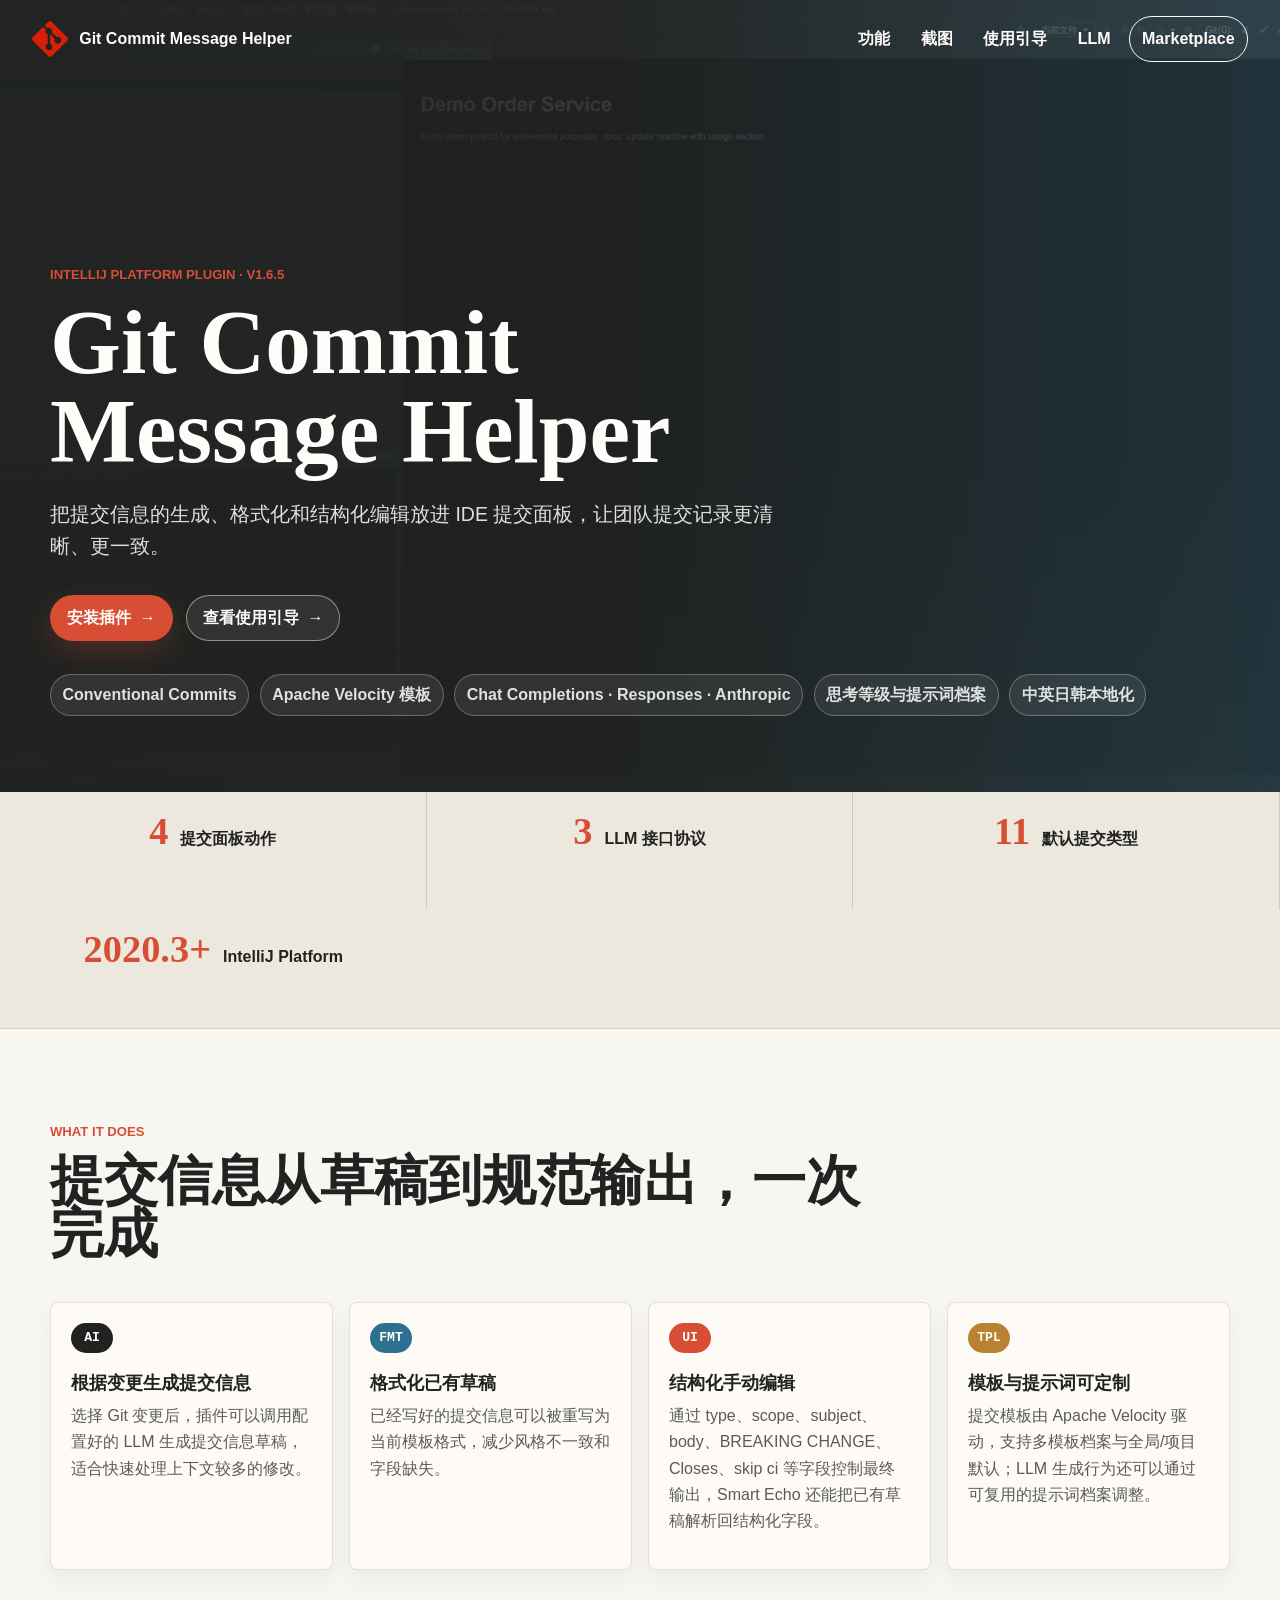
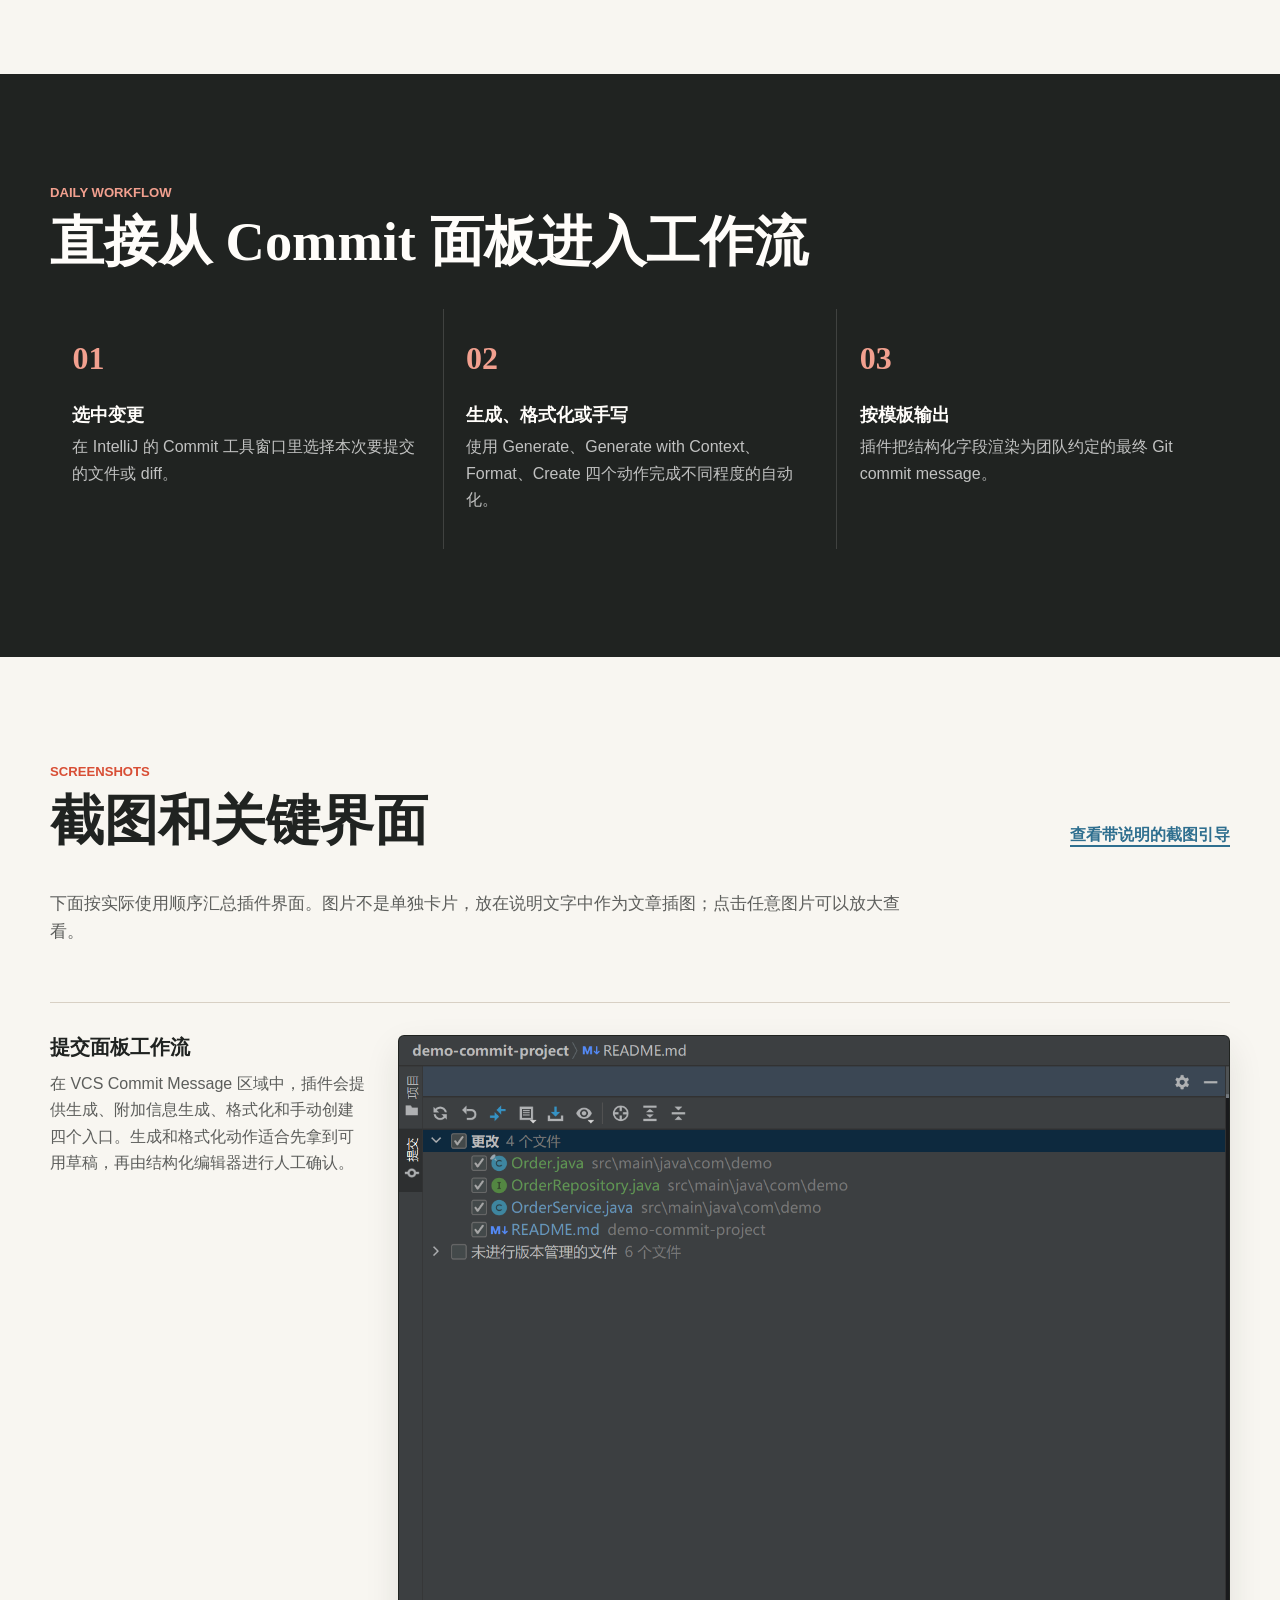
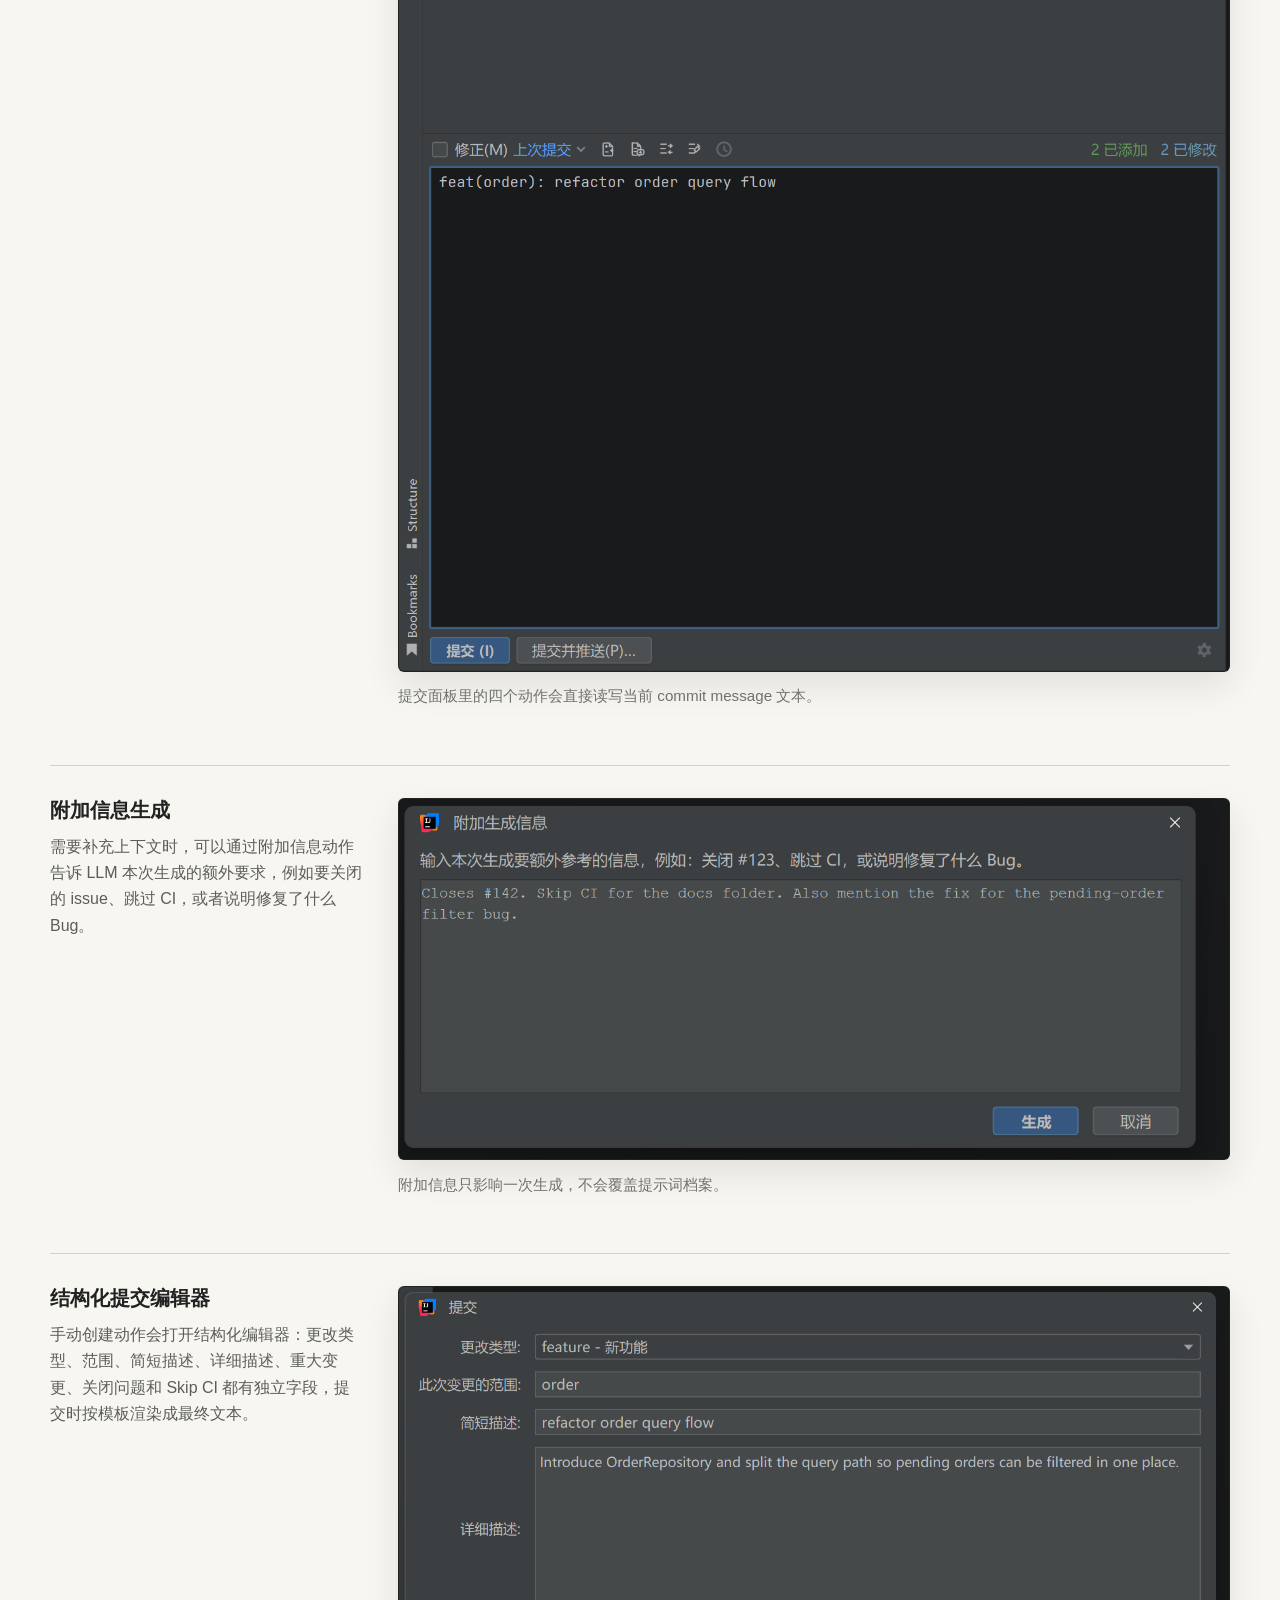
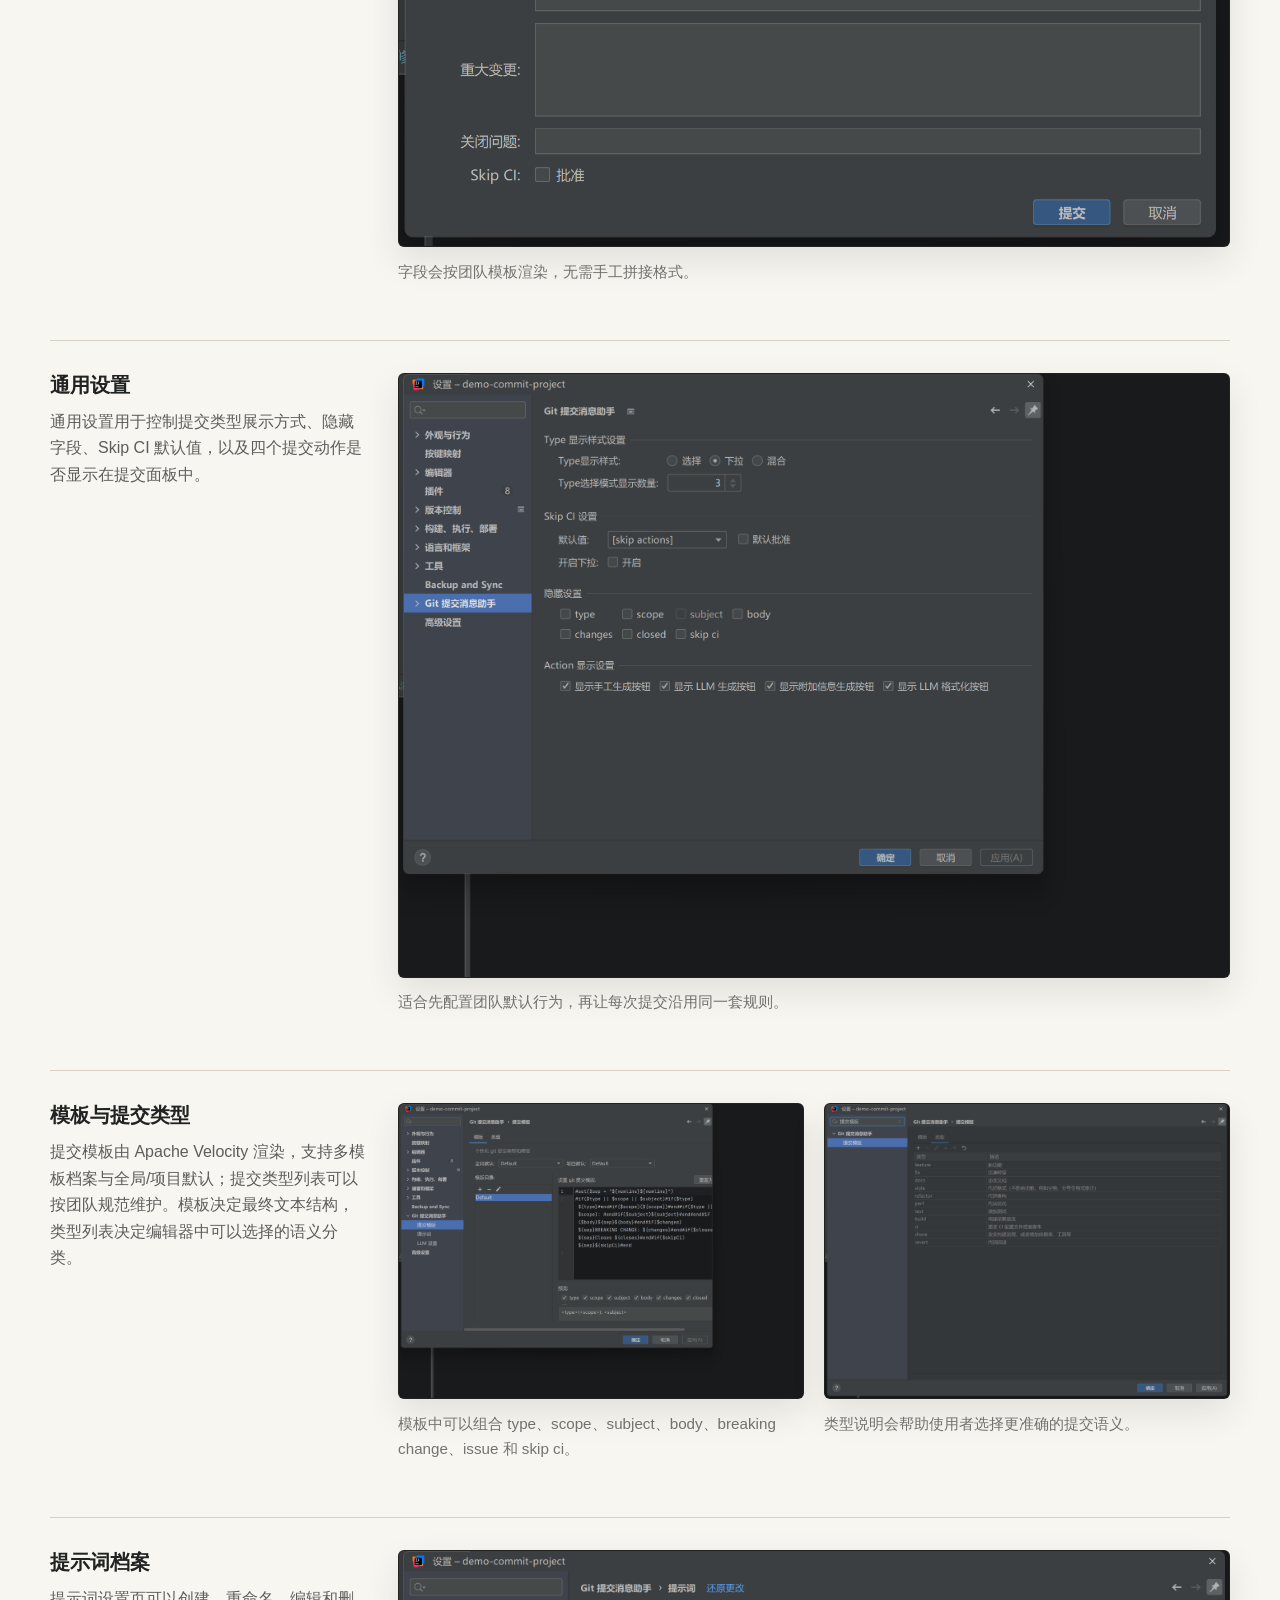
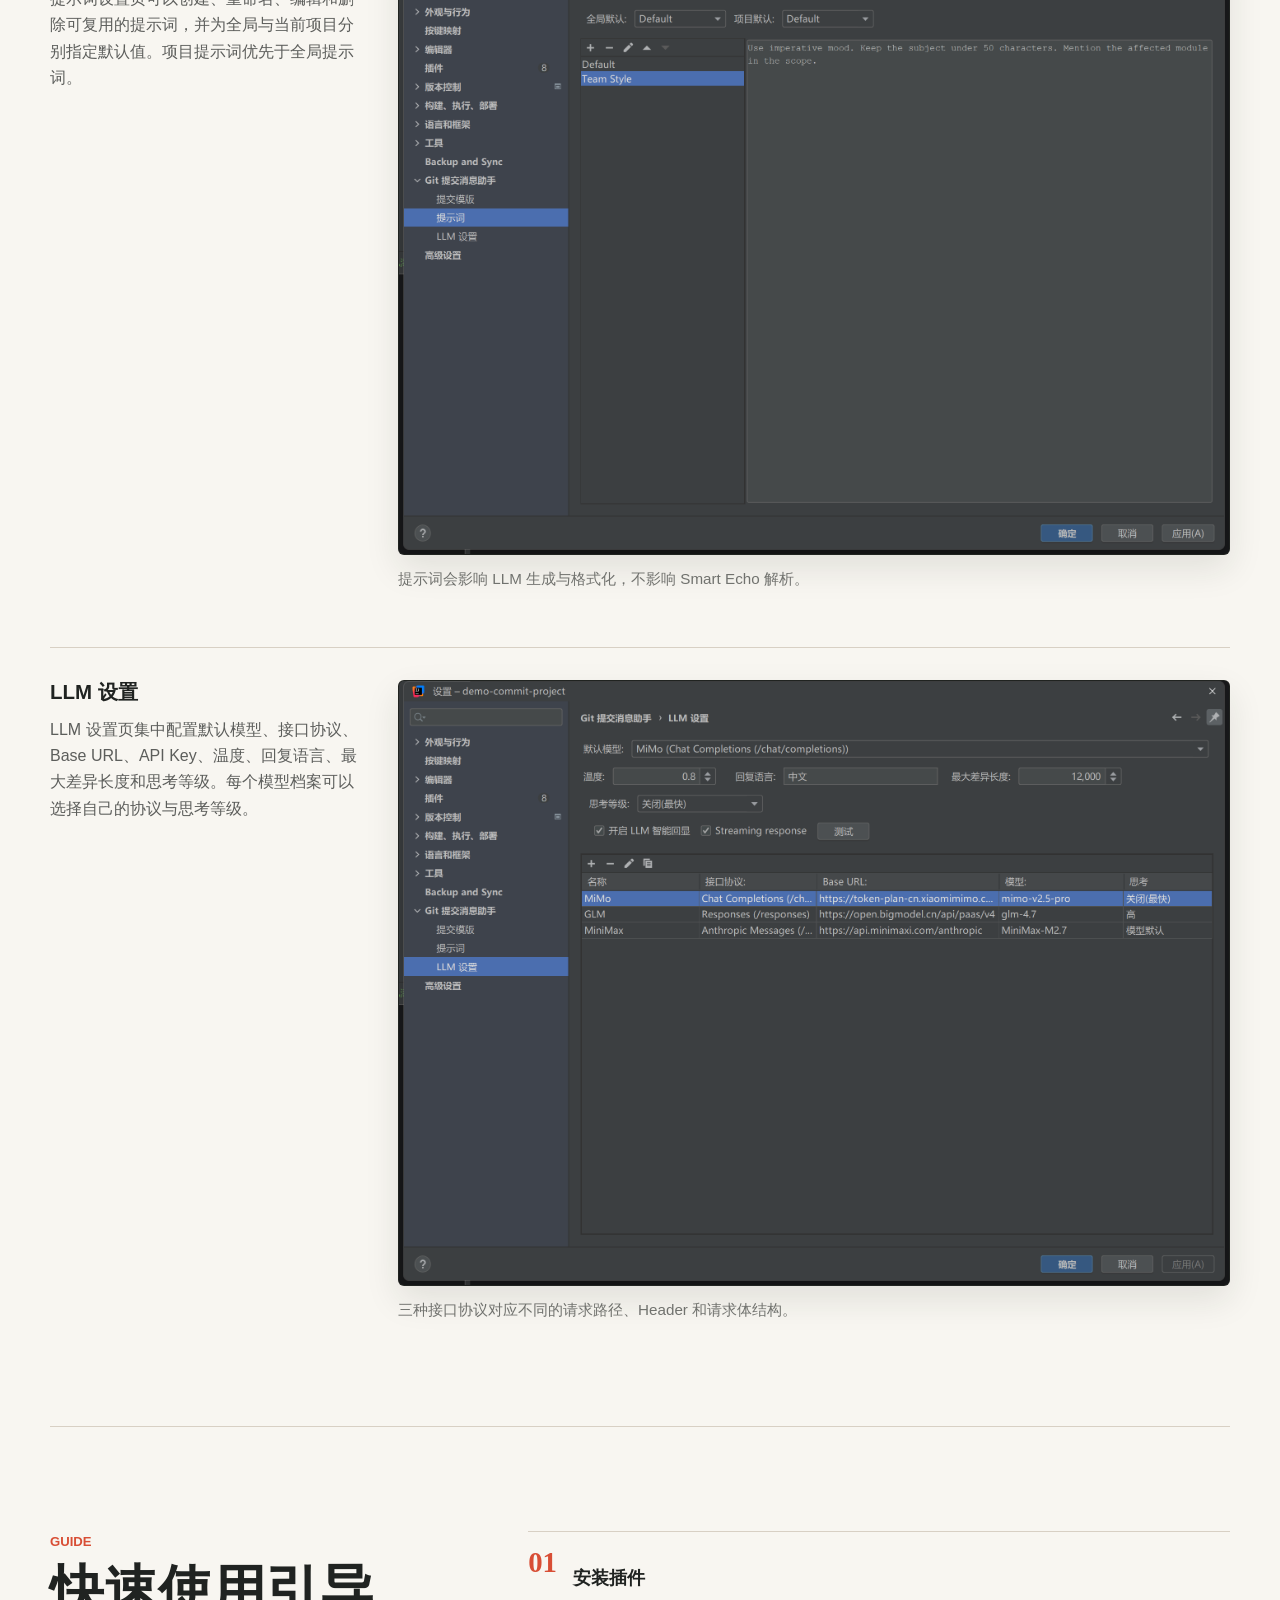
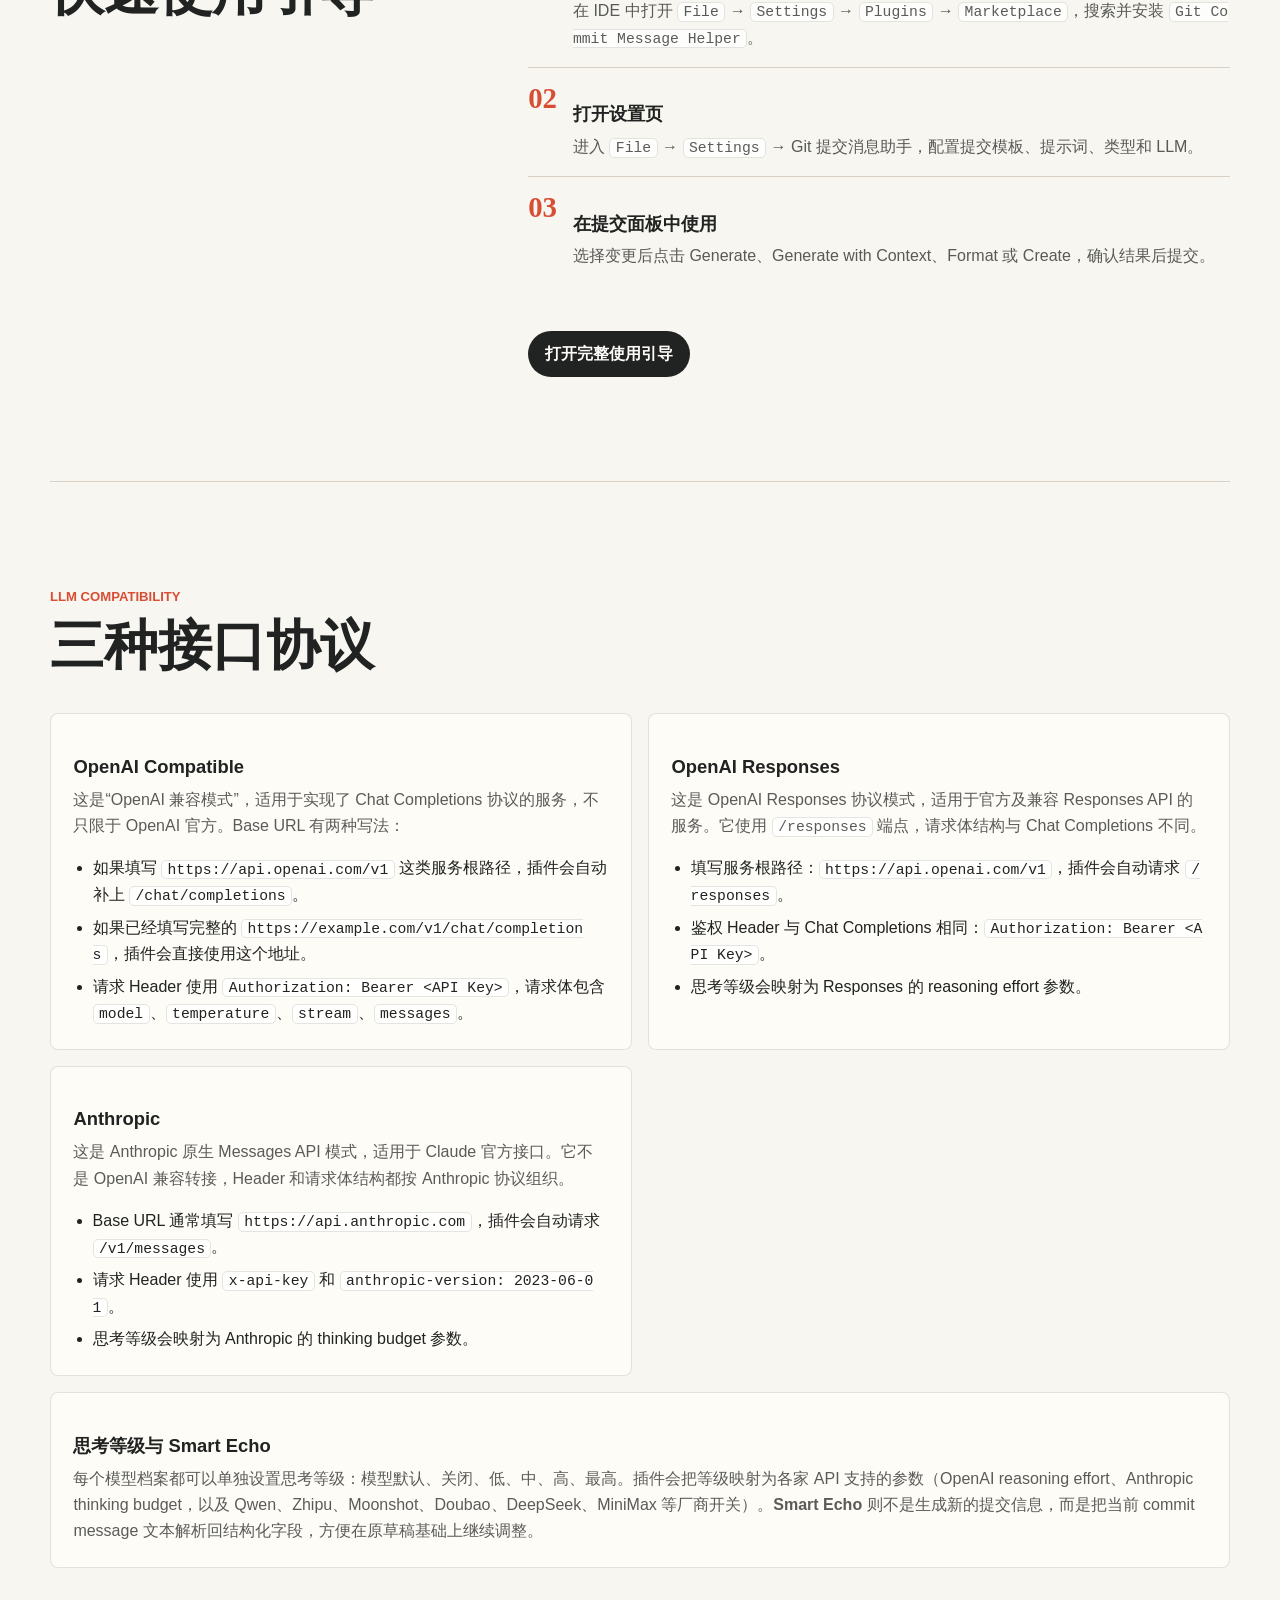
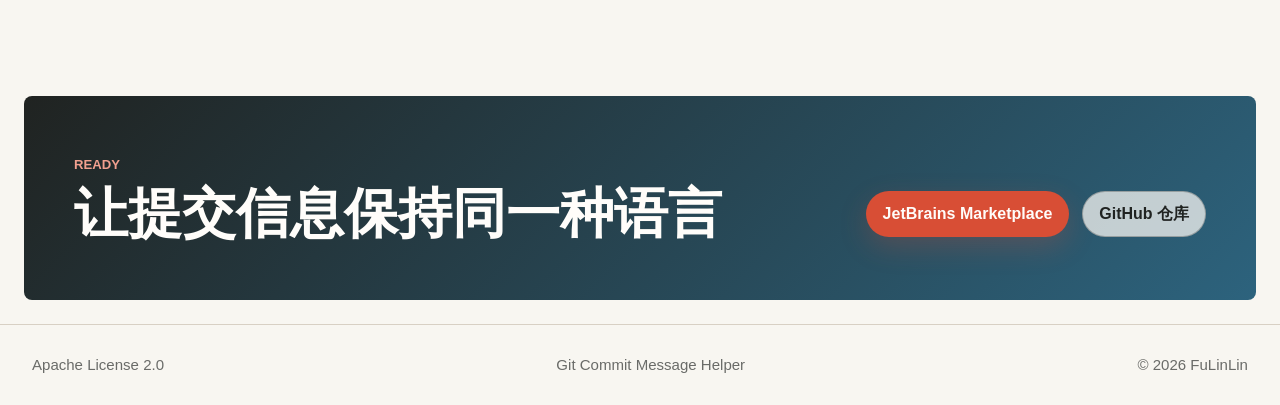
==== commit 70a68acb: "docs: 更新截图至 v1.6.5 并补充三种 LLM 协议说明" ====
--- a/index.html
+++ b/index.html
@@ -45,7 +45,7 @@
       <img class="hero__image" src="assets/screenshots/operation.png" alt="Git Commit Message Helper 在 IntelliJ 提交面板中的操作截图">
       <div class="hero__shade"></div>
       <div class="hero__content">
-        <div class="hero__kicker">IntelliJ Platform plugin · v1.6.2</div>
+        <div class="hero__kicker">IntelliJ Platform plugin · v1.6.5</div>
         <h1 id="hero-title"><span>Git Commit</span><span>Message Helper</span></h1>
         <p class="hero__lead">把提交信息的生成、格式化和结构化编辑放进 IDE 提交面板，让团队提交记录更清晰、更一致。</p>
         <div class="hero__actions" aria-label="主要链接">
@@ -61,7 +61,8 @@
         <ul class="signal-list" aria-label="核心能力">
           <li>Conventional Commits</li>
           <li>Apache Velocity 模板</li>
-          <li>OpenAI Compatible / Anthropic</li>
+          <li>Chat Completions · Responses · Anthropic</li>
+          <li>思考等级与提示词档案</li>
           <li>中英日韩本地化</li>
         </ul>
       </div>
@@ -69,8 +70,12 @@
 
     <section class="intro-band" aria-label="插件概览">
       <div class="intro-band__item">
+        <span class="metric">4</span>
+        <span>提交面板动作</span>
+      </div>
+      <div class="intro-band__item">
         <span class="metric">3</span>
-        <span>提交面板动作</span>
+        <span>LLM 接口协议</span>
       </div>
       <div class="intro-band__item">
         <span class="metric">11</span>
@@ -102,12 +107,12 @@
         <article class="feature-card">
           <div class="feature-card__icon" aria-hidden="true">UI</div>
           <h3>结构化手动编辑</h3>
-          <p>通过 type、scope、subject、body、BREAKING CHANGE、Closes、skip ci 等字段控制最终输出。</p>
+          <p>通过 type、scope、subject、body、BREAKING CHANGE、Closes、skip ci 等字段控制最终输出，Smart Echo 还能把已有草稿解析回结构化字段。</p>
         </article>
         <article class="feature-card">
           <div class="feature-card__icon" aria-hidden="true">TPL</div>
-          <h3>团队模板可定制</h3>
-          <p>提交模板由 Apache Velocity 驱动，提交类型、字段显示、Skip CI 预设都可以按团队规范调整。</p>
+          <h3>模板与提示词可定制</h3>
+          <p>提交模板由 Apache Velocity 驱动，支持多模板档案与全局/项目默认；LLM 生成行为还可以通过可复用的提示词档案调整。</p>
         </article>
       </div>
     </section>
@@ -127,7 +132,7 @@
         <div class="workflow__step">
           <span>02</span>
           <h3>生成、格式化或手写</h3>
-          <p>使用 Generate、Format、Create 三个动作完成不同程度的自动化。</p>
+          <p>使用 Generate、Generate with Context、Format、Create 四个动作完成不同程度的自动化。</p>
         </div>
         <div class="workflow__step">
           <span>03</span>
@@ -147,29 +152,55 @@
       </div>
 
       <article class="screenshot-article">
-        <p class="article-lead">下面按实际使用顺序汇总插件界面。图片不是单独卡片，放在说明文字中作为文章插图；点击任意图片可以放大查看细节。</p>
+        <p class="article-lead">下面按实际使用顺序汇总插件界面。图片不是单独卡片，放在说明文字中作为文章插图；点击任意图片可以放大查看。</p>
 
         <section class="article-block">
           <div class="article-copy">
             <h3>提交面板工作流</h3>
-            <p>在 VCS Commit Message 区域中，插件会提供生成、格式化和手动创建三个入口。生成和格式化动作适合先拿到可用草稿，再由结构化编辑器进行人工确认。</p>
-          </div>
-          <figure class="article-figure">
-            <button class="image-preview" type="button" data-preview="assets/screenshots/operation.gif" data-title="提交面板工作流">
-              <img src="assets/screenshots/operation.gif" alt="在提交面板中生成、格式化和创建提交信息的操作演示">
-            </button>
-            <figcaption>提交面板里的三个动作会直接读写当前 commit message 文本。</figcaption>
+            <p>在 VCS Commit Message 区域中，插件会提供生成、附加信息生成、格式化和手动创建四个入口。生成和格式化动作适合先拿到可用草稿，再由结构化编辑器进行人工确认。</p>
+          </div>
+          <figure class="article-figure">
+            <button class="image-preview" type="button" data-preview="assets/screenshots/commit-panel.png" data-title="提交面板工作流">
+              <img src="assets/screenshots/commit-panel.png" alt="在 IntelliJ 提交面板中使用 Git Commit Message Helper 的四个动作">
+            </button>
+            <figcaption>提交面板里的四个动作会直接读写当前 commit message 文本。</figcaption>
+          </figure>
+        </section>
+
+        <section class="article-block">
+          <div class="article-copy">
+            <h3>附加信息生成</h3>
+            <p>需要补充上下文时，可以通过附加信息动作告诉 LLM 本次生成的额外要求，例如要关闭的 issue、跳过 CI，或者说明修复了什么 Bug。</p>
+          </div>
+          <figure class="article-figure">
+            <button class="image-preview" type="button" data-preview="assets/screenshots/additional-context.png" data-title="附加信息生成">
+              <img src="assets/screenshots/additional-context.png" alt="附加生成信息输入框截图">
+            </button>
+            <figcaption>附加信息只影响一次生成，不会覆盖提示词档案。</figcaption>
+          </figure>
+        </section>
+
+        <section class="article-block">
+          <div class="article-copy">
+            <h3>结构化提交编辑器</h3>
+            <p>手动创建动作会打开结构化编辑器：更改类型、范围、简短描述、详细描述、重大变更、关闭问题和 Skip CI 都有独立字段，提交时按模板渲染成最终文本。</p>
+          </div>
+          <figure class="article-figure">
+            <button class="image-preview" type="button" data-preview="assets/screenshots/commit-dialog.png" data-title="结构化提交编辑器">
+              <img src="assets/screenshots/commit-dialog.png" alt="结构化提交编辑器截图">
+            </button>
+            <figcaption>字段会按团队模板渲染，无需手工拼接格式。</figcaption>
           </figure>
         </section>
 
         <section class="article-block">
           <div class="article-copy">
             <h3>通用设置</h3>
-            <p>通用设置用于控制提交类型展示方式、隐藏字段、Skip CI 默认值，以及三个提交动作是否显示在提交面板中。</p>
-          </div>
-          <figure class="article-figure">
-            <button class="image-preview" type="button" data-preview="assets/screenshots/settings-0.png" data-title="通用设置">
-              <img src="assets/screenshots/settings-0.png" alt="Git Commit Message Helper 通用设置截图">
+            <p>通用设置用于控制提交类型展示方式、隐藏字段、Skip CI 默认值，以及四个提交动作是否显示在提交面板中。</p>
+          </div>
+          <figure class="article-figure">
+            <button class="image-preview" type="button" data-preview="assets/screenshots/settings-general.png" data-title="通用设置">
+              <img src="assets/screenshots/settings-general.png" alt="Git Commit Message Helper 通用设置截图">
             </button>
             <figcaption>适合先配置团队默认行为，再让每次提交沿用同一套规则。</figcaption>
           </figure>
@@ -178,34 +209,47 @@
         <section class="article-block">
           <div class="article-copy">
             <h3>模板与提交类型</h3>
-            <p>提交模板由 Apache Velocity 渲染，提交类型列表可以按团队规范维护。模板决定最终文本结构，类型列表决定编辑器中可以选择的语义分类。</p>
+            <p>提交模板由 Apache Velocity 渲染，支持多模板档案与全局/项目默认；提交类型列表可以按团队规范维护。模板决定最终文本结构，类型列表决定编辑器中可以选择的语义分类。</p>
           </div>
           <div class="figure-pair">
             <figure class="article-figure">
-              <button class="image-preview" type="button" data-preview="assets/screenshots/settings-1.png" data-title="提交模板">
-                <img src="assets/screenshots/settings-1.png" alt="提交模板设置截图">
+              <button class="image-preview" type="button" data-preview="assets/screenshots/settings-template.png" data-title="提交模板">
+                <img src="assets/screenshots/settings-template.png" alt="提交模板设置截图">
               </button>
               <figcaption>模板中可以组合 type、scope、subject、body、breaking change、issue 和 skip ci。</figcaption>
             </figure>
             <figure class="article-figure">
-              <button class="image-preview" type="button" data-preview="assets/screenshots/settings-2.png" data-title="提交类型">
-                <img src="assets/screenshots/settings-2.png" alt="提交类型设置截图">
+              <button class="image-preview" type="button" data-preview="assets/screenshots/settings-types.png" data-title="提交类型">
+                <img src="assets/screenshots/settings-types.png" alt="提交类型设置截图">
               </button>
-              <figcaption>提交类型和说明可以匹配团队自己的 Conventional Commits 约定。</figcaption>
+              <figcaption>类型说明会帮助使用者选择更准确的提交语义。</figcaption>
             </figure>
           </div>
         </section>
 
         <section class="article-block">
           <div class="article-copy">
+            <h3>提示词档案</h3>
+            <p>提示词设置页可以创建、重命名、编辑和删除可复用的提示词，并为全局与当前项目分别指定默认值。项目提示词优先于全局提示词。</p>
+          </div>
+          <figure class="article-figure">
+            <button class="image-preview" type="button" data-preview="assets/screenshots/settings-prompt.png" data-title="提示词">
+              <img src="assets/screenshots/settings-prompt.png" alt="提示词设置截图">
+            </button>
+            <figcaption>提示词会影响 LLM 生成与格式化，不影响 Smart Echo 解析。</figcaption>
+          </figure>
+        </section>
+
+        <section class="article-block">
+          <div class="article-copy">
             <h3>LLM 设置</h3>
-            <p>LLM 设置页集中配置 Provider、Base URL、API Key、模型、温度、返回语言和 Smart Echo。配置完成后，生成、格式化和回填结构化字段都会使用这里的参数。</p>
-          </div>
-          <figure class="article-figure">
-            <button class="image-preview" type="button" data-preview="assets/screenshots/settings-3.png" data-title="LLM 设置">
-              <img src="assets/screenshots/settings-3.png" alt="LLM Provider 和模型参数设置截图">
-            </button>
-            <figcaption>OpenAI Compatible 和 Anthropic 两种 Provider 的请求路径、Header 和请求体结构不同。</figcaption>
+            <p>LLM 设置页集中配置默认模型、接口协议、Base URL、API Key、温度、回复语言、最大差异长度和思考等级。每个模型档案可以选择自己的协议与思考等级。</p>
+          </div>
+          <figure class="article-figure">
+            <button class="image-preview" type="button" data-preview="assets/screenshots/settings-llm.png" data-title="LLM 设置">
+              <img src="assets/screenshots/settings-llm.png" alt="LLM 设置截图">
+            </button>
+            <figcaption>三种接口协议对应不同的请求路径、Header 和请求体结构。</figcaption>
           </figure>
         </section>
       </article>
@@ -229,14 +273,14 @@
           <span class="guide-item__index">02</span>
           <div>
             <h3>打开设置页</h3>
-            <p>进入 <code>File</code> → <code>Settings</code> → Git Commit Message Helper，配置提交类型、模板、字段显示和 LLM。</p>
+            <p>进入 <code>File</code> → <code>Settings</code> → Git 提交消息助手，配置提交模板、提示词、类型和 LLM。</p>
           </div>
         </article>
         <article class="guide-item">
           <span class="guide-item__index">03</span>
           <div>
             <h3>在提交面板中使用</h3>
-            <p>选择变更后点击 Generate Commit Message、Format Commit Message 或 Create Commit Message，确认结果后提交。</p>
+            <p>选择变更后点击 Generate、Generate with Context、Format 或 Create，确认结果后提交。</p>
           </div>
         </article>
       </div>
@@ -247,7 +291,7 @@
     <section class="section" id="llm" aria-labelledby="llm-title">
       <div class="section__heading">
         <p class="eyebrow">LLM compatibility</p>
-        <h2 id="llm-title">两种 Provider 模式</h2>
+        <h2 id="llm-title">三种接口协议</h2>
       </div>
 
       <div class="compat-stack">
@@ -261,17 +305,26 @@
           </ul>
         </article>
         <article class="provider">
+          <h3>OpenAI Responses</h3>
+          <p>这是 OpenAI Responses 协议模式，适用于官方及兼容 Responses API 的服务。它使用 <code>/responses</code> 端点，请求体结构与 Chat Completions 不同。</p>
+          <ul>
+            <li>填写服务根路径：<code>https://api.openai.com/v1</code>，插件会自动请求 <code>/responses</code>。</li>
+            <li>鉴权 Header 与 Chat Completions 相同：<code>Authorization: Bearer &lt;API Key&gt;</code>。</li>
+            <li>思考等级会映射为 Responses 的 reasoning effort 参数。</li>
+          </ul>
+        </article>
+        <article class="provider">
           <h3>Anthropic</h3>
-          <p>这是 Anthropic 原生 Messages API 模式，适用于 Claude 官方接口。它不是 OpenAI 兼容转接，协议字段和 Header 都不同。</p>
+          <p>这是 Anthropic 原生 Messages API 模式，适用于 Claude 官方接口。它不是 OpenAI 兼容转接，Header 和请求体结构都按 Anthropic 协议组织。</p>
           <ul>
             <li>Base URL 通常填写 <code>https://api.anthropic.com</code>，插件会自动请求 <code>/v1/messages</code>。</li>
             <li>请求 Header 使用 <code>x-api-key</code> 和 <code>anthropic-version: 2023-06-01</code>。</li>
-            <li>请求体包含 <code>model</code>、<code>system</code>、<code>messages</code>、<code>temperature</code>、<code>max_tokens</code>、<code>stream</code>。</li>
+            <li>思考等级会映射为 Anthropic 的 thinking budget 参数。</li>
           </ul>
         </article>
         <article class="provider provider--wide">
-          <h3>Smart Echo</h3>
-          <p>Smart Echo 不是生成新提交信息，而是把当前 commit message 文本解析回结构化字段。打开手动编辑器时，如果提交面板里已有内容，它会尝试识别 <code>type</code>、<code>scope</code>、<code>subject</code>、<code>body</code>、<code>changes</code>、<code>closes</code> 和 <code>skipCi</code>，方便在原草稿基础上继续调整。</p>
+          <h3>思考等级与 Smart Echo</h3>
+          <p>每个模型档案都可以单独设置思考等级：模型默认、关闭、低、中、高、最高。插件会把等级映射为各家 API 支持的参数（OpenAI reasoning effort、Anthropic thinking budget，以及 Qwen、Zhipu、Moonshot、Doubao、DeepSeek、MiniMax 等厂商开关）。<strong>Smart Echo</strong> 则不是生成新的提交信息，而是把当前 commit message 文本解析回结构化字段，方便在原草稿基础上继续调整。</p>
         </article>
       </div>
     </section>
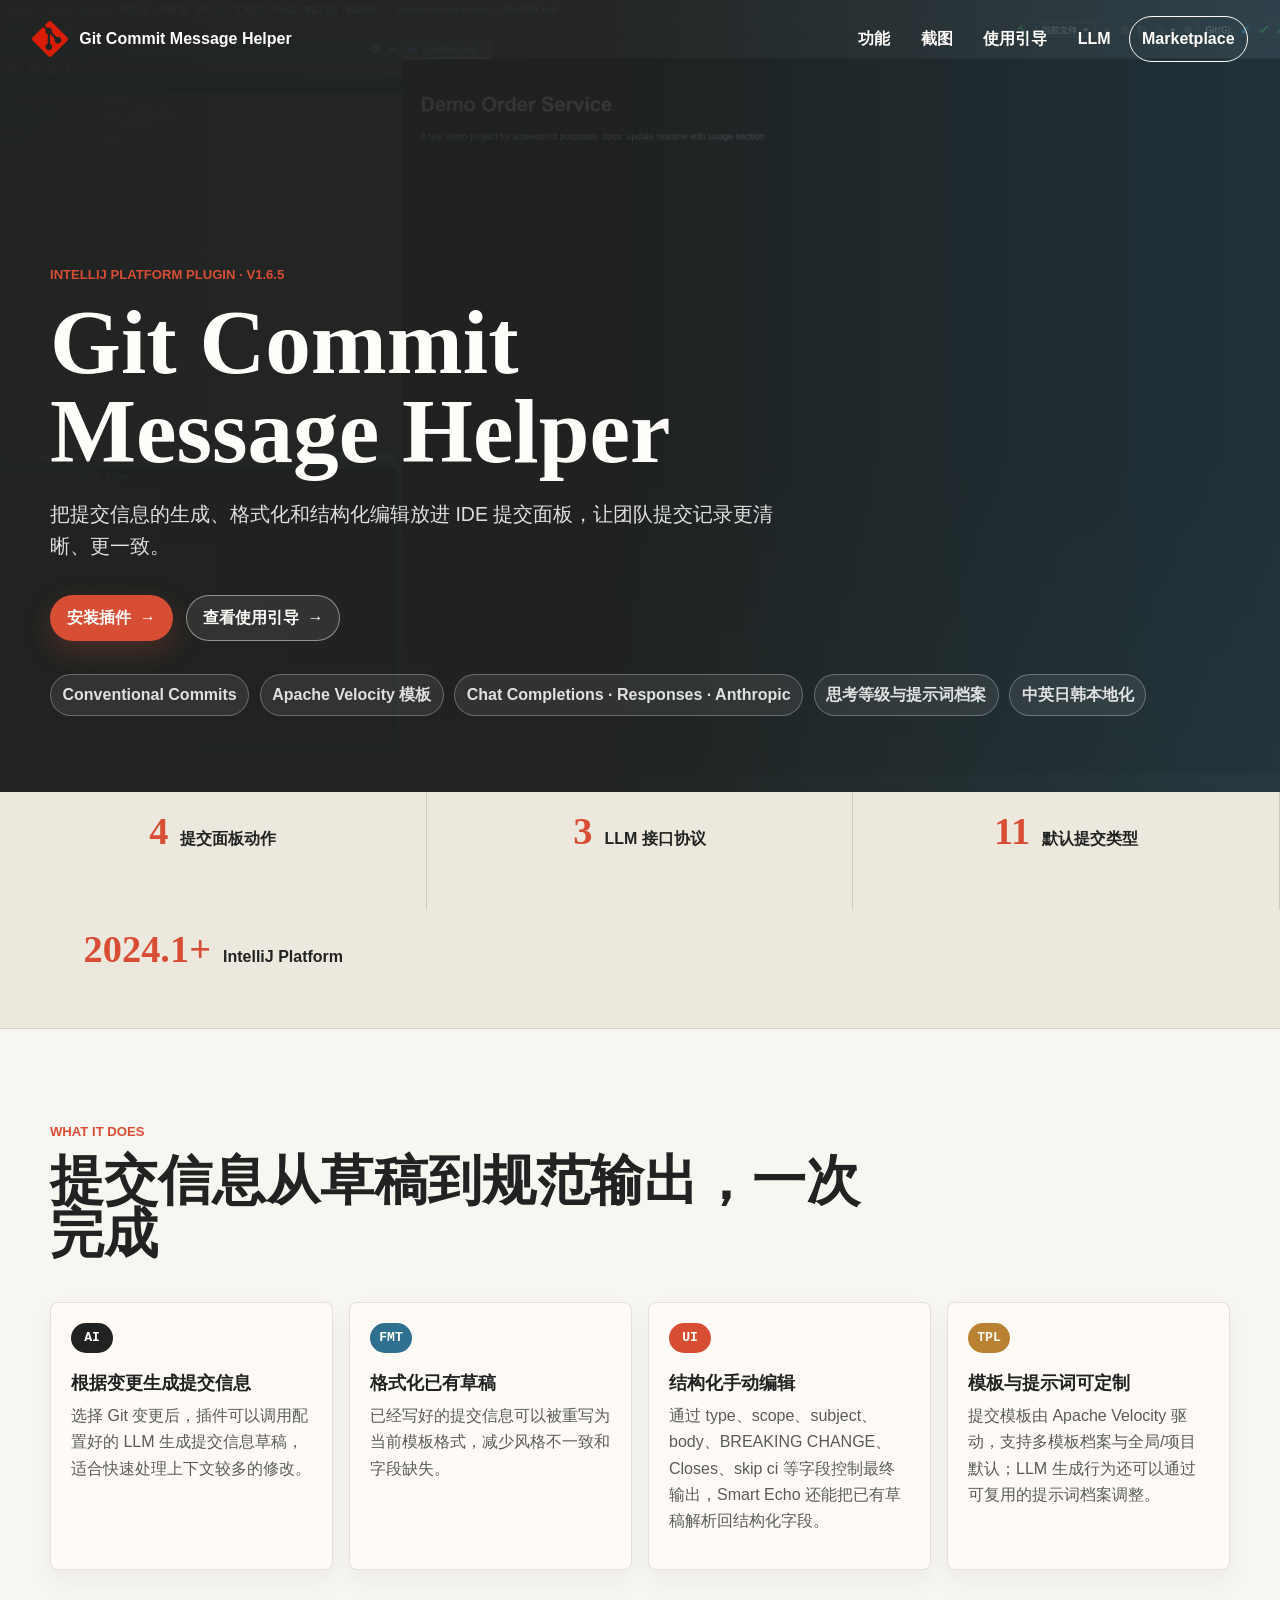
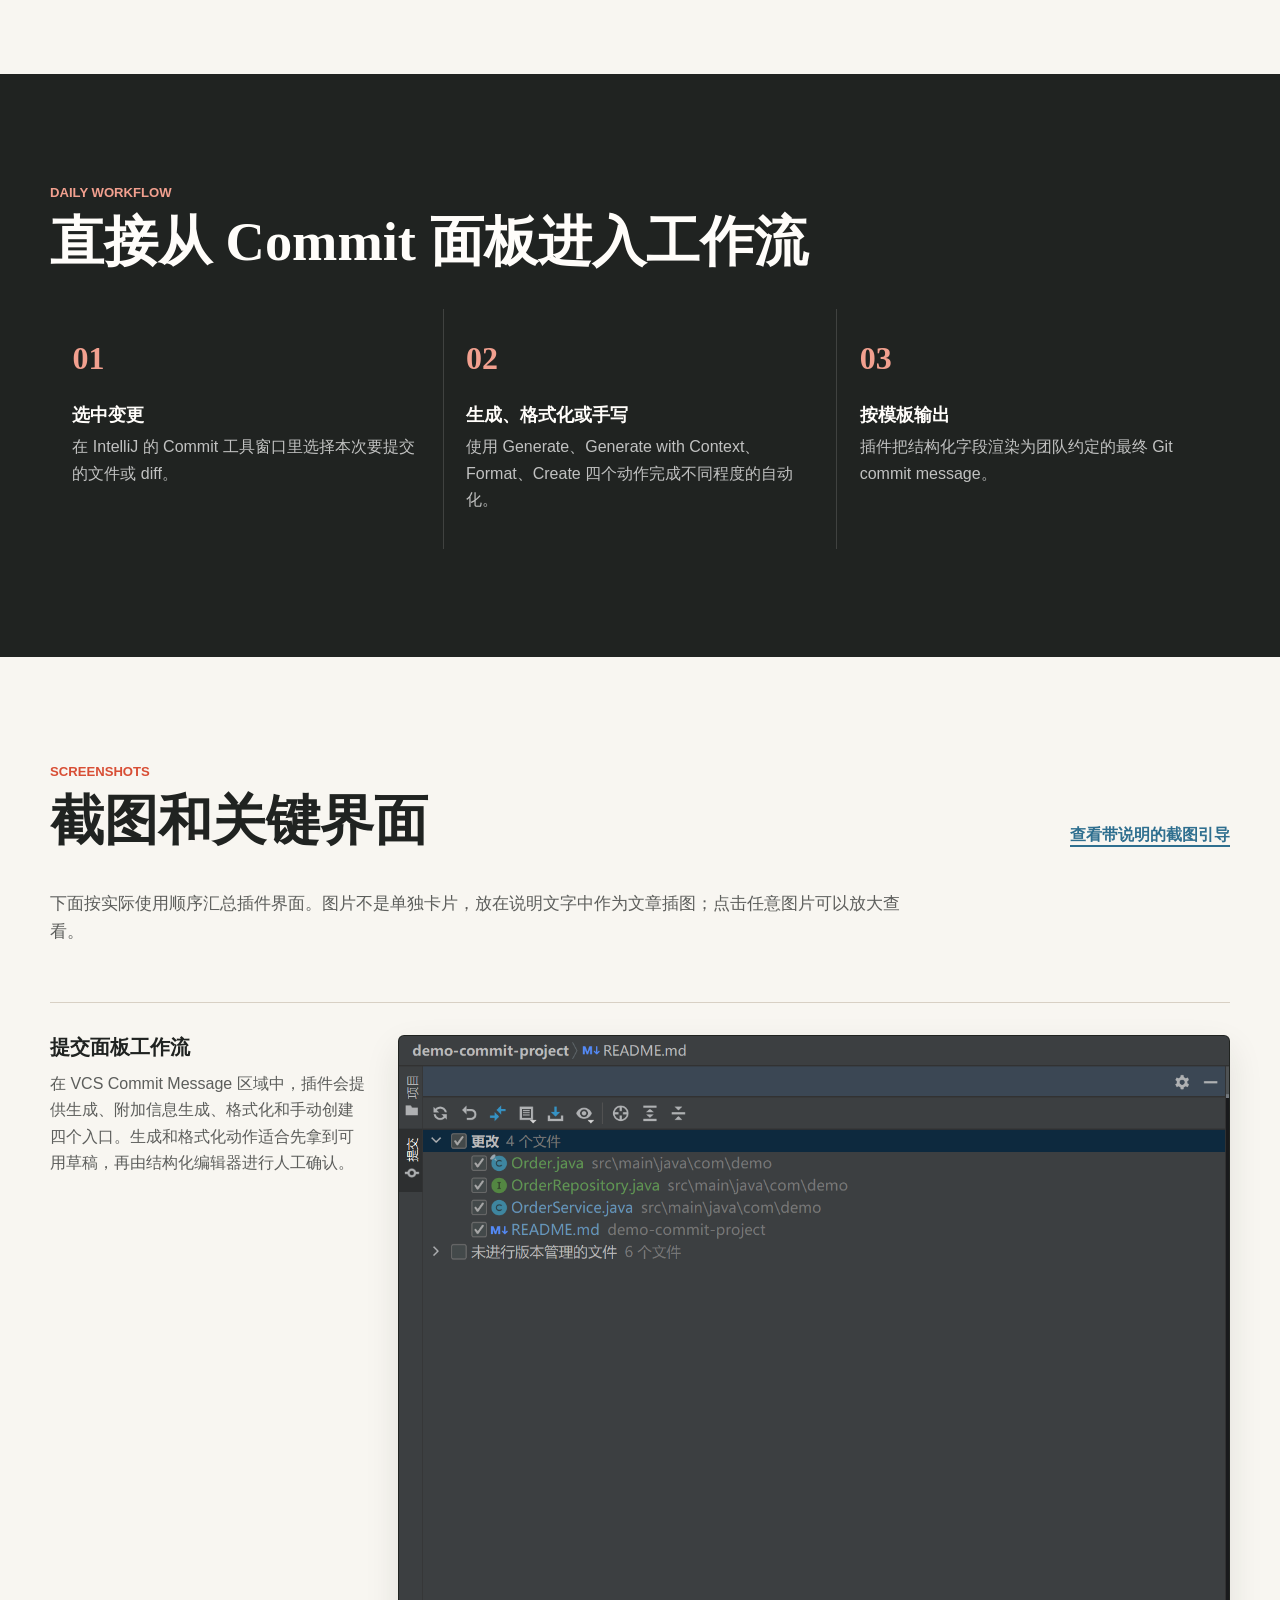
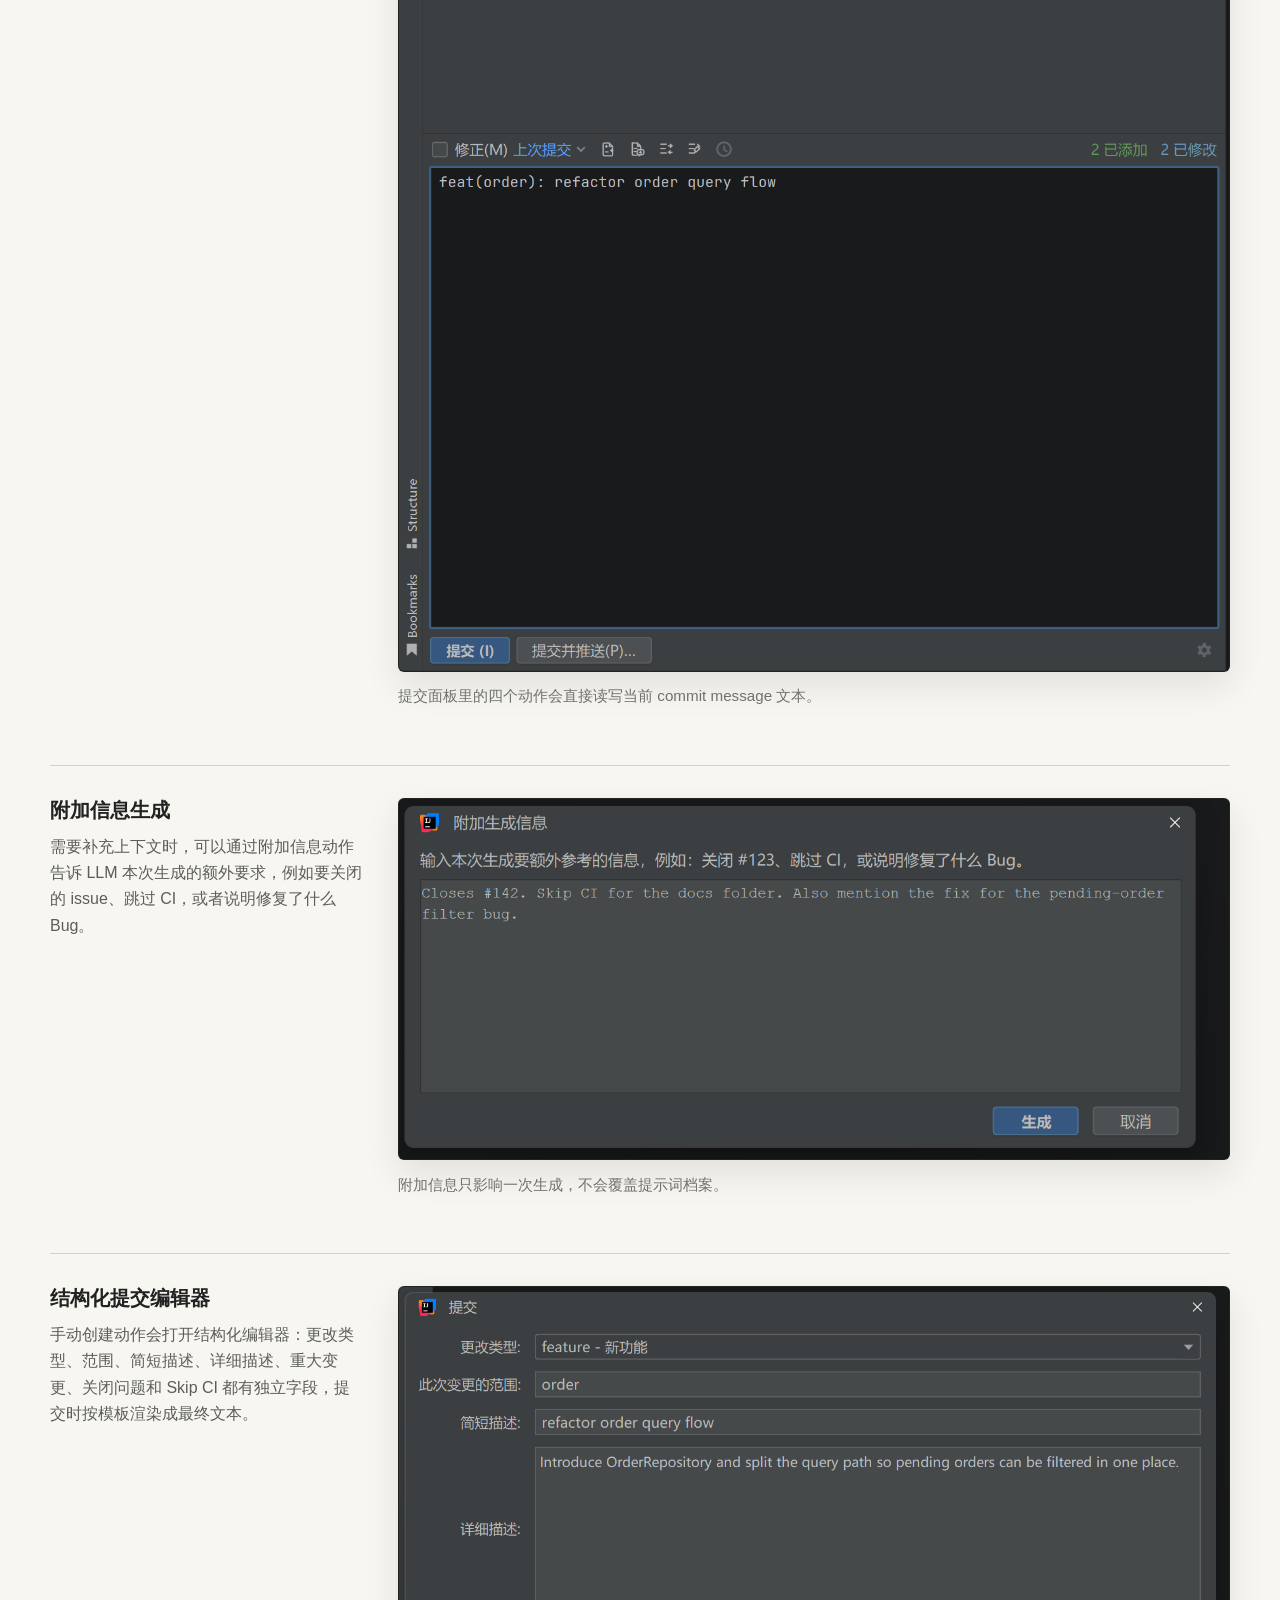
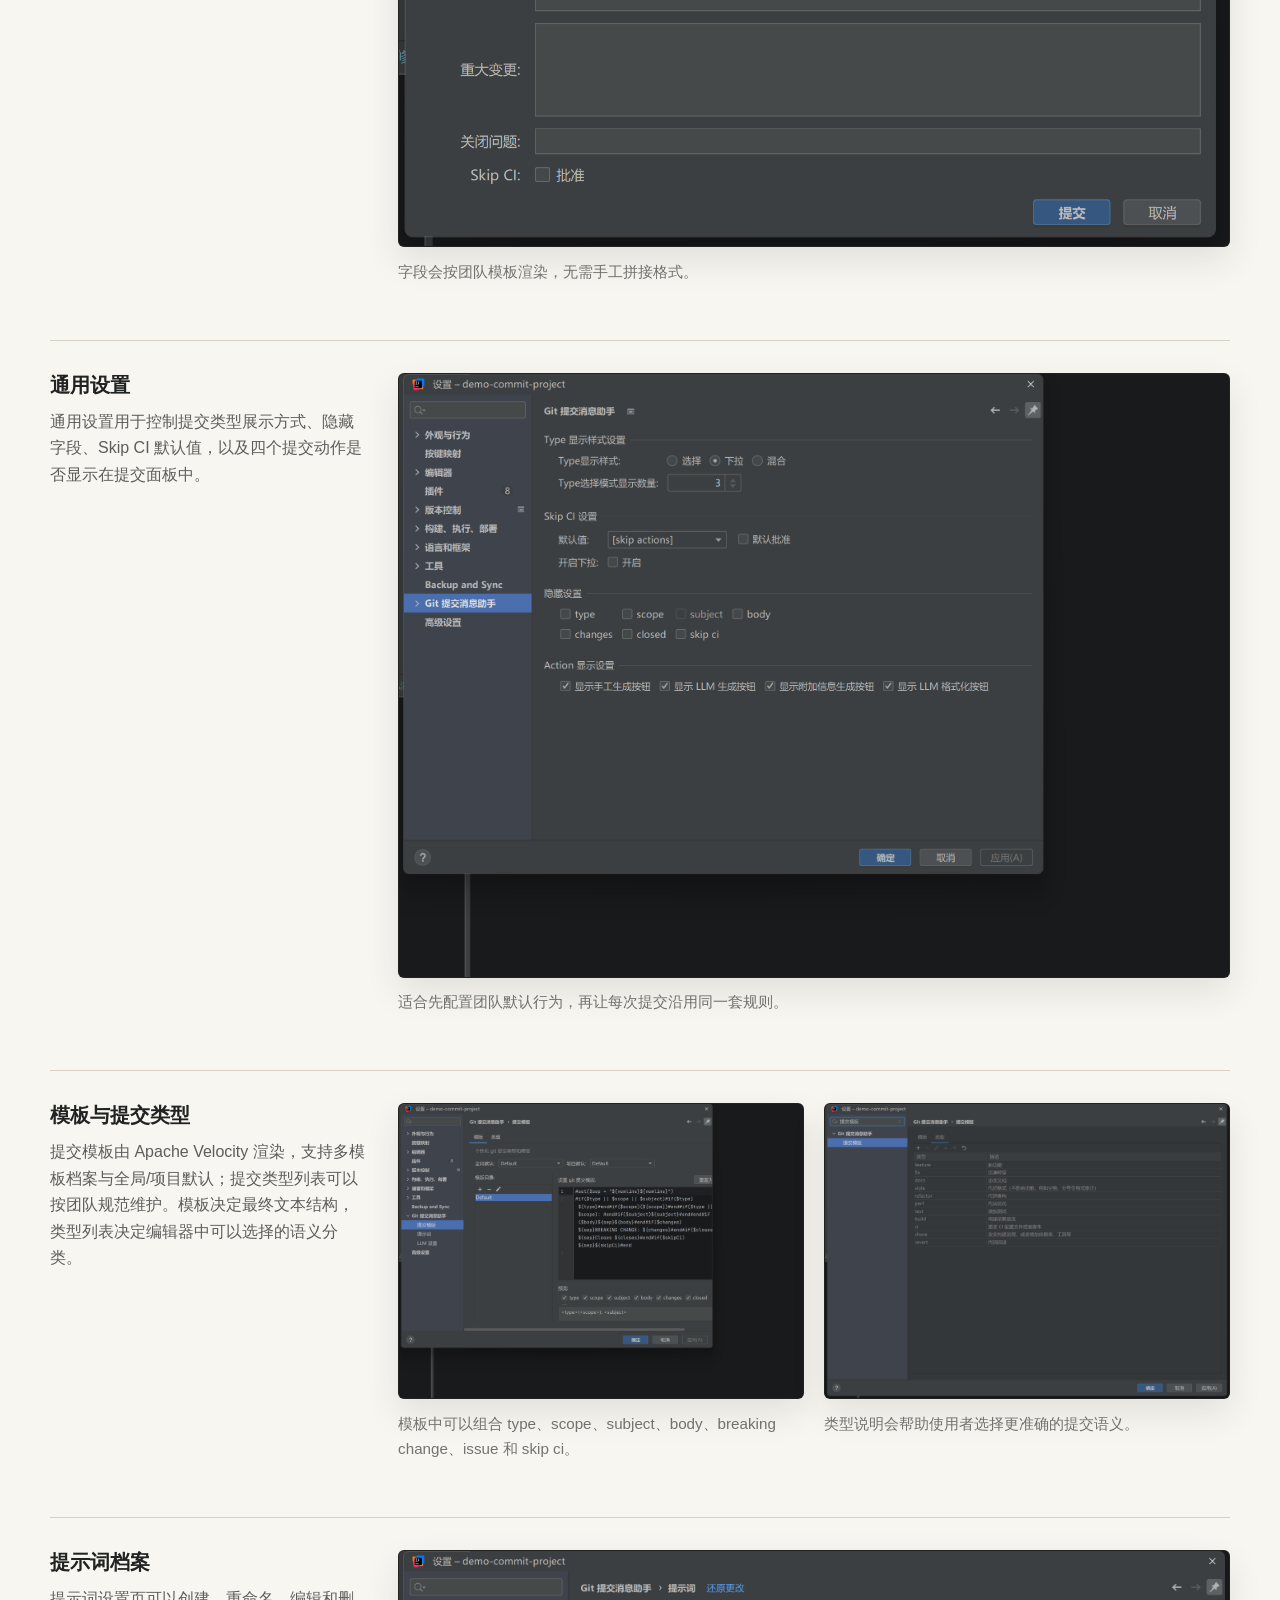
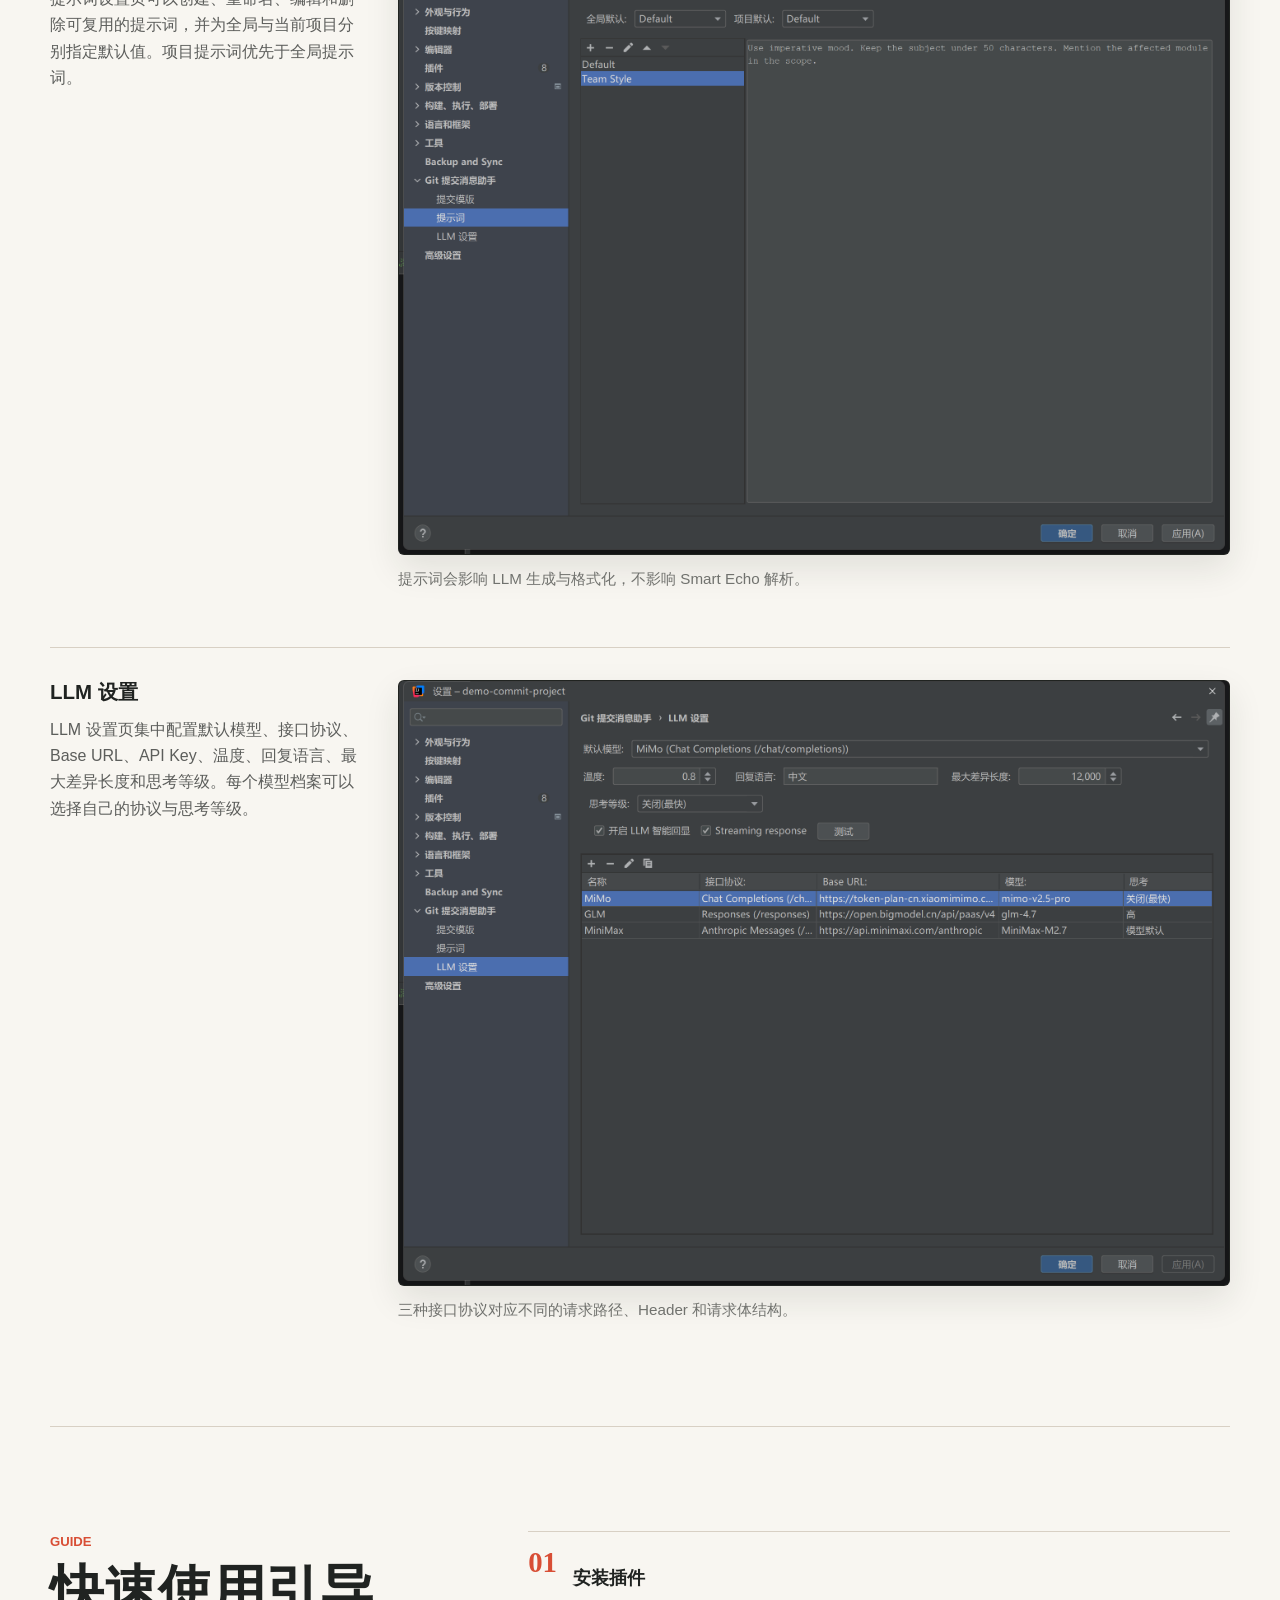
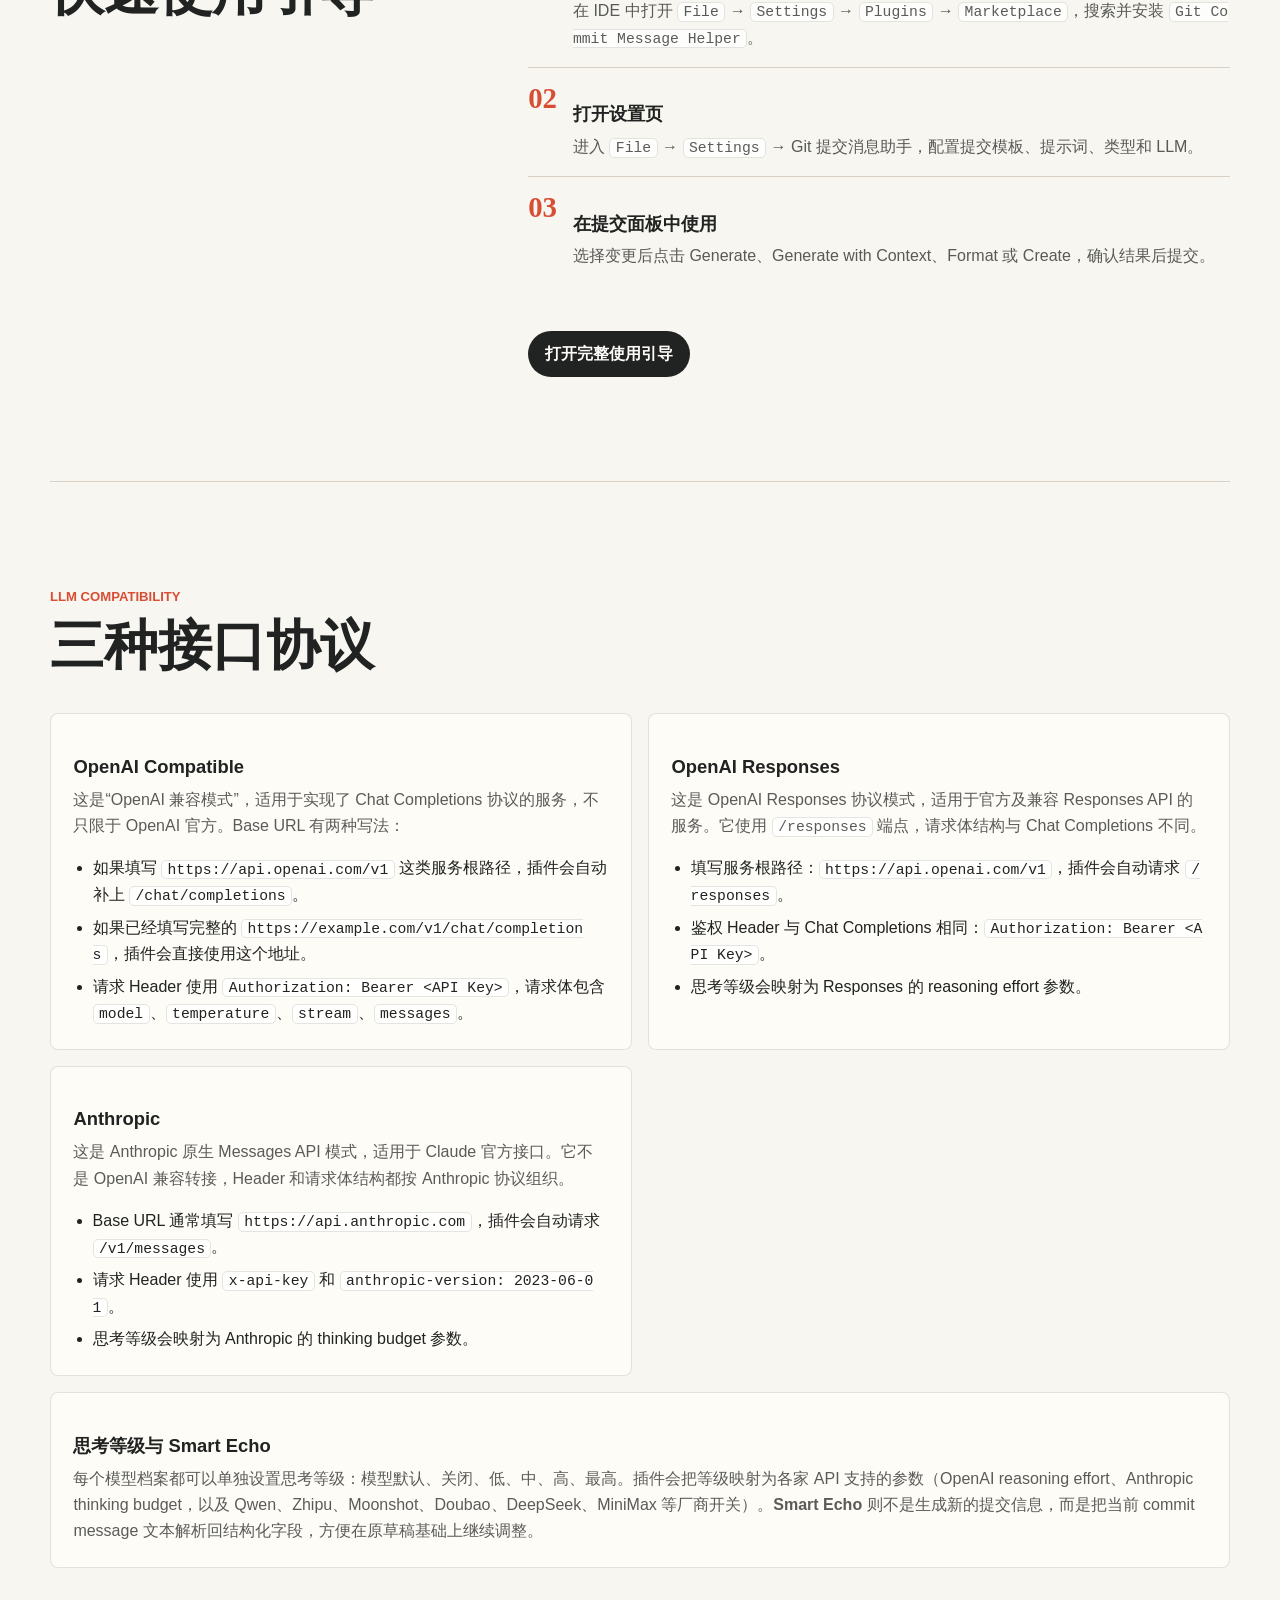
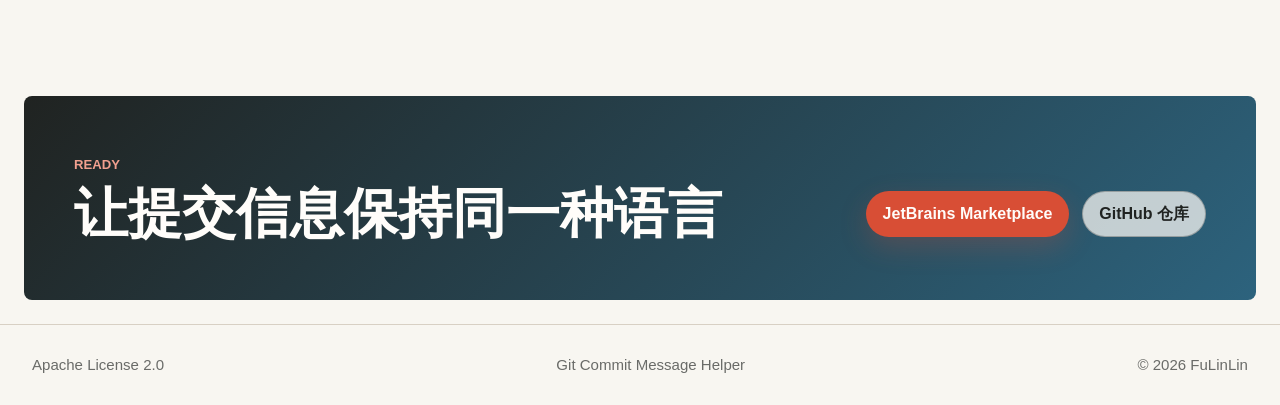
==== commit 6f42c1fb: "docs: 平台兼容版本更新为 2024.1+" ====
--- a/index.html
+++ b/index.html
@@ -82,7 +82,7 @@
         <span>默认提交类型</span>
       </div>
       <div class="intro-band__item">
-        <span class="metric">2020.3+</span>
+        <span class="metric">2024.1+</span>
         <span>IntelliJ Platform</span>
       </div>
     </section>
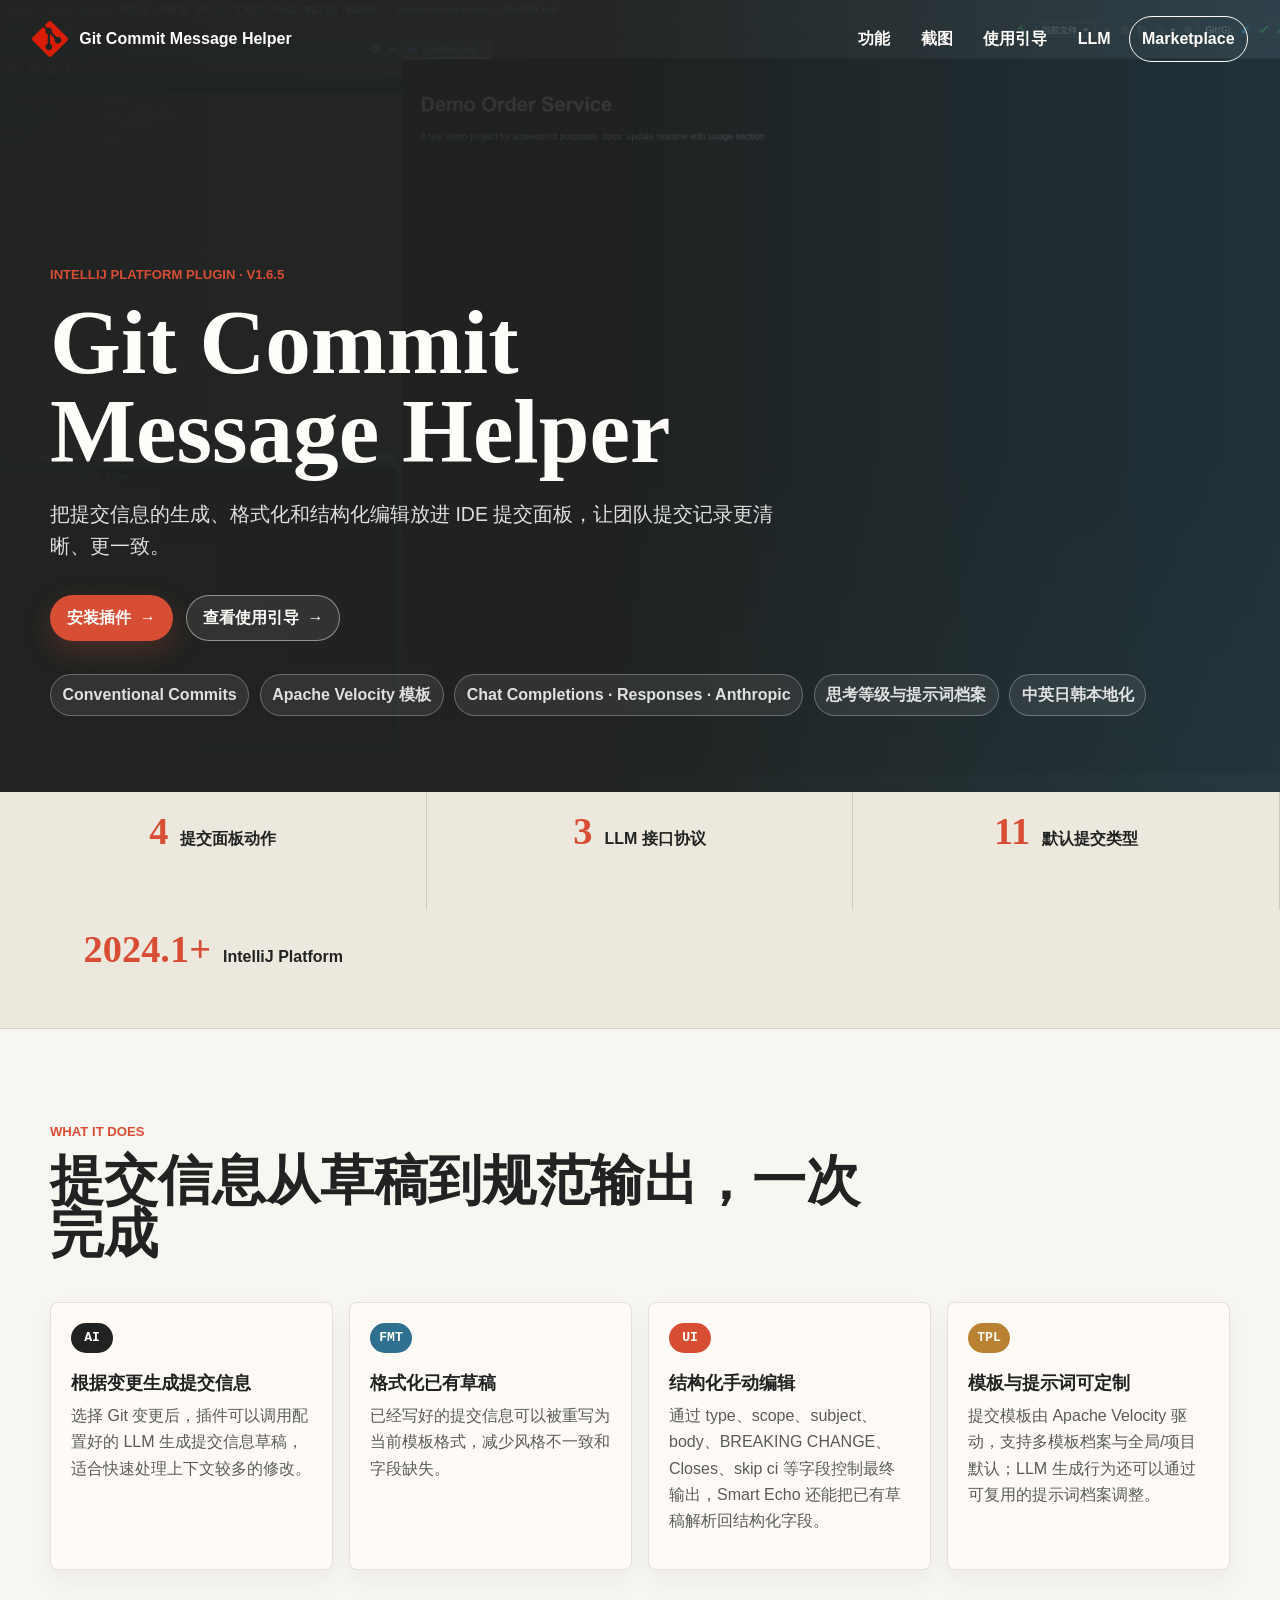
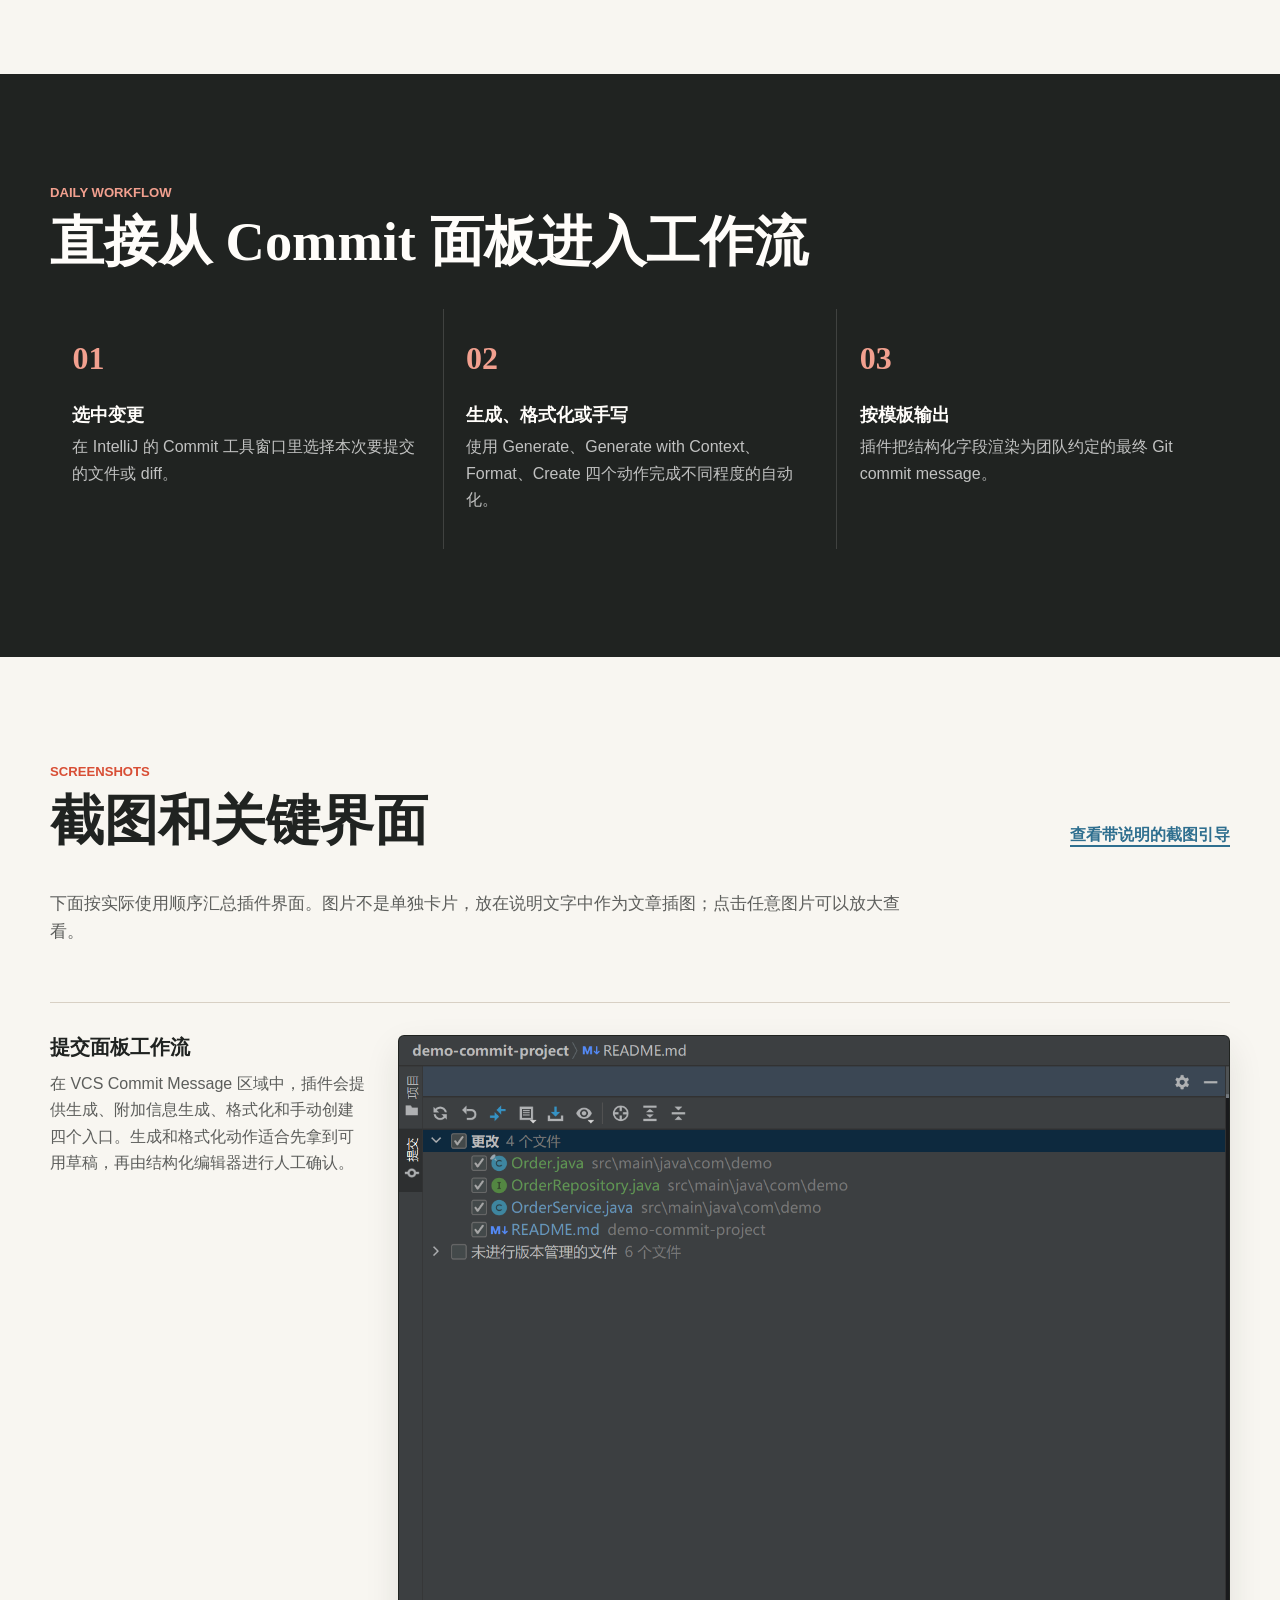
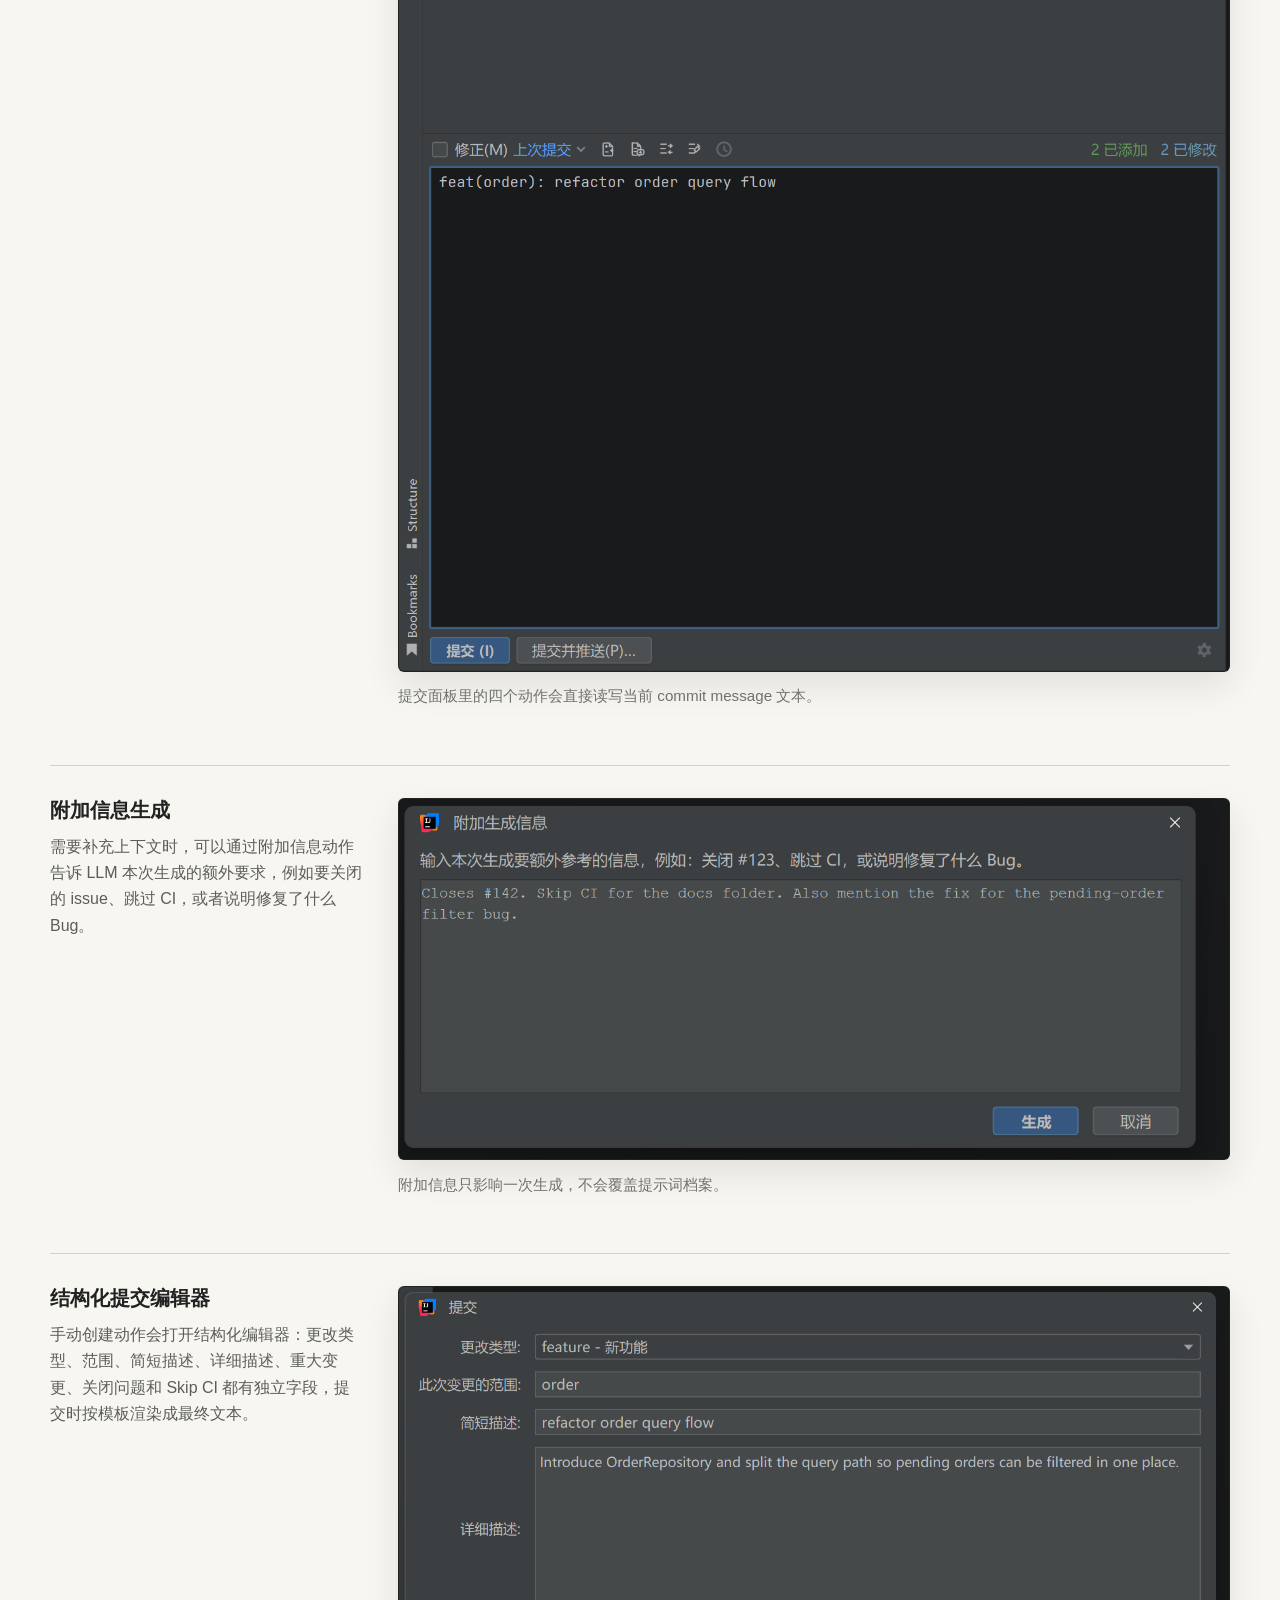
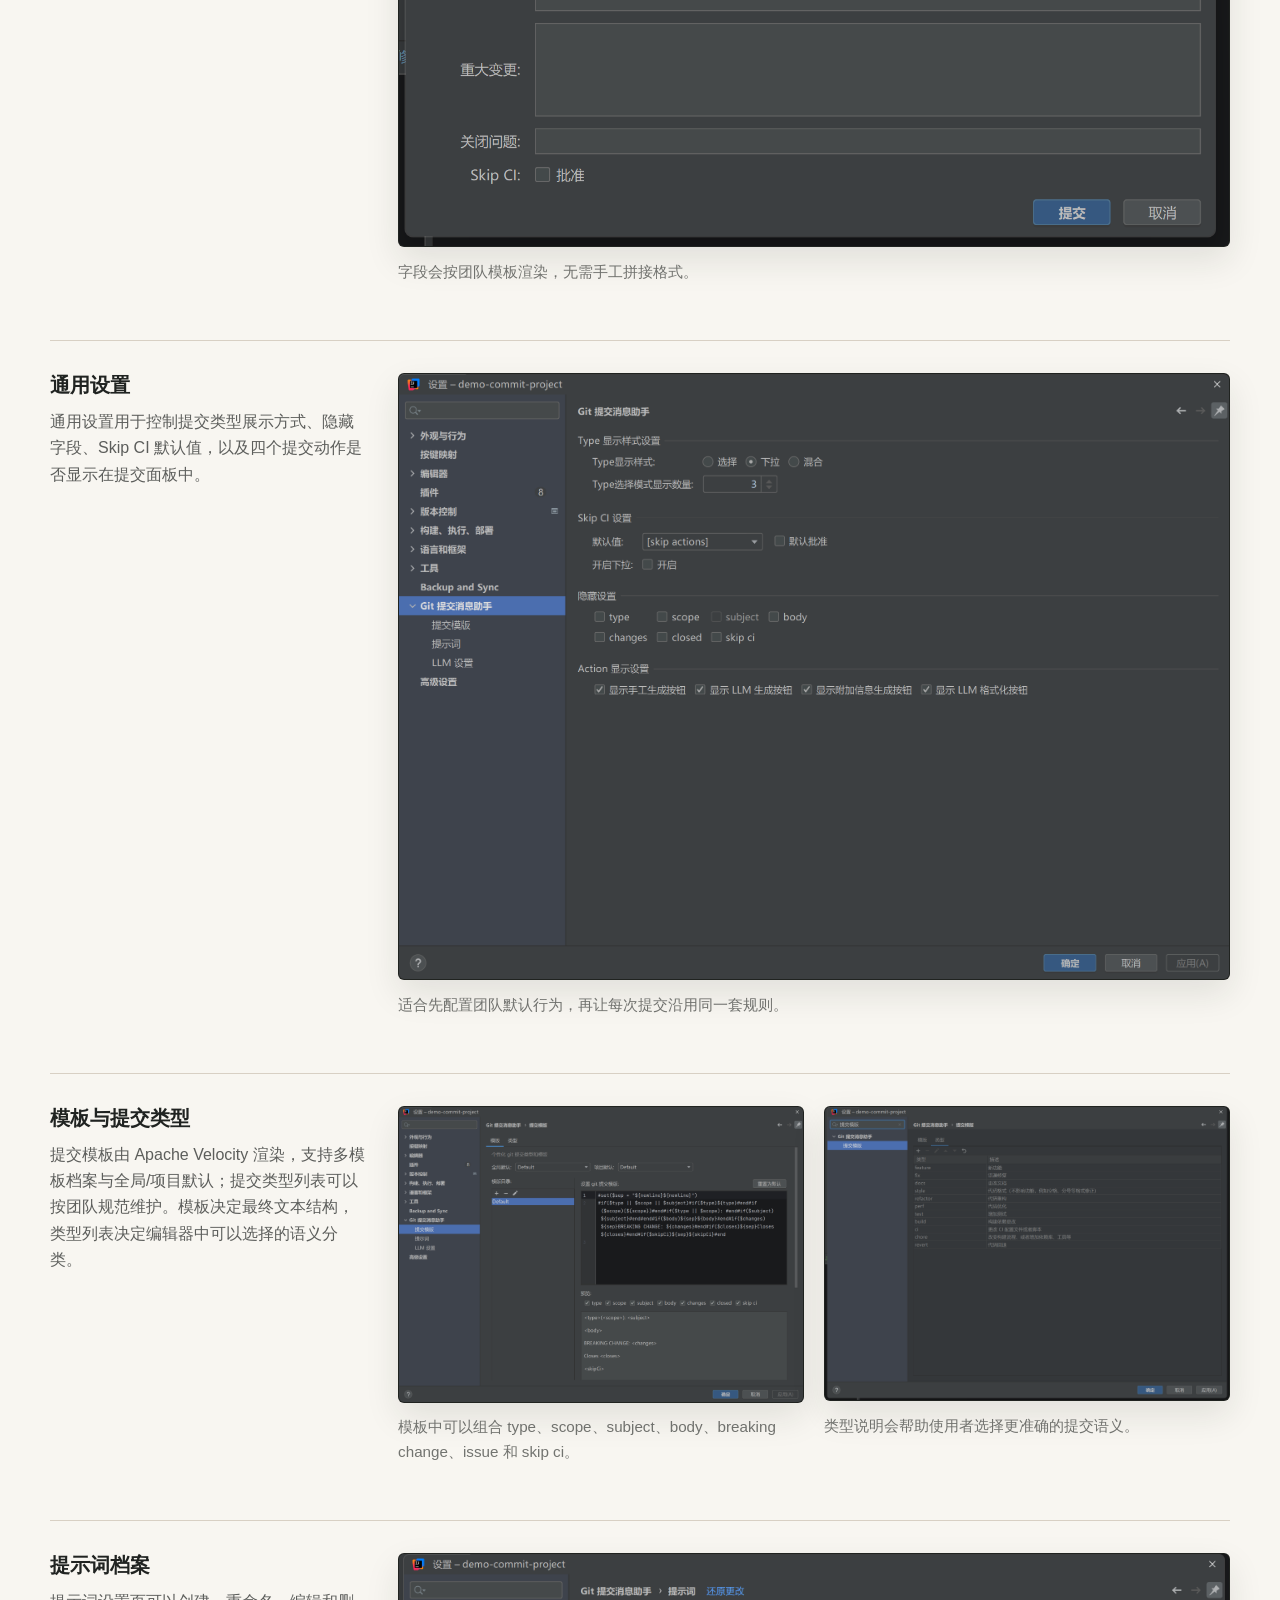
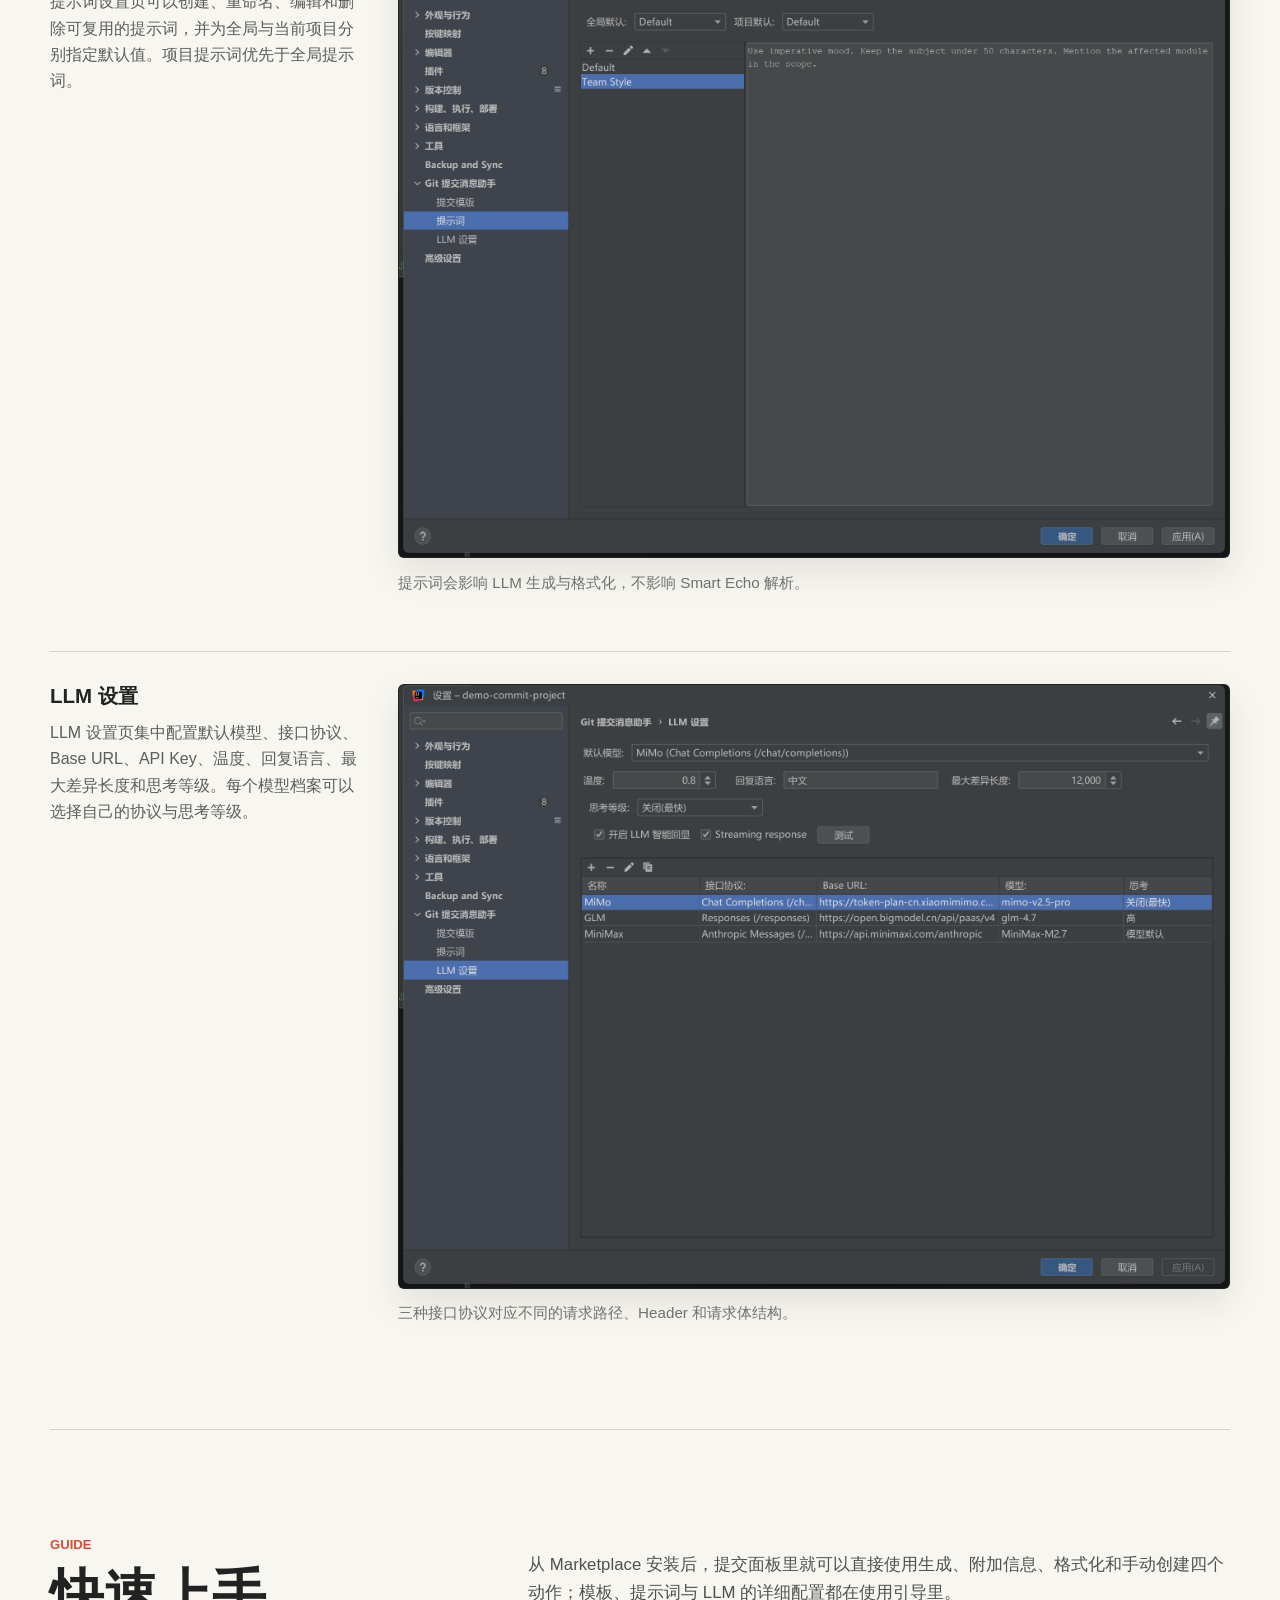
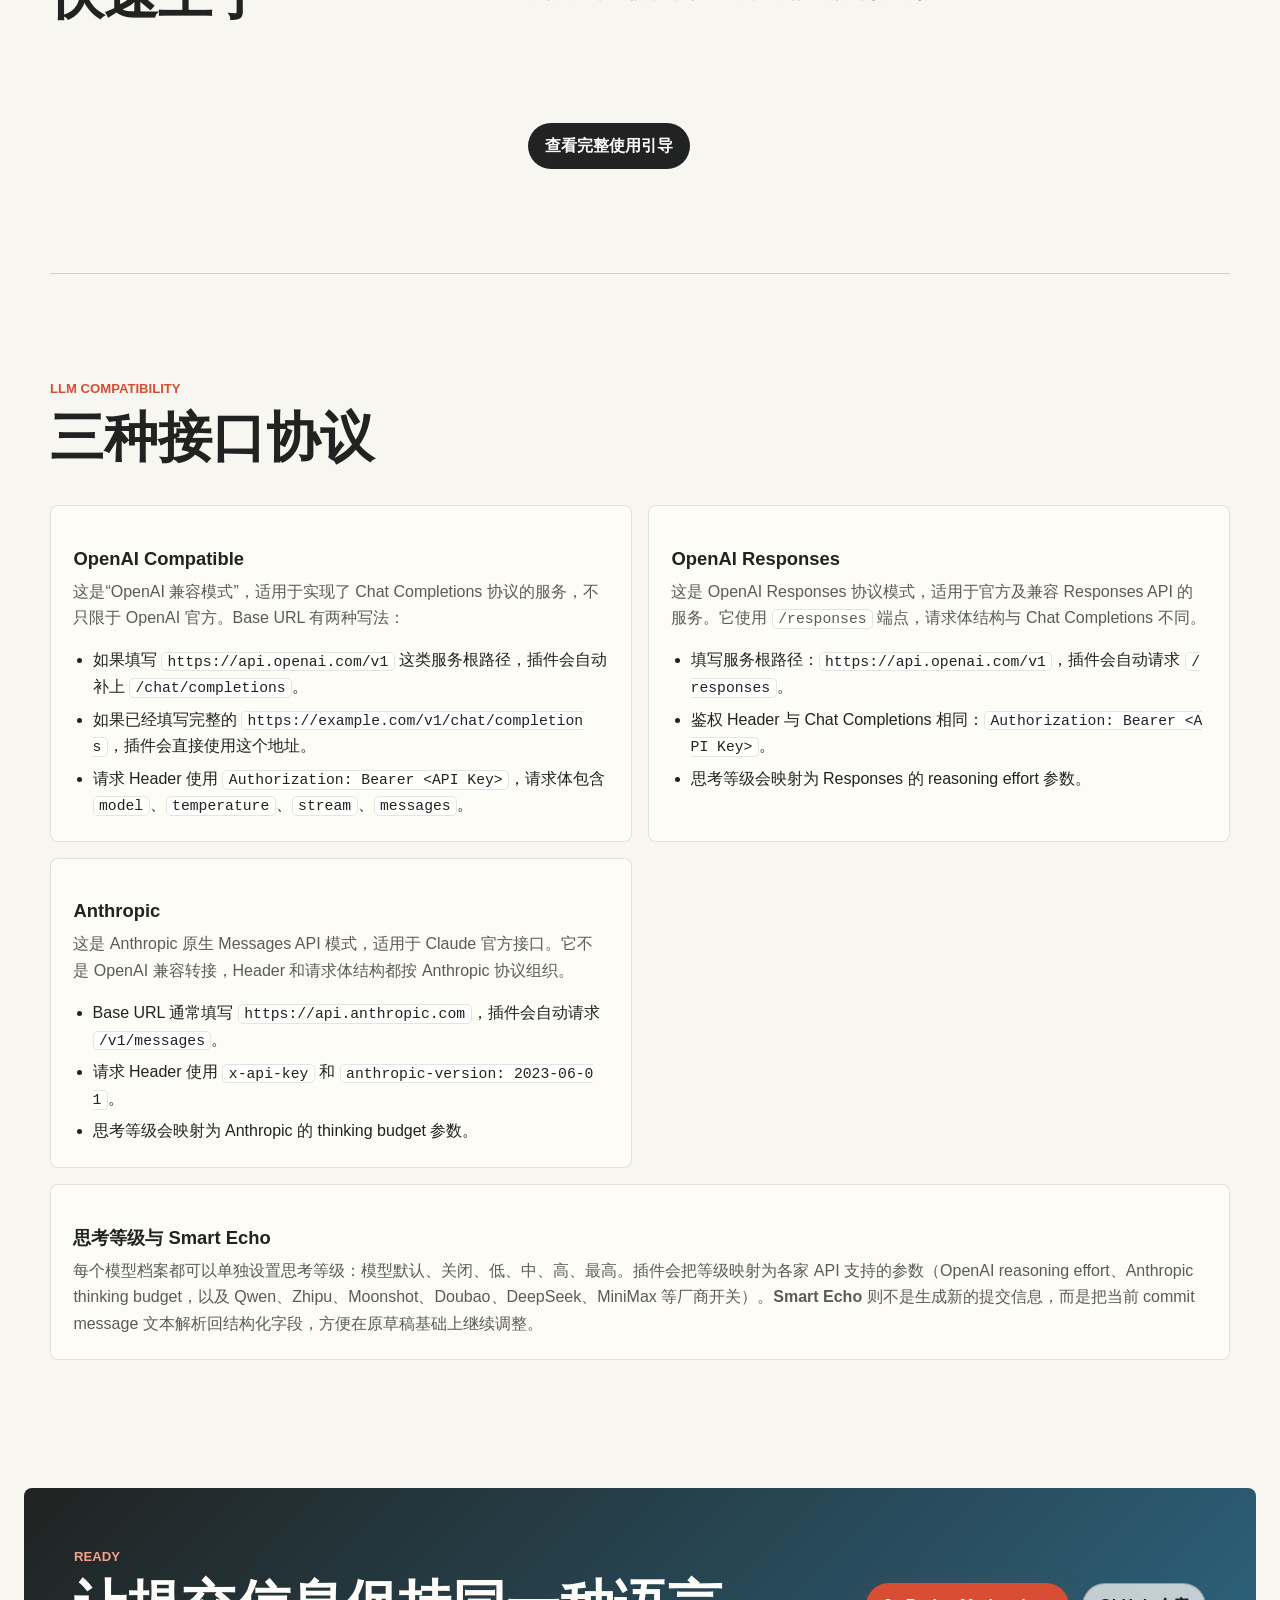
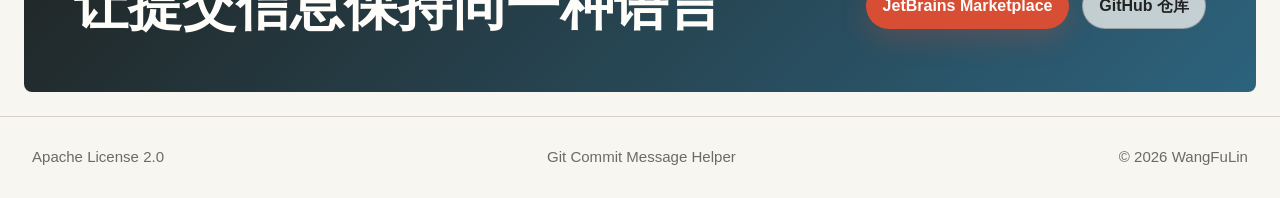
==== commit c5278d7f: "docs: 使用引导页增加左侧悬浮目录，精简首页引导区块" ====
--- a/index.html
+++ b/index.html
@@ -15,7 +15,7 @@
   <link rel="canonical" href="https://commit.wangfulin.com/">
   <link rel="icon" href="assets/brand/pluginIcon.svg" type="image/svg+xml">
   <link rel="apple-touch-icon" href="assets/brand/icon.png">
-  <link rel="stylesheet" href="styles.css">
+  <link rel="stylesheet" href="styles.css?v=20261007">
 </head>
 <body>
   <a class="skip-link" href="#main">跳到主要内容</a>
@@ -258,34 +258,12 @@
     <section class="section section--guide" aria-labelledby="guide-title">
       <div class="section__heading">
         <p class="eyebrow">Guide</p>
-        <h2 id="guide-title">快速使用引导</h2>
-      </div>
-
-      <div class="guide-list">
-        <article class="guide-item">
-          <span class="guide-item__index">01</span>
-          <div>
-            <h3>安装插件</h3>
-            <p>在 IDE 中打开 <code>File</code> → <code>Settings</code> → <code>Plugins</code> → <code>Marketplace</code>，搜索并安装 <code>Git Commit Message Helper</code>。</p>
-          </div>
-        </article>
-        <article class="guide-item">
-          <span class="guide-item__index">02</span>
-          <div>
-            <h3>打开设置页</h3>
-            <p>进入 <code>File</code> → <code>Settings</code> → Git 提交消息助手，配置提交模板、提示词、类型和 LLM。</p>
-          </div>
-        </article>
-        <article class="guide-item">
-          <span class="guide-item__index">03</span>
-          <div>
-            <h3>在提交面板中使用</h3>
-            <p>选择变更后点击 Generate、Generate with Context、Format 或 Create，确认结果后提交。</p>
-          </div>
-        </article>
-      </div>
-
-      <a class="button button--dark" href="usage.html">打开完整使用引导</a>
+        <h2 id="guide-title">快速上手</h2>
+      </div>
+
+      <p class="guide-brief">从 Marketplace 安装后，提交面板里就可以直接使用生成、附加信息、格式化和手动创建四个动作；模板、提示词与 LLM 的详细配置都在使用引导里。</p>
+
+      <a class="button button--dark" href="usage.html">查看完整使用引导</a>
     </section>
 
     <section class="section" id="llm" aria-labelledby="llm-title">
@@ -344,7 +322,7 @@
   <footer class="site-footer">
     <span>Apache License 2.0</span>
     <span>Git Commit Message Helper</span>
-    <span>© <span data-year></span> FuLinLin</span>
+    <span>© <span data-year></span> WangFuLin</span>
   </footer>
 
   <dialog class="preview-dialog" data-preview-dialog aria-label="截图预览">
--- a/styles.css
+++ b/styles.css
@@ -1413,3 +1413,53 @@
     animation-iteration-count: 1 !important;
   }
 }
+
+/* Usage guide: sticky sidebar navigation */
+.guide-layout {
+  display: grid;
+  grid-template-columns: 200px minmax(0, 1fr);
+  gap: 3rem;
+  align-items: start;
+  width: min(1180px, calc(100% - 48px));
+  margin: 0 auto;
+}
+
+.guide-sidebar {
+  position: sticky;
+  top: 96px;
+  display: grid;
+  gap: 0.45rem;
+  border-left: 2px solid var(--ink);
+  padding-left: 1rem;
+  font-weight: 820;
+}
+
+.guide-sidebar a {
+  text-decoration: none;
+}
+
+.guide-sidebar a:hover,
+.guide-sidebar a:focus-visible {
+  color: var(--blue);
+  outline: none;
+}
+
+.guide-hero--single {
+  grid-template-columns: minmax(0, 1fr);
+}
+
+.guide-brief {
+  max-width: 860px;
+  font-size: 1.05rem;
+  color: rgba(32, 35, 33, 0.78);
+}
+
+@media (max-width: 980px) {
+  .guide-layout {
+    grid-template-columns: minmax(0, 1fr);
+  }
+
+  .guide-sidebar {
+    display: none;
+  }
+}
